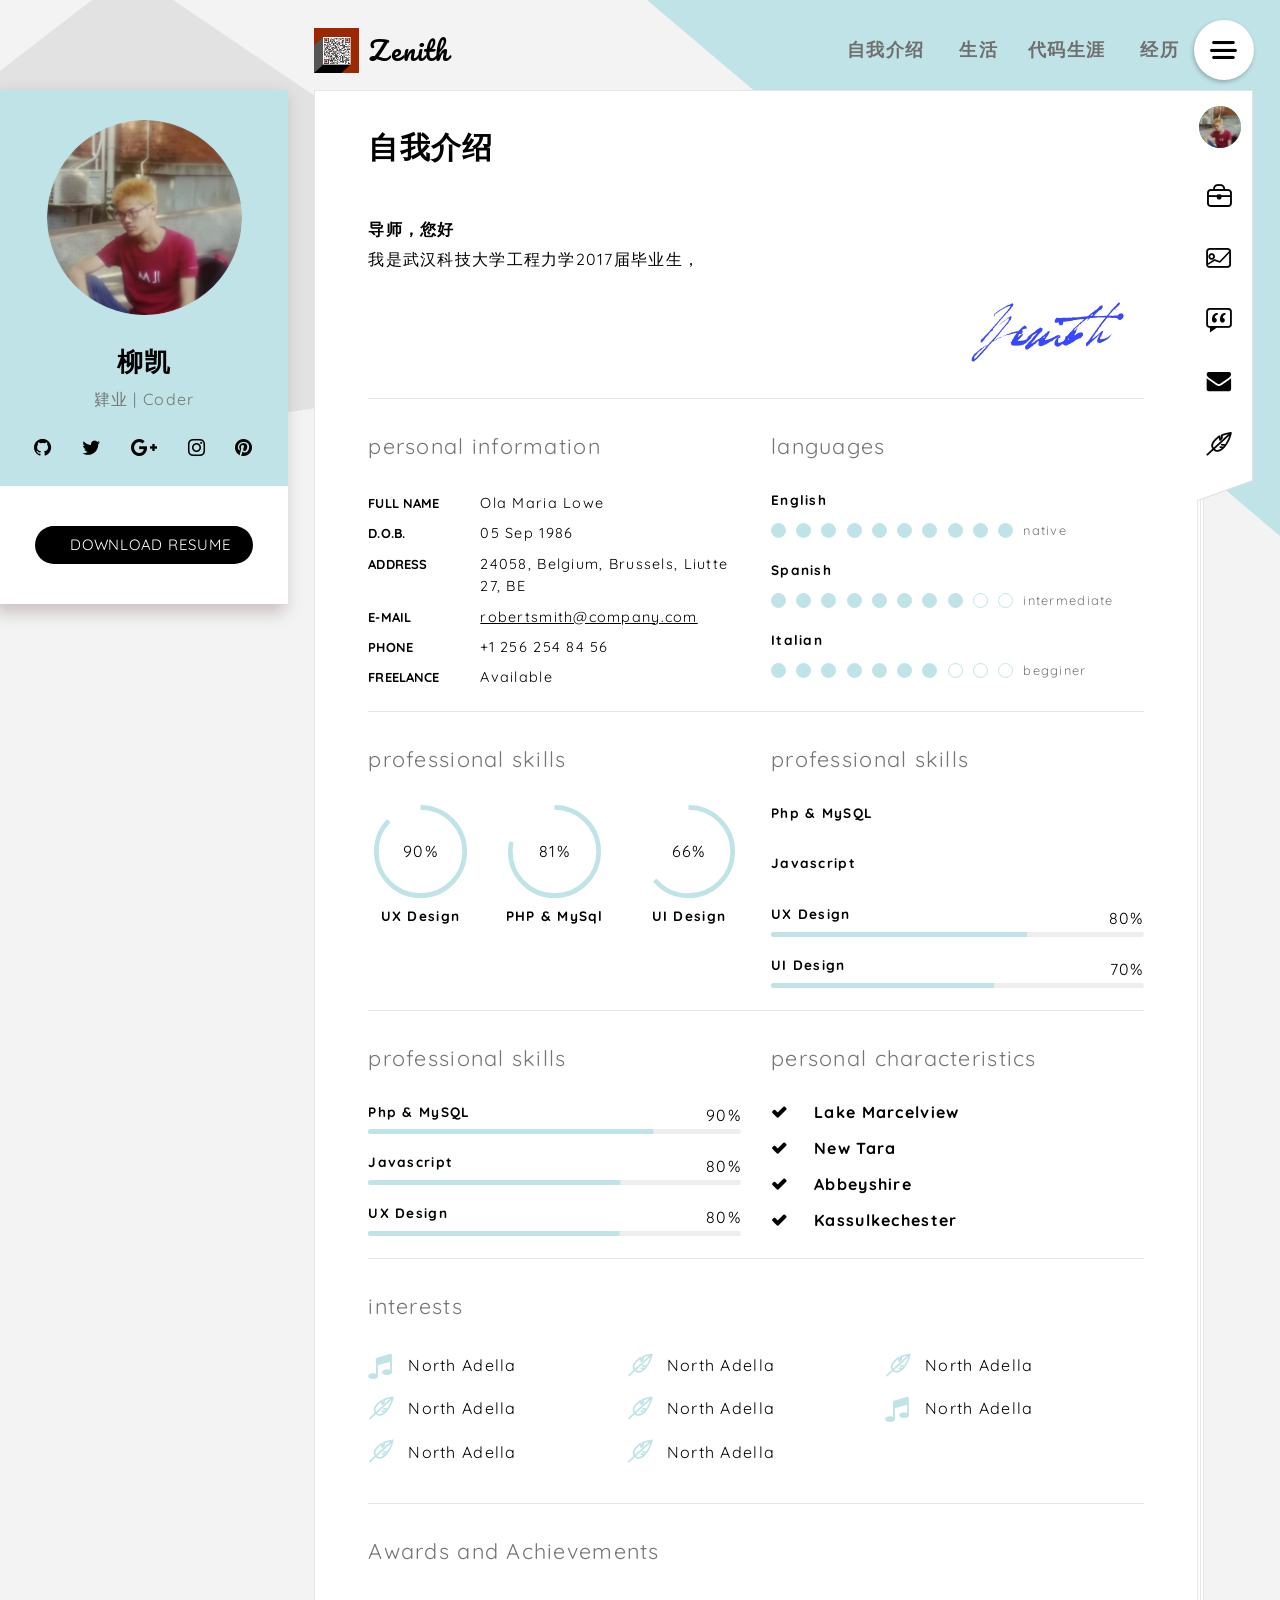
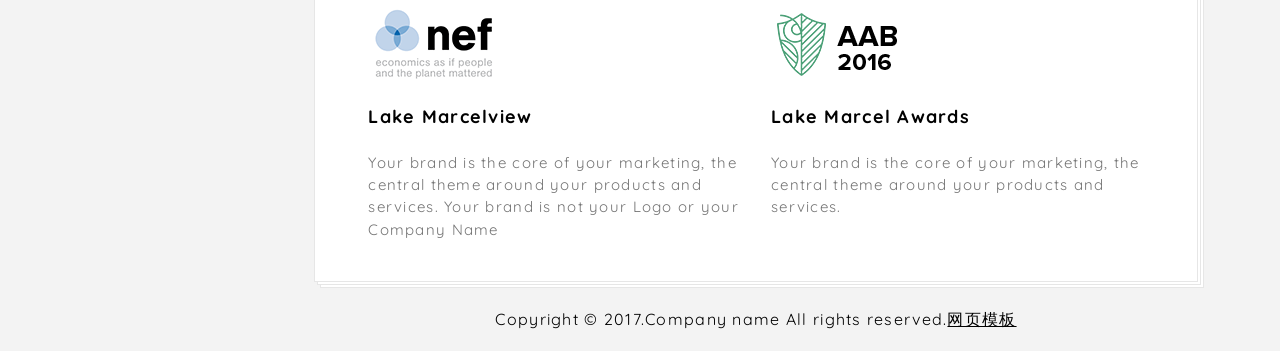
==== templates/index.html @ 5953db7a "lk" ====
﻿<!DOCTYPE html>
<html lang="en" class="ace ace-card-on ace-tab-nav-on ace-main-nav-on ace-sidebar-on" data-theme-color="#c0e3e7">
<head>
    <meta charset="utf-8">
    <meta http-equiv="X-UA-Compatible" content="IE=edge">
    <meta name="viewport" content="width=device-width, initial-scale=1">

    <title>Certy</title>
    <meta name="description" content="">

    <link rel="apple-touch-icon" href="apple-touch-icon.png">
    <link rel="shortcut icon" href="favicon.ico">

    <!-- Google Fonts -->
    <link href="https://fonts.googleapis.com/css?family=Quicksand:400,700" rel="stylesheet">
    <link href="https://fonts.googleapis.com/css?family=Pacifico" rel="stylesheet">

    <!-- Icon Fonts -->
    <link href="/static/fonts/icomoon/style.css" rel="stylesheet">

    <!-- Styles -->
    <link href="/static/js/plugins/highlight/solarized-light.css" rel="stylesheet">
    <link href="/static/css/style.css" rel="stylesheet">

    <!-- Modernizer -->
    <script type="text/javascript" src="/static/js/vendor/modernizr-3.3.1.min.js"></script>
  </head>
  <body>
     <div class="ace-wrapper">
         <header id="ace-header" class="ace-container-shift ace-logo-in ace-head-boxed ace-nav-right">
             <div class="ace-head-inner">
                 <div class="ace-head-container ace-container">
                     <div class="ace-head-row">
                         <div id="ace-head-col1" class="ace-head-col text-left">
                             <a id="ace-logo" class="ace-logo" href="index.html">
                                <img src="/static/img/uploads/brand/logo.png" alt="ace resume"><span>Zenith</span>
                             </a>
                         </div>
                         
                         <div id="ace-head-col2" class="ace-head-col text-right">
                             <div class="ace-nav-container ace-container hidden-sm hidden-xs">
                                 <nav id="ace-main-nav">
                                    <ul class="clear-list">
										<li><a href="index.html">自我介绍</a></li>
										<li><a href="portfolio.html">生活</a>
										<li><a href="testimonials.html">代码生涯</a></li>
										<li><a href="search.html">经历</a></li>
									</ul>
                                 </nav>
                             </div>
                         </div>
                         
                         <div id="ace-head-col3" class="ace-head-col text-right">
                             <button id="ace-sidebar-btn" class="btn btn-icon btn-light btn-shade">
                                 <span class="ace-icon ace-icon-side-bar-icon"></span>
                             </button>
                         </div>
                     </div>
                 </div><!-- .ace-container -->
             </div><!-- .ace-head-inner -->
        </header><!-- #ace-header -->

        
        <nav id="ace-nav-sm" class="ace-nav hidden-lg hidden-md">
            <ul class="clear-list">
				<li>
					<a href="index.html" data-tooltip="Home"><img class="avatar avatar-42" src="/static/img/uploads/avatar/avatar-42x42.png" alt=""></a>
				</li>
				<li>
					<a href="experience.html" data-tooltip="Experience"><span class="ace-icon ace-icon-experience"></span></a>
				</li>
				<li>
					<a href="portfolio.html" data-tooltip="Portfolio"><span class="ace-icon ace-icon-portfolio"></span></a>
				</li>
				<li>
					<a href="testimonials.html" data-tooltip="References"><span class="ace-icon ace-icon-references"></span></a>
				</li>
				<li>
					<a href="contact.html" data-tooltip="Contact"><span class="ace-icon ace-icon-contact"></span></a>
				</li>
				<li>
					<a href="category.html" data-tooltip="Blog"><span class="ace-icon ace-icon-blog"></span></a>
				</li>
			</ul>
        </nav><!-- #ace-tab-nav-sm -->

        <article id="ace-card" class="ace-card bg-primary">
			<div class="ace-card-inner text-center">
				<img class="avatar avatar-195" src="/static/img/uploads/avatar/avatar-195x195.png" width="195" height="195" alt="">
				<h1>柳凯</h1>
				<p class="text-muted">肄业 | Coder</p>
				<ul class="ace-social clear-list">
					<li><a href="https://github.com/zerkvii"><span class="ace-icon ace-icon-github"></span></a></li>
					<li><a><span class="ace-icon ace-icon-twitter"></span></a></li>
					<li><a><span class="ace-icon ace-icon-google-plus"></span></a></li>
					<li><a><span class="ace-icon ace-icon-instagram"></span></a></li>
					<li><a><span class="ace-icon ace-icon-pinterest"></span></a></li>
				</ul>
			</div>

			<footer class="ace-card-footer">
				<a class="btn btn-lg btn-block btn-thin btn-upper " href="#">Download Resume</a>
			</footer>
		</article><!-- #ace-card -->

        <div id="ace-content" class="ace-container-shift">
            <div class="ace-container">

                
                    <div id="ace-nav-wrap" class="hidden-sm hidden-xs">
                        <div class="ace-nav-cont">
                            <div id="ace-nav-scroll">
                                <nav id="ace-nav" class="ace-nav">
                                    <ul class="clear-list">
										<li>
											<a href="index.html" data-tooltip="Home"><img class="avatar avatar-42" src="/static/img/uploads/avatar/avatar-42x42.png" alt=""></a>
										</li>									
										<li>
											<a href="experience.html" data-tooltip="Experience"><span class="ace-icon ace-icon-experience"></span></a>
										</li>
										<li>
											<a href="portfolio.html" data-tooltip="Portfolio"><span class="ace-icon ace-icon-portfolio"></span></a>
										</li>
										<li>
											<a href="testimonials.html" data-tooltip="References"><span class="ace-icon ace-icon-references"></span></a>
										</li>
										<li>
											<a href="contact.html" data-tooltip="Contact"><span class="ace-icon ace-icon-contact"></span></a>
										</li>
										<li>
											<a href="category.html" data-tooltip="Blog"><span class="ace-icon ace-icon-blog"></span></a>
										</li>
									</ul>
                                </nav>
                            </div>

                            <div id="ace-nav-tools" class="hidden">
                                <span class="ace-icon ace-icon-dots-three-horizontal"></span>

                                <button id="ace-nav-arrow" class="clear-btn">
                                    <span class="ace-icon ace-icon-chevron-thin-down"></span>
                                </button>
                            </div>
                        </div>
                        <div class="ace-nav-btm"></div>
                    </div><!-- .ace-nav-wrap -->

                <div class="ace-paper-stock">
                    <main class="ace-paper clearfix">
                        <div class="ace-paper-cont clear-mrg">
						
						<!-- START: PAGE CONTENT -->
    <div class="padd-box clear-mrg">
        <section class="section brd-btm">
            <div class="row">
                <div class="col-sm-12 clear-mrg text-box">
                    <h2 class="title-lg text-upper">自我介绍</h2>

                    <p><b>导师，您好</b><br>
                       我是武汉科技大学工程力学2017届毕业生，</p>

                    <p class="text-right">
                        <img src="/static/img/uploads/signature.png" alt="">
                    </p>
                </div>
            </div>
        </section><!-- .section -->

        <section class="section brd-btm">
            <div class="row">
                <div class="col-sm-6 clear-mrg">
                    <h2 class="title-thin text-muted">personal information</h2>

                    <dl class="dl-horizontal clear-mrg">
                        <dt class="text-upper">Full Name</dt>
                        <dd>Ola Maria Lowe</dd>

                        <dt class="text-upper">D.o.b.</dt>
                        <dd>05 Sep 1986</dd>

                        <dt class="text-upper">address</dt>
                        <dd>24058, Belgium, Brussels,
                            Liutte 27, BE</dd>

                        <dt class="text-upper">e-mail</dt>
                        <dd><a href="mailto:robertsmith@company.com">robertsmith@company.com</a></dd>

                        <dt class="text-upper">phone</dt>
                        <dd>+1 256 254 84 56</dd>

                        <dt class="text-upper">freelance</dt>
                        <dd>Available</dd>
                    </dl>
                </div><!-- .col-sm-6 -->

                <div class="col-sm-6 clear-mrg">
                    <h2 class="title-thin text-muted">languages</h2>

                    <div class="progress-bullets ace-animate" role="progressbar" aria-valuenow="10" aria-valuemin="0" aria-valuemax="10">
                        <strong class="progress-title">English</strong>
                        <span class="progress-bar">
                            <span class="bullet fill"></span>
                            <span class="bullet fill"></span>
                            <span class="bullet fill"></span>
                            <span class="bullet fill"></span>
                            <span class="bullet fill"></span>
                            <span class="bullet fill"></span>
                            <span class="bullet fill"></span>
                            <span class="bullet fill"></span>
                            <span class="bullet fill"></span>
                            <span class="bullet fill"></span>
                        </span>
                        <span class="progress-text text-muted">native</span>
                    </div>

                    <div class="progress-bullets ace-animate" role="progressbar" aria-valuenow="8" aria-valuemin="0" aria-valuemax="10">
                        <strong class="progress-title">Spanish</strong>
                        <span class="progress-bar">
                            <span class="bullet fill"></span>
                            <span class="bullet fill"></span>
                            <span class="bullet fill"></span>
                            <span class="bullet fill"></span>
                            <span class="bullet fill"></span>
                            <span class="bullet fill"></span>
                            <span class="bullet fill"></span>
                            <span class="bullet fill"></span>
                            <span class="bullet"></span>
                            <span class="bullet"></span>
                        </span>
                        <span class="progress-text text-muted">intermediate</span>
                    </div>

                    <div class="progress-bullets ace-animate" role="progressbar" aria-valuenow="7" aria-valuemin="0" aria-valuemax="10">
                        <strong class="progress-title">Italian</strong>
                        <span class="progress-bar">
                            <span class="bullet fill"></span>
                            <span class="bullet fill"></span>
                            <span class="bullet fill"></span>
                            <span class="bullet fill"></span>
                            <span class="bullet fill"></span>
                            <span class="bullet fill"></span>
                            <span class="bullet fill"></span>
                            <span class="bullet"></span>
                            <span class="bullet"></span>
                            <span class="bullet"></span>
                        </span>
                        <span class="progress-text text-muted">begginer</span>
                    </div>
                </div><!-- .col-sm-6 -->
            </div><!-- .row -->
        </section><!-- .section -->

        <section class="section brd-btm">
            <div class="row">
                <div class="col-sm-6 clear-mrg">
                    <h2 class="title-thin text-muted">professional skills</h2>

                    <div class="row">
                        <div class="col-xs-4">
                            <div class="progress-chart ace-animate" role="progressbar" aria-valuenow="90" aria-valuemin="0" aria-valuemax="100">
                                <div class="progress-bar" data-text="90%" data-value="0.9"></div>
                                <strong class="progress-title">UX Design</strong>
                            </div>
                        </div><!-- .col-xs-4 -->

                        <div class="col-xs-4">
                            <div class="progress-chart ace-animate" role="progressbar" aria-valuenow="88" aria-valuemin="0" aria-valuemax="100">
                                <div class="progress-bar" data-text="81%" data-value="0.81"></div>
                                <strong class="progress-title">PHP & MySql</strong>
                            </div>
                        </div><!-- .col-xs-4 -->

                        <div class="col-xs-4">
                            <div class="progress-chart ace-animate" role="progressbar" aria-valuenow="66" aria-valuemin="0" aria-valuemax="100">
                                <div class="progress-bar" data-text="66%" data-value="0.66"></div>
                                <strong class="progress-title">UI Design</strong>
                            </div>
                        </div><!-- .col-xs-4 -->
                    </div><!-- .row -->
                </div><!-- .col-sm-6 -->

                <div class="col-sm-6 clear-mrg">
                    <h2 class="title-thin text-muted">professional skills</h2>

                    <div class="progress-line ace-animate" role="progressbar" aria-valuenow="90" aria-valuemin="0" aria-valuemax="100">
                        <strong class="progress-title">Php & MySQL</strong>
                        <div class="progress-bar" data-text="90%" data-value="0.9"></div>
                    </div>

                    <div class="progress-line ace-animate" role="progressbar" aria-valuenow="80" aria-valuemin="0" aria-valuemax="100">
                        <strong class="progress-title">Javascript</strong>
                        <div class="progress-bar" data-text="80%" data-value="0.8"></div>
                    </div>

                    <div class="progress-line ace-animate" role="progressbar" aria-valuenow="80" aria-valuemin="0" aria-valuemax="100">
                        <strong class="progress-title">UX Design</strong>
                        <div class="progress-bar" data-text="80%" data-value="0.8"></div>
                    </div>

                    <div class="progress-line ace-animate" role="progressbar" aria-valuenow="70" aria-valuemin="0" aria-valuemax="100">
                        <strong class="progress-title">UI Design</strong>
                        <div class="progress-bar" data-text="70%" data-value="0.7"></div>
                    </div>
                </div><!-- .col-sm-6 -->
            </div><!-- .row -->
        </section><!-- .section -->

        <section class="section brd-btm">
            <div class="row">
                <div class="col-sm-6 clear-mrg">
                    <h2 class="title-thin text-muted">professional skills</h2>

                    <div class="progress-line ace-animate" role="progressbar" aria-valuenow="90" aria-valuemin="0" aria-valuemax="100">
                        <strong class="progress-title">Php & MySQL</strong>
                        <div class="progress-bar" data-text="90%" data-value="0.9"></div>
                    </div>

                    <div class="progress-line ace-animate" role="progressbar" aria-valuenow="80" aria-valuemin="0" aria-valuemax="100">
                        <strong class="progress-title">Javascript</strong>
                        <div class="progress-bar" data-text="80%" data-value="0.8"></div>
                    </div>

                    <div class="progress-line ace-animate" role="progressbar" aria-valuenow="80" aria-valuemin="0" aria-valuemax="100">
                        <strong class="progress-title">UX Design</strong>
                        <div class="progress-bar" data-text="80%" data-value="0.8"></div>
                    </div>
                </div><!-- .col-sm-6 -->

                <div class="col-sm-6 clear-mrg">
                    <h2 class="title-thin text-muted">personal characteristics</h2>

                    <ul class="styled-list clear-mrg">
                        <li>Lake Marcelview</li>
                        <li>New Tara</li>
                        <li>Abbeyshire</li>
                        <li>Kassulkechester</li>
                    </ul>
                </div><!-- .col-sm-6 -->
            </div><!-- .row -->
        </section><!-- .section -->

        <section class="section brd-btm">
            <div class="row">
                <div class="col-sm-12 clear-mrg">
                    <h2 class="title-thin text-muted">interests</h2>

                    <ul class="icon-list icon-list-col3 clearfix">
                        <li><span class="ace-icon ace-icon-music"></span> North Adella</li>
                        <li><span class="ace-icon ace-icon-blog"></span> North Adella</li>
                        <li><span class="ace-icon ace-icon-blog"></span> North Adella</li>
                        <li><span class="ace-icon ace-icon-blog"></span> North Adella</li>
                        <li><span class="ace-icon ace-icon-blog"></span> North Adella</li>
                        <li><span class="ace-icon ace-icon-music"></span> North Adella</li>
                        <li><span class="ace-icon ace-icon-blog"></span> North Adella</li>
                        <li><span class="ace-icon ace-icon-blog"></span> North Adella</li>
                    </ul>
                </div>
            </div>
        </section><!-- .section -->

        <section class="section">
            <h2 class="title-thin text-muted">Awards and Achievements</h2>

            <div class="row">
                <div class="col-sm-6 clear-mrg">
                    <div class="award-box">
                        <figure class="award-img">
                            <img src="/static/img/uploads/awards/award-01.png" alt="">
                        </figure>

                        <h3 class="award-title">Lake Marcelview</h3>

                        <div class="award-text text-muted clear-mrg">
                            <p>Your brand is the core of your marketing, the central theme around your products and services.
                               Your brand is not your Logo or your Company Name</p>
                        </div>
                    </div>
                </div><!-- .col-sm-6 -->

                <div class="col-sm-6 clear-mrg">
                    <div class="award-box">
                        <figure class="award-img">
                            <img src="/static/img/uploads/awards/award-02.png" alt="">
                        </figure>

                        <h3 class="award-title">Lake Marcel Awards</h3>

                        <div class="award-text text-muted clear-mrg">
                            <p>Your brand is the core of your marketing, the central theme around your products and services.</p>
                        </div>
                    </div>
                </div><!-- .col-sm-6 -->
            </div><!-- .row -->
        </section><!-- .section -->
    </div><!-- .padd-box -->
<!-- END: PAGE CONTENT -->
						
                </div><!-- .ace-paper-cont -->
            </main><!-- .ace-paper -->
        </div><!-- .ace-paper-stock -->

        </div><!-- .ace-container -->
    </div><!-- #ace-content -->

    <div id="ace-sidebar">
		<button id="ace-sidebar-close" class="btn btn-icon btn-light btn-shade">
			<span class="ace-icon ace-icon-close"></span>
		</button>

		<div id="ace-sidebar-inner">
			<nav id="ace-main-nav-sm" class="visible-xs visible-sm text-center">
				<ul class="clear-list">
					<li><a href="index.html">自我介绍</a></li>
					<li><a href="portfolio.html">生活</a>
					<li><a href="testimonials.html">代码生涯</a></li>
					<li class="has-sub-menu"><a href="#">pages</a>
						<ul class="sub-menu">
							<li><a href="typography.html">typography</a></li>
							<li><a href="components.html">components</a></li>
							<li><a href="search.html">search</a></li>
							<li><a href="404.html">404</a></li>
						</ul>
					</li>
					<li class="has-sub-menu"><a href="category.html">blog</a>
						<ul class="sub-menu">
							<li><a href="single.html">single</a></li>
							<li><a href="single-image.html">single image</a></li>
							<li><a href="single-slider.html">single slider</a></li>
							<li><a href="single-youtube.html">single youtube</a></li>
							<li><a href="single-vimeo.html">single vimeo</a></li>
							<li><a href="single-dailymotion.html">single dailymotion</a></li>
							<li><a href="single-soundcloud.html">single soundcloud</a></li>
							<li><a href="single-video.html">single video</a></li>
							<li><a href="single-audio.html">single audio</a></li>
						</ul>
					</li>
					<li><a href="contact.html">contact</a></li>
				</ul>
			</nav><!-- #ace-main-nav-sm -->

			<article class="ace-card bg-primary">
				<div class="ace-card-inner text-center">
					<img class="avatar avatar-195" src="/static/img/uploads/avatar/avatar-195x195.png" width="195" height="195" alt="">
					<h1>柳凯</h1>
					<p class="text-muted">肄业 | Coder</p>
					<ul class="ace-social clear-list">
                        <li><a href="https://github.com/zerkvii"><span class="ace-icon ace-icon-github"></span></a></li>
						<li><a><span class="ace-icon ace-icon-facebook"></span></a></li>
						<li><a><span class="ace-icon ace-icon-twitter"></span></a></li>
						<li><a><span class="ace-icon ace-icon-google-plus"></span></a></li>
						<li><a><span class="ace-icon ace-icon-instagram"></span></a></li>
						<li><a><span class="ace-icon ace-icon-pinterest"></span></a></li>
					</ul>
				</div>				
			</article><!-- #ace-card -->

			<aside class="widget-area">
				<section class="widget widget_search">
					<form role="search" method="get" class="search-form" action="http://sc.chinaz.com/jiaoben/">
						<label>
							<span class="screen-reader-text">Search for:</span>
							<input type="search" class="search-field" placeholder="Search" value="" name="s">
						</label>
						<button type="submit" class="search-submit">
							<span class="screen-reader-text">Search</span>
							<span class="ace-icon ace-icon-search"></span>
						</button>
					</form>
				</section>

				<section class="widget widget_posts_entries">
					<h2 class="widget-title">popular posts</h2>
					<ul>
						<li>
							<a class="post-image" href="">
								<img src="http://noemi.px-lab.com/wp-content/uploads/2016/05/tttt-70x70.png" alt="">
							</a>
							<div class="post-content">
								<h3>
									<a href="">contextual advertising</a>
								</h3>
							</div>
							<div class="post-category-comment">
								<a href="" class="post-category">Work</a>
								<a href="" class="post-comments">256 comments</a>
							</div>
						</li>

						<li>
							<a class="post-image" href="">
								<img src="http://noemi.px-lab.com/wp-content/uploads/2016/05/IMG_8945-1-70x70.jpg" alt="">
							</a>
							<div class="post-content">
								<h3>
									<a href="">grilling tips for the dog days of summer</a>
								</h3>
							</div>
							<div class="post-category-comment">
								<a href="" class="post-category">Work</a>
								<a href="" class="post-comments">256 comments</a>
							</div>
						</li>

						<li>
							<a class="post-image" href="">
								<img src="http://noemi.px-lab.com/wp-content/uploads/2016/05/15-70x70.png" alt="">
							</a>
							<div class="post-content">
								<h3><a href=""></a>branding do you know who are</h3>
							</div>
							<div class="post-category-comment">
								<a href="" class="post-category">Work</a>
								<a href="" class="post-comments">256 comments</a>
							</div>
						</li>
					</ul>
				</section>

				<section id="tag_cloud-2" class="widget widget_tag_cloud">
					<h2 class="widget-title">Tags</h2>
					<div class="tagcloud">
						<a href="http://sc.chinaz.com/jiaoben/tag/audios/" class="tag-link-5 tag-link-position-1" title="1 topic" style="font-size: 1em;">Audios</a>
						<a href="" class="tag-link-7 tag-link-position-2" title="1 topic" style="font-size: 1em;">Freelance</a></div>
				</section>

				<section id="recent-posts-3" class="widget widget_recent_entries">
					<h4 class="widget-title">Recent Posts</h4>
					<ul>
						<li>
							<a href="">Global Travel And Vacations  Luxury Travel On A Tight  Budget</a>
							<div class="post-category-comment">
								<a href="" class="post-category">Photography</a>
								<a href="" class="post-comments">256 comments</a>
							</div>
						</li>
						<li>
							<a href="">cooking for one</a>
							<div class="post-category-comment">
								<a href="" class="post-category">Work</a>
								<a href="" class="post-comments">256 comments</a>
							</div>
						</li>
						<li>
							<a href="">An Ugly Myspace Profile Will  Sure Ruin Your Reputation</a>
							<div class="post-category-comment">
								<a href="" class="post-category">Photography</a>
								<a href="" class="post-comments">256 comments</a>
							</div>
						</li>
					</ul>
				</section>

				<section class="widget widget_categories">
					<h4 class="widget-title">post categories</h4>
					<ul>
						<li class="cat-item"><a href="">Audios</a>5</li>
						<li class="cat-item"><a href="">Daili Inspiration</a>2</li>
						<li class="cat-item"><a href="">Freelance</a>27</li>
						<li class="cat-item"><a href="">Links</a>5</li>
						<li class="cat-item"><a href="">Mobile</a>2</li>
						<li class="cat-item"><a href="">Phography</a>27</li>
					</ul>
				</section>
			</aside>

		</div><!-- #ace-sidebar-inner -->
	</div><!-- #ace-sidebar -->

    <footer id="ace-footer" class="ace-container-shift">
        <div class="ace-container">
			<div class="ace-footer-cont clear-mrg">
				<p class="text-center">Copyright &copy; 2017.Company name All rights reserved.<a target="_blank" href="http://sc.chinaz.com/moban/">&#x7F51;&#x9875;&#x6A21;&#x677F;</a></p>				
			</div>
        </div><!-- .ace-container -->
    </footer><!-- #ace-footer -->

    <!-- Triangle Shapes -->
    <svg id="ace-bg-shape-1" class="hidden-sm hidden-xs" height="519" width="758">
        <polygon points="0,455,693,352,173,0,92,0,0,71" style="fill:#d2d2d2;stroke:purple;stroke-width:0; opacity: 0.5">
    </svg>

    <svg id="ace-bg-shape-2" class="hidden-sm hidden-xs" height="536" width="633">
        <polygon points="0,0,633,0,633,536" style="fill:#c0e3e7;stroke:purple;stroke-width:0" />
    </svg>
</div><!-- .ace-wrapper -->

<!-- Scripts -->
<script type="text/javascript" src="/static/js/vendor/jquery-1.12.4.min.js"></script>


<!---<script type="text/javascript" src="http://ditu.google.cn/maps/api/js?key=AIzaSyDiwY_5J2Bkv2UgSeJa4NOKl6WUezSS9XA"></script>--->
<script type="text/javascript" src="/static/js/plugins/highlight/highlight.pack.js"></script>
<script type="text/javascript" src="/static/js/plugins/jquery.mCustomScrollbar.min.js"></script>
<script type="text/javascript" src="/static/js/plugins/isotope.pkgd.min.js"></script>
<script type="text/javascript" src="/static/js/plugins/progressbar.min.js"></script>
<script type="text/javascript" src="/static/js/plugins/slick.min.js"></script>

<script type="text/javascript" src="/static/js/options.js"></script>
<script type="text/javascript" src="/static/js/main.js"></script>
</body>
</html>
---- static/fonts/icomoon/style.css ----
@font-face {
  font-family: 'icomoon';
  src:
    url('fonts/icomoon.ttf?ngfxmq') format('truetype'),
    url('fonts/icomoon.woff?ngfxmq') format('woff'),
    url('fonts/icomoon.svg?ngfxmq#icomoon') format('svg');
  font-weight: normal;
  font-style: normal;
}

.ace-icon {
  /* use !important to prevent issues with browser extensions that change fonts */
  font-family: 'icomoon' !important;
  speak: none;
  font-style: normal;
  font-weight: normal;
  font-variant: normal;
  text-transform: none;
  line-height: 1;

  /* Better Font Rendering =========== */
  -webkit-font-smoothing: antialiased;
  -moz-osx-font-smoothing: grayscale;
}

.ace-icon-quote:before {
  content: "\e90a";
}
.ace-icon-side-bar-icon:before {
  content: "\e900";
}
.ace-icon-references:before {
  content: "\e901";
}
.ace-icon-portfolio:before {
  content: "\e902";
}
.ace-icon-experience:before {
  content: "\e903";
}
.ace-icon-contact:before {
  content: "\e904";
}
.ace-icon-blog:before {
  content: "\e905";
}
.ace-icon-arrow-page-up:before {
  content: "\e906";
}
.ace-icon-about:before {
  content: "\e907";
}
.ace-icon-chevron-thin-down:before {
  content: "\e908";
}
.ace-icon-dots-three-horizontal:before {
  content: "\e909";
}
.ace-icon-asterisk:before {
  content: "\f069";
}
.ace-icon-plus:before {
  content: "\f067";
}
.ace-icon-question:before {
  content: "\f128";
}
.ace-icon-minus:before {
  content: "\f068";
}
.ace-icon-glass:before {
  content: "\f000";
}
.ace-icon-music:before {
  content: "\f001";
}
.ace-icon-search:before {
  content: "\f002";
}
.ace-icon-envelope-o:before {
  content: "\f003";
}
.ace-icon-heart:before {
  content: "\f004";
}
.ace-icon-star:before {
  content: "\f005";
}
.ace-icon-star-o:before {
  content: "\f006";
}
.ace-icon-user:before {
  content: "\f007";
}
.ace-icon-film:before {
  content: "\f008";
}
.ace-icon-th-large:before {
  content: "\f009";
}
.ace-icon-th:before {
  content: "\f00a";
}
.ace-icon-th-list:before {
  content: "\f00b";
}
.ace-icon-check:before {
  content: "\f00c";
}
.ace-icon-close:before {
  content: "\f00d";
}
.ace-icon-search-plus:before {
  content: "\f00e";
}
.ace-icon-search-minus:before {
  content: "\f010";
}
.ace-icon-power-off:before {
  content: "\f011";
}
.ace-icon-signal:before {
  content: "\f012";
}
.ace-icon-gear:before {
  content: "\f013";
}
.ace-icon-trash-o:before {
  content: "\f014";
}
.ace-icon-home:before {
  content: "\f015";
}
.ace-icon-file-o:before {
  content: "\f016";
}
.ace-icon-clock-o:before {
  content: "\f017";
}
.ace-icon-road:before {
  content: "\f018";
}
.ace-icon-download:before {
  content: "\f019";
}
.ace-icon-arrow-circle-o-down:before {
  content: "\f01a";
}
.ace-icon-arrow-circle-o-up:before {
  content: "\f01b";
}
.ace-icon-inbox:before {
  content: "\f01c";
}
.ace-icon-play-circle-o:before {
  content: "\f01d";
}
.ace-icon-repeat:before {
  content: "\f01e";
}
.ace-icon-refresh:before {
  content: "\f021";
}
.ace-icon-list-alt:before {
  content: "\f022";
}
.ace-icon-lock:before {
  content: "\f023";
}
.ace-icon-flag:before {
  content: "\f024";
}
.ace-icon-headphones:before {
  content: "\f025";
}
.ace-icon-volume-off:before {
  content: "\f026";
}
.ace-icon-volume-down:before {
  content: "\f027";
}
.ace-icon-volume-up:before {
  content: "\f028";
}
.ace-icon-qrcode:before {
  content: "\f029";
}
.ace-icon-barcode:before {
  content: "\f02a";
}
.ace-icon-tag:before {
  content: "\f02b";
}
.ace-icon-tags:before {
  content: "\f02c";
}
.ace-icon-book:before {
  content: "\f02d";
}
.ace-icon-bookmark:before {
  content: "\f02e";
}
.ace-icon-print:before {
  content: "\f02f";
}
.ace-icon-camera:before {
  content: "\f030";
}
.ace-icon-font:before {
  content: "\f031";
}
.ace-icon-bold:before {
  content: "\f032";
}
.ace-icon-italic:before {
  content: "\f033";
}
.ace-icon-text-height:before {
  content: "\f034";
}
.ace-icon-text-width:before {
  content: "\f035";
}
.ace-icon-align-left:before {
  content: "\f036";
}
.ace-icon-align-center:before {
  content: "\f037";
}
.ace-icon-align-right:before {
  content: "\f038";
}
.ace-icon-align-justify:before {
  content: "\f039";
}
.ace-icon-list:before {
  content: "\f03a";
}
.ace-icon-dedent:before {
  content: "\f03b";
}
.ace-icon-outdent:before {
  content: "\f03b";
}
.ace-icon-indent:before {
  content: "\f03c";
}
.ace-icon-video-camera:before {
  content: "\f03d";
}
.ace-icon-image:before {
  content: "\f03e";
}
.ace-icon-pencil:before {
  content: "\f040";
}
.ace-icon-map-marker:before {
  content: "\f041";
}
.ace-icon-adjust:before {
  content: "\f042";
}
.ace-icon-tint:before {
  content: "\f043";
}
.ace-icon-edit:before {
  content: "\f044";
}
.ace-icon-share-square-o:before {
  content: "\f045";
}
.ace-icon-check-square-o:before {
  content: "\f046";
}
.ace-icon-arrows:before {
  content: "\f047";
}
.ace-icon-step-backward:before {
  content: "\f048";
}
.ace-icon-fast-backward:before {
  content: "\f049";
}
.ace-icon-backward:before {
  content: "\f04a";
}
.ace-icon-play:before {
  content: "\f04b";
}
.ace-icon-pause:before {
  content: "\f04c";
}
.ace-icon-stop:before {
  content: "\f04d";
}
.ace-icon-forward:before {
  content: "\f04e";
}
.ace-icon-fast-forward:before {
  content: "\f050";
}
.ace-icon-step-forward:before {
  content: "\f051";
}
.ace-icon-eject:before {
  content: "\f052";
}
.ace-icon-chevron-left:before {
  content: "\f053";
}
.ace-icon-chevron-right:before {
  content: "\f054";
}
.ace-icon-plus-circle:before {
  content: "\f055";
}
.ace-icon-minus-circle:before {
  content: "\f056";
}
.ace-icon-times-circle:before {
  content: "\f057";
}
.ace-icon-check-circle:before {
  content: "\f058";
}
.ace-icon-question-circle:before {
  content: "\f059";
}
.ace-icon-info-circle:before {
  content: "\f05a";
}
.ace-icon-crosshairs:before {
  content: "\f05b";
}
.ace-icon-times-circle-o:before {
  content: "\f05c";
}
.ace-icon-check-circle-o:before {
  content: "\f05d";
}
.ace-icon-ban:before {
  content: "\f05e";
}
.ace-icon-arrow-left:before {
  content: "\f060";
}
.ace-icon-arrow-right:before {
  content: "\f061";
}
.ace-icon-arrow-up:before {
  content: "\f062";
}
.ace-icon-arrow-down:before {
  content: "\f063";
}
.ace-icon-mail-forward:before {
  content: "\f064";
}
.ace-icon-expand:before {
  content: "\f065";
}
.ace-icon-compress:before {
  content: "\f066";
}
.ace-icon-exclamation-circle:before {
  content: "\f06a";
}
.ace-icon-gift:before {
  content: "\f06b";
}
.ace-icon-leaf:before {
  content: "\f06c";
}
.ace-icon-fire:before {
  content: "\f06d";
}
.ace-icon-eye:before {
  content: "\f06e";
}
.ace-icon-eye-slash:before {
  content: "\f070";
}
.ace-icon-warning:before {
  content: "\f071";
}
.ace-icon-plane:before {
  content: "\f072";
}
.ace-icon-calendar:before {
  content: "\f073";
}
.ace-icon-random:before {
  content: "\f074";
}
.ace-icon-comment:before {
  content: "\f075";
}
.ace-icon-magnet:before {
  content: "\f076";
}
.ace-icon-chevron-up:before {
  content: "\f077";
}
.ace-icon-chevron-down:before {
  content: "\f078";
}
.ace-icon-retweet:before {
  content: "\f079";
}
.ace-icon-shopping-cart:before {
  content: "\f07a";
}
.ace-icon-folder:before {
  content: "\f07b";
}
.ace-icon-folder-open:before {
  content: "\f07c";
}
.ace-icon-arrows-v:before {
  content: "\f07d";
}
.ace-icon-arrows-h:before {
  content: "\f07e";
}
.ace-icon-bar-chart:before {
  content: "\f080";
}
.ace-icon-twitter-square:before {
  content: "\f081";
}
.ace-icon-facebook-square:before {
  content: "\f082";
}
.ace-icon-camera-retro:before {
  content: "\f083";
}
.ace-icon-key:before {
  content: "\f084";
}
.ace-icon-cogs:before {
  content: "\f085";
}
.ace-icon-comments:before {
  content: "\f086";
}
.ace-icon-thumbs-o-up:before {
  content: "\f087";
}
.ace-icon-thumbs-o-down:before {
  content: "\f088";
}
.ace-icon-star-half:before {
  content: "\f089";
}
.ace-icon-heart-o:before {
  content: "\f08a";
}
.ace-icon-sign-out:before {
  content: "\f08b";
}
.ace-icon-linkedin-square:before {
  content: "\f08c";
}
.ace-icon-thumb-tack:before {
  content: "\f08d";
}
.ace-icon-external-link:before {
  content: "\f08e";
}
.ace-icon-sign-in:before {
  content: "\f090";
}
.ace-icon-trophy:before {
  content: "\f091";
}
.ace-icon-github-square:before {
  content: "\f092";
}
.ace-icon-upload:before {
  content: "\f093";
}
.ace-icon-lemon-o:before {
  content: "\f094";
}
.ace-icon-phone:before {
  content: "\f095";
}
.ace-icon-square-o:before {
  content: "\f096";
}
.ace-icon-bookmark-o:before {
  content: "\f097";
}
.ace-icon-phone-square:before {
  content: "\f098";
}
.ace-icon-twitter:before {
  content: "\f099";
}
.ace-icon-facebook:before {
  content: "\f09a";
}
.ace-icon-github:before {
  content: "\f09b";
}
.ace-icon-unlock:before {
  content: "\f09c";
}
.ace-icon-credit-card:before {
  content: "\f09d";
}
.ace-icon-feed:before {
  content: "\f09e";
}
.ace-icon-rss:before {
  content: "\f09e";
}
.ace-icon-hdd-o:before {
  content: "\f0a0";
}
.ace-icon-bullhorn:before {
  content: "\f0a1";
}
.ace-icon-bell-o:before {
  content: "\f0a2";
}
.ace-icon-certificate:before {
  content: "\f0a3";
}
.ace-icon-hand-o-right:before {
  content: "\f0a4";
}
.ace-icon-hand-o-left:before {
  content: "\f0a5";
}
.ace-icon-hand-o-up:before {
  content: "\f0a6";
}
.ace-icon-hand-o-down:before {
  content: "\f0a7";
}
.ace-icon-arrow-circle-left:before {
  content: "\f0a8";
}
.ace-icon-arrow-circle-right:before {
  content: "\f0a9";
}
.ace-icon-arrow-circle-up:before {
  content: "\f0aa";
}
.ace-icon-arrow-circle-down:before {
  content: "\f0ab";
}
.ace-icon-globe:before {
  content: "\f0ac";
}
.ace-icon-wrench:before {
  content: "\f0ad";
}
.ace-icon-tasks:before {
  content: "\f0ae";
}
.ace-icon-filter:before {
  content: "\f0b0";
}
.ace-icon-briefcase:before {
  content: "\f0b1";
}
.ace-icon-arrows-alt:before {
  content: "\f0b2";
}
.ace-icon-group:before {
  content: "\f0c0";
}
.ace-icon-chain:before {
  content: "\f0c1";
}
.ace-icon-cloud:before {
  content: "\f0c2";
}
.ace-icon-flask:before {
  content: "\f0c3";
}
.ace-icon-cut:before {
  content: "\f0c4";
}
.ace-icon-copy:before {
  content: "\f0c5";
}
.ace-icon-paperclip:before {
  content: "\f0c6";
}
.ace-icon-save:before {
  content: "\f0c7";
}
.ace-icon-square:before {
  content: "\f0c8";
}
.ace-icon-bars:before {
  content: "\f0c9";
}
.ace-icon-list-ul:before {
  content: "\f0ca";
}
.ace-icon-list-ol:before {
  content: "\f0cb";
}
.ace-icon-strikethrough:before {
  content: "\f0cc";
}
.ace-icon-underline:before {
  content: "\f0cd";
}
.ace-icon-table:before {
  content: "\f0ce";
}
.ace-icon-magic:before {
  content: "\f0d0";
}
.ace-icon-truck:before {
  content: "\f0d1";
}
.ace-icon-pinterest:before {
  content: "\f0d2";
}
.ace-icon-pinterest-square:before {
  content: "\f0d3";
}
.ace-icon-google-plus-square:before {
  content: "\f0d4";
}
.ace-icon-google-plus:before {
  content: "\f0d5";
}
.ace-icon-money:before {
  content: "\f0d6";
}
.ace-icon-caret-down:before {
  content: "\f0d7";
}
.ace-icon-caret-up:before {
  content: "\f0d8";
}
.ace-icon-caret-left:before {
  content: "\f0d9";
}
.ace-icon-caret-right:before {
  content: "\f0da";
}
.ace-icon-columns:before {
  content: "\f0db";
}
.ace-icon-sort:before {
  content: "\f0dc";
}
.ace-icon-sort-down:before {
  content: "\f0dd";
}
.ace-icon-sort-asc:before {
  content: "\f0de";
}
.ace-icon-sort-up:before {
  content: "\f0de";
}
.ace-icon-envelope:before {
  content: "\f0e0";
}
.ace-icon-linkedin:before {
  content: "\f0e1";
}
.ace-icon-rotate-left:before {
  content: "\f0e2";
}
.ace-icon-gavel:before {
  content: "\f0e3";
}
.ace-icon-dashboard:before {
  content: "\f0e4";
}
.ace-icon-comment-o:before {
  content: "\f0e5";
}
.ace-icon-comments-o:before {
  content: "\f0e6";
}
.ace-icon-flash:before {
  content: "\f0e7";
}
.ace-icon-sitemap:before {
  content: "\f0e8";
}
.ace-icon-umbrella:before {
  content: "\f0e9";
}
.ace-icon-clipboard:before {
  content: "\f0ea";
}
.ace-icon-paste:before {
  content: "\f0ea";
}
.ace-icon-lightbulb-o:before {
  content: "\f0eb";
}
.ace-icon-exchange:before {
  content: "\f0ec";
}
.ace-icon-cloud-download:before {
  content: "\f0ed";
}
.ace-icon-cloud-upload:before {
  content: "\f0ee";
}
.ace-icon-user-md:before {
  content: "\f0f0";
}
.ace-icon-stethoscope:before {
  content: "\f0f1";
}
.ace-icon-suitcase:before {
  content: "\f0f2";
}
.ace-icon-bell:before {
  content: "\f0f3";
}
.ace-icon-coffee:before {
  content: "\f0f4";
}
.ace-icon-cutlery:before {
  content: "\f0f5";
}
.ace-icon-file-text-o:before {
  content: "\f0f6";
}
.ace-icon-building-o:before {
  content: "\f0f7";
}
.ace-icon-hospital-o:before {
  content: "\f0f8";
}
.ace-icon-ambulance:before {
  content: "\f0f9";
}
.ace-icon-medkit:before {
  content: "\f0fa";
}
.ace-icon-fighter-jet:before {
  content: "\f0fb";
}
.ace-icon-beer:before {
  content: "\f0fc";
}
.ace-icon-h-square:before {
  content: "\f0fd";
}
.ace-icon-plus-square:before {
  content: "\f0fe";
}
.ace-icon-angle-double-left:before {
  content: "\f100";
}
.ace-icon-angle-double-right:before {
  content: "\f101";
}
.ace-icon-angle-double-up:before {
  content: "\f102";
}
.ace-icon-angle-double-down:before {
  content: "\f103";
}
.ace-icon-angle-left:before {
  content: "\f104";
}
.ace-icon-angle-right:before {
  content: "\f105";
}
.ace-icon-angle-up:before {
  content: "\f106";
}
.ace-icon-angle-down:before {
  content: "\f107";
}
.ace-icon-desktop:before {
  content: "\f108";
}
.ace-icon-laptop:before {
  content: "\f109";
}
.ace-icon-tablet:before {
  content: "\f10a";
}
.ace-icon-mobile:before {
  content: "\f10b";
}
.ace-icon-mobile-phone:before {
  content: "\f10b";
}
.ace-icon-circle-o:before {
  content: "\f10c";
}
.ace-icon-quote-left:before {
  content: "\f10d";
}
.ace-icon-quote-right:before {
  content: "\f10e";
}
.ace-icon-spinner:before {
  content: "\f110";
}
.ace-icon-circle:before {
  content: "\f111";
}
.ace-icon-mail-reply:before {
  content: "\f112";
}
.ace-icon-reply:before {
  content: "\f112";
}
.ace-icon-github-alt:before {
  content: "\f113";
}
.ace-icon-folder-o:before {
  content: "\f114";
}
.ace-icon-folder-open-o:before {
  content: "\f115";
}
.ace-icon-smile-o:before {
  content: "\f118";
}
.ace-icon-frown-o:before {
  content: "\f119";
}
.ace-icon-meh-o:before {
  content: "\f11a";
}
.ace-icon-gamepad:before {
  content: "\f11b";
}
.ace-icon-keyboard-o:before {
  content: "\f11c";
}
.ace-icon-flag-o:before {
  content: "\f11d";
}
.ace-icon-flag-checkered:before {
  content: "\f11e";
}
.ace-icon-terminal:before {
  content: "\f120";
}
.ace-icon-code:before {
  content: "\f121";
}
.ace-icon-mail-reply-all:before {
  content: "\f122";
}
.ace-icon-star-half-empty:before {
  content: "\f123";
}
.ace-icon-location-arrow:before {
  content: "\f124";
}
.ace-icon-crop:before {
  content: "\f125";
}
.ace-icon-code-fork:before {
  content: "\f126";
}
.ace-icon-chain-broken:before {
  content: "\f127";
}
.ace-icon-info:before {
  content: "\f129";
}
.ace-icon-exclamation:before {
  content: "\f12a";
}
.ace-icon-superscript:before {
  content: "\f12b";
}
.ace-icon-subscript:before {
  content: "\f12c";
}
.ace-icon-eraser:before {
  content: "\f12d";
}
.ace-icon-puzzle-piece:before {
  content: "\f12e";
}
.ace-icon-microphone:before {
  content: "\f130";
}
.ace-icon-microphone-slash:before {
  content: "\f131";
}
.ace-icon-shield:before {
  content: "\f132";
}
.ace-icon-calendar-o:before {
  content: "\f133";
}
.ace-icon-fire-extinguisher:before {
  content: "\f134";
}
.ace-icon-rocket:before {
  content: "\f135";
}
.ace-icon-maxcdn:before {
  content: "\f136";
}
.ace-icon-chevron-circle-left:before {
  content: "\f137";
}
.ace-icon-chevron-circle-right:before {
  content: "\f138";
}
.ace-icon-chevron-circle-up:before {
  content: "\f139";
}
.ace-icon-chevron-circle-down:before {
  content: "\f13a";
}
.ace-icon-html5:before {
  content: "\f13b";
}
.ace-icon-css3:before {
  content: "\f13c";
}
.ace-icon-anchor:before {
  content: "\f13d";
}
.ace-icon-unlock-alt:before {
  content: "\f13e";
}
.ace-icon-bullseye:before {
  content: "\f140";
}
.ace-icon-ellipsis-h:before {
  content: "\f141";
}
.ace-icon-ellipsis-v:before {
  content: "\f142";
}
.ace-icon-rss-square:before {
  content: "\f143";
}
.ace-icon-play-circle:before {
  content: "\f144";
}
.ace-icon-ticket:before {
  content: "\f145";
}
.ace-icon-minus-square:before {
  content: "\f146";
}
.ace-icon-minus-square-o:before {
  content: "\f147";
}
.ace-icon-level-up:before {
  content: "\f148";
}
.ace-icon-level-down:before {
  content: "\f149";
}
.ace-icon-check-square:before {
  content: "\f14a";
}
.ace-icon-pencil-square:before {
  content: "\f14b";
}
.ace-icon-external-link-square:before {
  content: "\f14c";
}
.ace-icon-share-square:before {
  content: "\f14d";
}
.ace-icon-compass:before {
  content: "\f14e";
}
.ace-icon-caret-square-o-down:before {
  content: "\f150";
}
.ace-icon-toggle-down:before {
  content: "\f150";
}
.ace-icon-caret-square-o-up:before {
  content: "\f151";
}
.ace-icon-caret-square-o-right:before {
  content: "\f152";
}
.ace-icon-euro:before {
  content: "\f153";
}
.ace-icon-gbp:before {
  content: "\f154";
}
.ace-icon-dollar:before {
  content: "\f155";
}
.ace-icon-rupee:before {
  content: "\f156";
}
.ace-icon-cny:before {
  content: "\f157";
}
.ace-icon-rouble:before {
  content: "\f158";
}
.ace-icon-rub:before {
  content: "\f158";
}
.ace-icon-ruble:before {
  content: "\f158";
}
.ace-icon-won:before {
  content: "\f159";
}
.ace-icon-bitcoin:before {
  content: "\f15a";
}
.ace-icon-btc:before {
  content: "\f15a";
}
.ace-icon-file:before {
  content: "\f15b";
}
.ace-icon-file-text:before {
  content: "\f15c";
}
.ace-icon-sort-alpha-asc:before {
  content: "\f15d";
}
.ace-icon-sort-alpha-desc:before {
  content: "\f15e";
}
.ace-icon-sort-amount-asc:before {
  content: "\f160";
}
.ace-icon-sort-amount-desc:before {
  content: "\f161";
}
.ace-icon-sort-numeric-asc:before {
  content: "\f162";
}
.ace-icon-sort-numeric-desc:before {
  content: "\f163";
}
.ace-icon-thumbs-up:before {
  content: "\f164";
}
.ace-icon-thumbs-down:before {
  content: "\f165";
}
.ace-icon-youtube-square:before {
  content: "\f166";
}
.ace-icon-youtube:before {
  content: "\f167";
}
.ace-icon-xing:before {
  content: "\f168";
}
.ace-icon-xing-square:before {
  content: "\f169";
}
.ace-icon-youtube-play:before {
  content: "\f16a";
}
.ace-icon-dropbox:before {
  content: "\f16b";
}
.ace-icon-stack-overflow:before {
  content: "\f16c";
}
.ace-icon-instagram:before {
  content: "\f16d";
}
.ace-icon-flickr:before {
  content: "\f16e";
}
.ace-icon-adn:before {
  content: "\f170";
}
.ace-icon-bitbucket:before {
  content: "\f171";
}
.ace-icon-bitbucket-square:before {
  content: "\f172";
}
.ace-icon-tumblr:before {
  content: "\f173";
}
.ace-icon-tumblr-square:before {
  content: "\f174";
}
.ace-icon-long-arrow-down:before {
  content: "\f175";
}
.ace-icon-long-arrow-up:before {
  content: "\f176";
}
.ace-icon-long-arrow-left:before {
  content: "\f177";
}
.ace-icon-long-arrow-right:before {
  content: "\f178";
}
.ace-icon-apple:before {
  content: "\f179";
}
.ace-icon-windows:before {
  content: "\f17a";
}
.ace-icon-android:before {
  content: "\f17b";
}
.ace-icon-linux:before {
  content: "\f17c";
}
.ace-icon-dribbble:before {
  content: "\f17d";
}
.ace-icon-skype:before {
  content: "\f17e";
}
.ace-icon-foursquare:before {
  content: "\f180";
}
.ace-icon-trello:before {
  content: "\f181";
}
.ace-icon-female:before {
  content: "\f182";
}
.ace-icon-male:before {
  content: "\f183";
}
.ace-icon-gratipay:before {
  content: "\f184";
}
.ace-icon-sun-o:before {
  content: "\f185";
}
.ace-icon-moon-o:before {
  content: "\f186";
}
.ace-icon-archive:before {
  content: "\f187";
}
.ace-icon-bug:before {
  content: "\f188";
}
.ace-icon-vk:before {
  content: "\f189";
}
.ace-icon-weibo:before {
  content: "\f18a";
}
.ace-icon-renren:before {
  content: "\f18b";
}
.ace-icon-pagelines:before {
  content: "\f18c";
}
.ace-icon-stack-exchange:before {
  content: "\f18d";
}
.ace-icon-arrow-circle-o-right:before {
  content: "\f18e";
}
.ace-icon-arrow-circle-o-left:before {
  content: "\f190";
}
.ace-icon-toggle-left:before {
  content: "\f191";
}
.ace-icon-dot-circle-o:before {
  content: "\f192";
}
.ace-icon-wheelchair:before {
  content: "\f193";
}
.ace-icon-vimeo-square:before {
  content: "\f194";
}
.ace-icon-try:before {
  content: "\f195";
}
.ace-icon-plus-square-o:before {
  content: "\f196";
}
.ace-icon-space-shuttle:before {
  content: "\f197";
}
.ace-icon-slack:before {
  content: "\f198";
}
.ace-icon-envelope-square:before {
  content: "\f199";
}
.ace-icon-wordpress:before {
  content: "\f19a";
}
.ace-icon-openid:before {
  content: "\f19b";
}
.ace-icon-bank:before {
  content: "\f19c";
}
.ace-icon-graduation-cap:before {
  content: "\f19d";
}
.ace-icon-yahoo:before {
  content: "\f19e";
}
.ace-icon-google:before {
  content: "\f1a0";
}
.ace-icon-reddit:before {
  content: "\f1a1";
}
.ace-icon-reddit-square:before {
  content: "\f1a2";
}
.ace-icon-stumbleupon-circle:before {
  content: "\f1a3";
}
.ace-icon-stumbleupon:before {
  content: "\f1a4";
}
.ace-icon-delicious:before {
  content: "\f1a5";
}
.ace-icon-digg:before {
  content: "\f1a6";
}
.ace-icon-pied-piper-pp:before {
  content: "\f1a7";
}
.ace-icon-pied-piper-alt:before {
  content: "\f1a8";
}
.ace-icon-drupal:before {
  content: "\f1a9";
}
.ace-icon-joomla:before {
  content: "\f1aa";
}
.ace-icon-language:before {
  content: "\f1ab";
}
.ace-icon-fax:before {
  content: "\f1ac";
}
.ace-icon-building:before {
  content: "\f1ad";
}
.ace-icon-child:before {
  content: "\f1ae";
}
.ace-icon-paw:before {
  content: "\f1b0";
}
.ace-icon-spoon:before {
  content: "\f1b1";
}
.ace-icon-cube:before {
  content: "\f1b2";
}
.ace-icon-cubes:before {
  content: "\f1b3";
}
.ace-icon-behance:before {
  content: "\f1b4";
}
.ace-icon-behance-square:before {
  content: "\f1b5";
}
.ace-icon-steam:before {
  content: "\f1b6";
}
.ace-icon-steam-square:before {
  content: "\f1b7";
}
.ace-icon-recycle:before {
  content: "\f1b8";
}
.ace-icon-automobile:before {
  content: "\f1b9";
}
.ace-icon-car:before {
  content: "\f1b9";
}
.ace-icon-cab:before {
  content: "\f1ba";
}
.ace-icon-tree:before {
  content: "\f1bb";
}
.ace-icon-spotify:before {
  content: "\f1bc";
}
.ace-icon-deviantart:before {
  content: "\f1bd";
}
.ace-icon-soundcloud:before {
  content: "\f1be";
}
.ace-icon-database:before {
  content: "\f1c0";
}
.ace-icon-file-pdf-o:before {
  content: "\f1c1";
}
.ace-icon-file-word-o:before {
  content: "\f1c2";
}
.ace-icon-file-excel-o:before {
  content: "\f1c3";
}
.ace-icon-file-powerpoint-o:before {
  content: "\f1c4";
}
.ace-icon-file-image-o:before {
  content: "\f1c5";
}
.ace-icon-file-archive-o:before {
  content: "\f1c6";
}
.ace-icon-file-audio-o:before {
  content: "\f1c7";
}
.ace-icon-file-movie-o:before {
  content: "\f1c8";
}
.ace-icon-file-code-o:before {
  content: "\f1c9";
}
.ace-icon-vine:before {
  content: "\f1ca";
}
.ace-icon-codepen:before {
  content: "\f1cb";
}
.ace-icon-jsfiddle:before {
  content: "\f1cc";
}
.ace-icon-life-bouy:before {
  content: "\f1cd";
}
.ace-icon-circle-o-notch:before {
  content: "\f1ce";
}
.ace-icon-resistance:before {
  content: "\f1d0";
}
.ace-icon-empire:before {
  content: "\f1d1";
}
.ace-icon-git-square:before {
  content: "\f1d2";
}
.ace-icon-git:before {
  content: "\f1d3";
}
.ace-icon-hacker-news:before {
  content: "\f1d4";
}
.ace-icon-tencent-weibo:before {
  content: "\f1d5";
}
.ace-icon-qq:before {
  content: "\f1d6";
}
.ace-icon-wechat:before {
  content: "\f1d7";
}
.ace-icon-paper-plane:before {
  content: "\f1d8";
}
.ace-icon-paper-plane-o:before {
  content: "\f1d9";
}
.ace-icon-history:before {
  content: "\f1da";
}
.ace-icon-circle-thin:before {
  content: "\f1db";
}
.ace-icon-header:before {
  content: "\f1dc";
}
.ace-icon-paragraph:before {
  content: "\f1dd";
}
.ace-icon-sliders:before {
  content: "\f1de";
}
.ace-icon-share-alt:before {
  content: "\f1e0";
}
.ace-icon-share-alt-square:before {
  content: "\f1e1";
}
.ace-icon-bomb:before {
  content: "\f1e2";
}
.ace-icon-soccer-ball-o:before {
  content: "\f1e3";
}
.ace-icon-tty:before {
  content: "\f1e4";
}
.ace-icon-binoculars:before {
  content: "\f1e5";
}
.ace-icon-plug:before {
  content: "\f1e6";
}
.ace-icon-slideshare:before {
  content: "\f1e7";
}
.ace-icon-twitch:before {
  content: "\f1e8";
}
.ace-icon-yelp:before {
  content: "\f1e9";
}
.ace-icon-newspaper-o:before {
  content: "\f1ea";
}
.ace-icon-wifi:before {
  content: "\f1eb";
}
.ace-icon-calculator:before {
  content: "\f1ec";
}
.ace-icon-paypal:before {
  content: "\f1ed";
}
.ace-icon-google-wallet:before {
  content: "\f1ee";
}
.ace-icon-cc-visa:before {
  content: "\f1f0";
}
.ace-icon-cc-mastercard:before {
  content: "\f1f1";
}
.ace-icon-cc-discover:before {
  content: "\f1f2";
}
.ace-icon-cc-amex:before {
  content: "\f1f3";
}
.ace-icon-cc-paypal:before {
  content: "\f1f4";
}
.ace-icon-cc-stripe:before {
  content: "\f1f5";
}
.ace-icon-bell-slash:before {
  content: "\f1f6";
}
.ace-icon-bell-slash-o:before {
  content: "\f1f7";
}
.ace-icon-trash:before {
  content: "\f1f8";
}
.ace-icon-copyright:before {
  content: "\f1f9";
}
.ace-icon-at:before {
  content: "\f1fa";
}
.ace-icon-eyedropper:before {
  content: "\f1fb";
}
.ace-icon-paint-brush:before {
  content: "\f1fc";
}
.ace-icon-birthday-cake:before {
  content: "\f1fd";
}
.ace-icon-area-chart:before {
  content: "\f1fe";
}
.ace-icon-pie-chart:before {
  content: "\f200";
}
.ace-icon-line-chart:before {
  content: "\f201";
}
.ace-icon-lastfm:before {
  content: "\f202";
}
.ace-icon-lastfm-square:before {
  content: "\f203";
}
.ace-icon-toggle-off:before {
  content: "\f204";
}
.ace-icon-toggle-on:before {
  content: "\f205";
}
.ace-icon-bicycle:before {
  content: "\f206";
}
.ace-icon-bus:before {
  content: "\f207";
}
.ace-icon-ioxhost:before {
  content: "\f208";
}
.ace-icon-angellist:before {
  content: "\f209";
}
.ace-icon-cc:before {
  content: "\f20a";
}
.ace-icon-shekel:before {
  content: "\f20b";
}
.ace-icon-meanpath:before {
  content: "\f20c";
}
.ace-icon-buysellads:before {
  content: "\f20d";
}
.ace-icon-connectdevelop:before {
  content: "\f20e";
}
.ace-icon-dashcube:before {
  content: "\f210";
}
.ace-icon-forumbee:before {
  content: "\f211";
}
.ace-icon-leanpub:before {
  content: "\f212";
}
.ace-icon-sellsy:before {
  content: "\f213";
}
.ace-icon-shirtsinbulk:before {
  content: "\f214";
}
.ace-icon-simplybuilt:before {
  content: "\f215";
}
.ace-icon-skyatlas:before {
  content: "\f216";
}
.ace-icon-cart-plus:before {
  content: "\f217";
}
.ace-icon-cart-arrow-down:before {
  content: "\f218";
}
.ace-icon-diamond:before {
  content: "\f219";
}
.ace-icon-ship:before {
  content: "\f21a";
}
.ace-icon-user-secret:before {
  content: "\f21b";
}
.ace-icon-motorcycle:before {
  content: "\f21c";
}
.ace-icon-street-view:before {
  content: "\f21d";
}
.ace-icon-heartbeat:before {
  content: "\f21e";
}
.ace-icon-venus:before {
  content: "\f221";
}
.ace-icon-mars:before {
  content: "\f222";
}
.ace-icon-mercury:before {
  content: "\f223";
}
.ace-icon-intersex:before {
  content: "\f224";
}
.ace-icon-transgender-alt:before {
  content: "\f225";
}
.ace-icon-venus-double:before {
  content: "\f226";
}
.ace-icon-mars-double:before {
  content: "\f227";
}
.ace-icon-venus-mars:before {
  content: "\f228";
}
.ace-icon-mars-stroke:before {
  content: "\f229";
}
.ace-icon-mars-stroke-v:before {
  content: "\f22a";
}
.ace-icon-mars-stroke-h:before {
  content: "\f22b";
}
.ace-icon-neuter:before {
  content: "\f22c";
}
.ace-icon-genderless:before {
  content: "\f22d";
}
.ace-icon-facebook-official:before {
  content: "\f230";
}
.ace-icon-pinterest-p:before {
  content: "\f231";
}
.ace-icon-whatsapp:before {
  content: "\f232";
}
.ace-icon-server:before {
  content: "\f233";
}
.ace-icon-user-plus:before {
  content: "\f234";
}
.ace-icon-user-times:before {
  content: "\f235";
}
.ace-icon-bed:before {
  content: "\f236";
}
.ace-icon-hotel:before {
  content: "\f236";
}
.ace-icon-viacoin:before {
  content: "\f237";
}
.ace-icon-train:before {
  content: "\f238";
}
.ace-icon-subway:before {
  content: "\f239";
}
.ace-icon-medium:before {
  content: "\f23a";
}
.ace-icon-y-combinator:before {
  content: "\f23b";
}
.ace-icon-yc:before {
  content: "\f23b";
}
.ace-icon-optin-monster:before {
  content: "\f23c";
}
.ace-icon-opencart:before {
  content: "\f23d";
}
.ace-icon-expeditedssl:before {
  content: "\f23e";
}
.ace-icon-battery-full:before {
  content: "\f240";
}
.ace-icon-battery-three-quarters:before {
  content: "\f241";
}
.ace-icon-battery-half:before {
  content: "\f242";
}
.ace-icon-battery-quarter:before {
  content: "\f243";
}
.ace-icon-battery-empty:before {
  content: "\f244";
}
.ace-icon-mouse-pointer:before {
  content: "\f245";
}
.ace-icon-i-cursor:before {
  content: "\f246";
}
.ace-icon-object-group:before {
  content: "\f247";
}
.ace-icon-object-ungroup:before {
  content: "\f248";
}
.ace-icon-sticky-note:before {
  content: "\f249";
}
.ace-icon-sticky-note-o:before {
  content: "\f24a";
}
.ace-icon-cc-jcb:before {
  content: "\f24b";
}
.ace-icon-cc-diners-club:before {
  content: "\f24c";
}
.ace-icon-clone:before {
  content: "\f24d";
}
.ace-icon-balance-scale:before {
  content: "\f24e";
}
.ace-icon-hourglass-o:before {
  content: "\f250";
}
.ace-icon-hourglass-start:before {
  content: "\f251";
}
.ace-icon-hourglass-half:before {
  content: "\f252";
}
.ace-icon-hourglass-end:before {
  content: "\f253";
}
.ace-icon-hourglass:before {
  content: "\f254";
}
.ace-icon-hand-rock-o:before {
  content: "\f255";
}
.ace-icon-hand-stop-o:before {
  content: "\f256";
}
.ace-icon-hand-scissors-o:before {
  content: "\f257";
}
.ace-icon-hand-lizard-o:before {
  content: "\f258";
}
.ace-icon-hand-spock-o:before {
  content: "\f259";
}
.ace-icon-hand-pointer-o:before {
  content: "\f25a";
}
.ace-icon-hand-peace-o:before {
  content: "\f25b";
}
.ace-icon-trademark:before {
  content: "\f25c";
}
.ace-icon-registered:before {
  content: "\f25d";
}
.ace-icon-creative-commons:before {
  content: "\f25e";
}
.ace-icon-gg:before {
  content: "\f260";
}
.ace-icon-gg-circle:before {
  content: "\f261";
}
.ace-icon-tripadvisor:before {
  content: "\f262";
}
.ace-icon-odnoklassniki:before {
  content: "\f263";
}
.ace-icon-odnoklassniki-square:before {
  content: "\f264";
}
.ace-icon-get-pocket:before {
  content: "\f265";
}
.ace-icon-wikipedia-w:before {
  content: "\f266";
}
.ace-icon-safari:before {
  content: "\f267";
}
.ace-icon-chrome:before {
  content: "\f268";
}
.ace-icon-firefox:before {
  content: "\f269";
}
.ace-icon-opera:before {
  content: "\f26a";
}
.ace-icon-internet-explorer:before {
  content: "\f26b";
}
.ace-icon-television:before {
  content: "\f26c";
}
.ace-icon-contao:before {
  content: "\f26d";
}
.ace-icon-500px:before {
  content: "\f26e";
}
.ace-icon-amazon:before {
  content: "\f270";
}
.ace-icon-calendar-plus-o:before {
  content: "\f271";
}
.ace-icon-calendar-minus-o:before {
  content: "\f272";
}
.ace-icon-calendar-times-o:before {
  content: "\f273";
}
.ace-icon-calendar-check-o:before {
  content: "\f274";
}
.ace-icon-industry:before {
  content: "\f275";
}
.ace-icon-map-pin:before {
  content: "\f276";
}
.ace-icon-map-signs:before {
  content: "\f277";
}
.ace-icon-map-o:before {
  content: "\f278";
}
.ace-icon-map:before {
  content: "\f279";
}
.ace-icon-commenting:before {
  content: "\f27a";
}
.ace-icon-commenting-o:before {
  content: "\f27b";
}
.ace-icon-houzz:before {
  content: "\f27c";
}
.ace-icon-vimeo:before {
  content: "\f27d";
}
.ace-icon-black-tie:before {
  content: "\f27e";
}
.ace-icon-fonticons:before {
  content: "\f280";
}
.ace-icon-reddit-alien:before {
  content: "\f281";
}
.ace-icon-edge:before {
  content: "\f282";
}
.ace-icon-credit-card-alt:before {
  content: "\f283";
}
.ace-icon-codiepie:before {
  content: "\f284";
}
.ace-icon-modx:before {
  content: "\f285";
}
.ace-icon-fort-awesome:before {
  content: "\f286";
}
.ace-icon-usb:before {
  content: "\f287";
}
.ace-icon-product-hunt:before {
  content: "\f288";
}
.ace-icon-mixcloud:before {
  content: "\f289";
}
.ace-icon-scribd:before {
  content: "\f28a";
}
.ace-icon-pause-circle:before {
  content: "\f28b";
}
.ace-icon-pause-circle-o:before {
  content: "\f28c";
}
.ace-icon-stop-circle:before {
  content: "\f28d";
}
.ace-icon-stop-circle-o:before {
  content: "\f28e";
}
.ace-icon-shopping-bag:before {
  content: "\f290";
}
.ace-icon-shopping-basket:before {
  content: "\f291";
}
.ace-icon-hashtag:before {
  content: "\f292";
}
.ace-icon-bluetooth:before {
  content: "\f293";
}
.ace-icon-bluetooth-b:before {
  content: "\f294";
}
.ace-icon-percent:before {
  content: "\f295";
}
.ace-icon-gitlab:before {
  content: "\f296";
}
.ace-icon-wpbeginner:before {
  content: "\f297";
}
.ace-icon-wpforms:before {
  content: "\f298";
}
.ace-icon-envira:before {
  content: "\f299";
}
.ace-icon-universal-access:before {
  content: "\f29a";
}
.ace-icon-wheelchair-alt:before {
  content: "\f29b";
}
.ace-icon-question-circle-o:before {
  content: "\f29c";
}
.ace-icon-blind:before {
  content: "\f29d";
}
.ace-icon-audio-description:before {
  content: "\f29e";
}
.ace-icon-volume-control-phone:before {
  content: "\f2a0";
}
.ace-icon-braille:before {
  content: "\f2a1";
}
.ace-icon-assistive-listening-systems:before {
  content: "\f2a2";
}
.ace-icon-american-sign-language-interpreting:before {
  content: "\f2a3";
}
.ace-icon-deaf:before {
  content: "\f2a4";
}
.ace-icon-glide:before {
  content: "\f2a5";
}
.ace-icon-glide-g:before {
  content: "\f2a6";
}
.ace-icon-signing:before {
  content: "\f2a7";
}
.ace-icon-low-vision:before {
  content: "\f2a8";
}
.ace-icon-viadeo:before {
  content: "\f2a9";
}
.ace-icon-viadeo-square:before {
  content: "\f2aa";
}
.ace-icon-snapchat:before {
  content: "\f2ab";
}
.ace-icon-snapchat-ghost:before {
  content: "\f2ac";
}
.ace-icon-snapchat-square:before {
  content: "\f2ad";
}
.ace-icon-pied-piper:before {
  content: "\f2ae";
}
.ace-icon-first-order:before {
  content: "\f2b0";
}
.ace-icon-yoast:before {
  content: "\f2b1";
}
.ace-icon-themeisle:before {
  content: "\f2b2";
}
.ace-icon-google-plus-circle:before {
  content: "\f2b3";
}
.ace-icon-font-awesome:before {
  content: "\f2b4";
}
.ace-icon-handshake-o:before {
  content: "\f2b5";
}
.ace-icon-envelope-open:before {
  content: "\f2b6";
}
.ace-icon-envelope-open-o:before {
  content: "\f2b7";
}
.ace-icon-linode:before {
  content: "\f2b8";
}
.ace-icon-address-book:before {
  content: "\f2b9";
}
.ace-icon-address-book-o:before {
  content: "\f2ba";
}
.ace-icon-address-card:before {
  content: "\f2bb";
}
.ace-icon-address-card-o:before {
  content: "\f2bc";
}
.ace-icon-user-circle:before {
  content: "\f2bd";
}
.ace-icon-user-circle-o:before {
  content: "\f2be";
}
.ace-icon-user-o:before {
  content: "\f2c0";
}
.ace-icon-id-badge:before {
  content: "\f2c1";
}
.ace-icon-drivers-license:before {
  content: "\f2c2";
}
.ace-icon-drivers-license-o:before {
  content: "\f2c3";
}
.ace-icon-quora:before {
  content: "\f2c4";
}
.ace-icon-free-code-camp:before {
  content: "\f2c5";
}
.ace-icon-telegram:before {
  content: "\f2c6";
}
.ace-icon-thermometer:before {
  content: "\f2c7";
}
.ace-icon-thermometer-three-quarters:before {
  content: "\f2c8";
}
.ace-icon-thermometer-half:before {
  content: "\f2c9";
}
.ace-icon-thermometer-quarter:before {
  content: "\f2ca";
}
.ace-icon-thermometer-empty:before {
  content: "\f2cb";
}
.ace-icon-shower:before {
  content: "\f2cc";
}
.ace-icon-bath:before {
  content: "\f2cd";
}
.ace-icon-podcast:before {
  content: "\f2ce";
}
.ace-icon-window-maximize:before {
  content: "\f2d0";
}
.ace-icon-window-minimize:before {
  content: "\f2d1";
}
.ace-icon-window-restore:before {
  content: "\f2d2";
}
.ace-icon-window-close:before {
  content: "\f2d3";
}
.ace-icon-window-close-o:before {
  content: "\f2d4";
}
.ace-icon-bandcamp:before {
  content: "\f2d5";
}
.ace-icon-grav:before {
  content: "\f2d6";
}
.ace-icon-etsy:before {
  content: "\f2d7";
}
.ace-icon-imdb:before {
  content: "\f2d8";
}
.ace-icon-ravelry:before {
  content: "\f2d9";
}
.ace-icon-eercast:before {
  content: "\f2da";
}
.ace-icon-microchip:before {
  content: "\f2db";
}
.ace-icon-snowflake-o:before {
  content: "\f2dc";
}
.ace-icon-superpowers:before {
  content: "\f2dd";
}
.ace-icon-wpexplorer:before {
  content: "\f2de";
}
.ace-icon-meetup:before {
  content: "\f2e0";
}
---- static/js/plugins/highlight/solarized-light.css ----
/*

Orginal Style from ethanschoonover.com/solarized (c) Jeremy Hull <sourdrums@gmail.com>

*/

.hljs {
  display: block;
  overflow-x: auto;
  padding: 0.5em;
  background: #fdf6e3;
  color: #657b83;
}

.hljs-comment,
.hljs-quote {
  color: #93a1a1;
}

/* Solarized Green */
.hljs-keyword,
.hljs-selector-tag,
.hljs-addition {
  color: #859900;
}

/* Solarized Cyan */
.hljs-number,
.hljs-string,
.hljs-meta .hljs-meta-string,
.hljs-literal,
.hljs-doctag,
.hljs-regexp {
  color: #2aa198;
}

/* Solarized Blue */
.hljs-title,
.hljs-section,
.hljs-name,
.hljs-selector-id,
.hljs-selector-class {
  color: #268bd2;
}

/* Solarized Yellow */
.hljs-attribute,
.hljs-attr,
.hljs-variable,
.hljs-template-variable,
.hljs-class .hljs-title,
.hljs-type {
  color: #b58900;
}

/* Solarized Orange */
.hljs-symbol,
.hljs-bullet,
.hljs-subst,
.hljs-meta,
.hljs-meta .hljs-keyword,
.hljs-selector-attr,
.hljs-selector-pseudo,
.hljs-link {
  color: #cb4b16;
}

/* Solarized Red */
.hljs-built_in,
.hljs-deletion {
  color: #dc322f;
}

.hljs-formula {
  background: #eee8d5;
}

.hljs-emphasis {
  font-style: italic;
}

.hljs-strong {
  font-weight: bold;
}
---- static/css/style.css ----
/**
 * General Styles
 */
html {
    -webkit-font-smoothing: antialiased;
    -webkit-text-size-adjust: 100%;
    -ms-text-size-adjust: 100%;
}

body {
    font-size: 16px;
    line-height: 1.4em;
    letter-spacing: 0.08em;
    padding: 0;
    margin: 0;
}

article,
aside,
details,
figcaption,
figure,
footer,
header,
hgroup,
main,
menu,
nav,
section,
summary {
    display: block;
}

a,
input,
button,
select,
textarea {
    -webkit-tap-highlight-color: transparent;
}

*,
*:before,
*:after {
    box-sizing: border-box;
}

:focus {
    outline: none;
}

::-moz-focus-inner {
    border: 0;
}

::-moz-selection {
    text-shadow: none;
}

::selection {
    text-shadow: none;
}

[hidden],
template {
    display: none;
}

/* Links */
a {
    color: inherit;
    cursor: pointer;
    text-decoration: underline;
    background-color: transparent;
    overflow-wrap: break-word;
    word-wrap: break-word;
    -ms-word-break: break-all;
    word-break: break-word;
    -ms-hyphens: auto;
    -webkit-hyphens: auto;
    hyphens: auto;
    transition: all 0.2s ease-out;
}

a:hover {
    text-decoration: none;
}

/*  Typography */
h1, .h1, h2, .h2, h3, .h3, h4, .h4, h5, .h5, h6, .h6 {
    font-weight: 700;
    line-height: 1.1;
    margin-bottom: 22px;
}

h1:first-child, .h1:first-child, h2:first-child, .h2:first-child, h3:first-child, .h3:first-child, h4:first-child, .h4:first-child, h5:first-child, .h5:first-child, h6:first-child, .h6:first-child {
    margin-top: 0;
}

h1 a, .h1 a, h2 a, .h2 a, h3 a, .h3 a, h4 a, .h4 a, h5 a, .h5 a, h6 a, .h6 a {
    text-decoration: none;
}

h1, .h1 {
    font-size: 30px;
    margin-top: 44px;
}

h2, .h2 {
    font-size: 24px;
    margin-top: 39.6px;
}

h3, .h3 {
    font-size: 20px;
    margin-top: 30.8px;
}

h4, .h4 {
    font-size: 18px;
    margin-top: 26.4px;
}

h5, .h5 {
    font-size: 14px;
    margin-top: 24.2px;
}

h6, .h6 {
    font-size: 12px;
    margin-top: 26.4px;
}

p {
    margin: 0 0 22px 0;
}

b,
strong {
    font-weight: 700;
}

i,
em,
dfn,
cite {
    font-style: italic;
}

blockquote {
    font-size: 2em;
    line-height: 1.2em;
    padding: 1.1em 1.9em;
    position: relative;
    border-width: 1px;
    border-style: solid;
    border-radius: 7px;
    width: 100%;
    max-width: 470px;
    margin: 0 auto 22px;
}

blockquote p:last-child {
    margin-bottom: 0;
}

blockquote cite {
    font-size: 0.433em;
    font-style: normal;
    line-height: 1.2em;
    display: block;
    margin-top: 22px;
}

blockquote.bg-primary {
    border-color: transparent;
}

blockquote.quote-top {
    margin-top: 1em;
}

blockquote.quote-top:before, blockquote.quote-side:before {
    content: "\e90a";
    font-size: 0.7em;
    font-family: icomoon;
    line-height: 2.7em;
    text-align: center;
    width: 2.7em;
    height: 2.7em;
    border-radius: 50%;
    position: absolute;
    box-shadow: -0.25em 0.25em 1em rgba(118, 95, 91, 0.3);
}

blockquote.quote-top:before {
    top: -1.7em;
    left: 50%;
    margin-left: -1.35em;
}

blockquote.quote-side:before {
    top: 2.3em;
    left: -1.2em;
}

address {
    font-style: italic;
    margin-bottom: 22px;
}

code,
kbd,
tt,
var,
pre,
samp {
    font-size: 1em;
    font-family: monospace, monospace;
}

var {
    font-style: italic;
}

code {
    color: #c7254e;
    padding: 2px 4px;
    background-color: #f9f2f4;
    border-radius: 4px;
}

kbd {
    color: #fff;
    padding: 2px 4px;
    background-color: #333;
    border-radius: 3px;
    box-shadow: inset 0 -1px 0 rgba(0, 0, 0, 0.25);
}

pre {
    color: #333;
    line-height: 1.42857143;
    display: block;
    padding: 10px;
    margin-bottom: 22px;
    background-color: #f5f5f5;
    border: 1px solid #ccc;
    border-radius: 4px;
    overflow: auto;
    overflow-wrap: break-word;
    word-wrap: break-word;
    -ms-word-break: break-all;
    word-break: break-word;
    -ms-hyphens: auto;
    -webkit-hyphens: auto;
    hyphens: auto;
}

abbr[title],
abbr[data-original-title] {
    cursor: help;
    border-bottom: 1px dotted #777;
}

mark {
    color: inherit;
    padding: 0 5px;
    text-decoration: none;
}

s,
strike,
del {
    text-decoration: line-through;
}

u,
ins {
    text-decoration: underline;
}

sup,
sub {
    font-size: 75%;
    line-height: 0;
    position: relative;
    vertical-align: baseline;
}

sup {
    top: -0.5em;
}

sub {
    bottom: -0.25em;
}

small {
    font-size: 85%;
}

big {
    font-size: 125%;
}

/***
 * 3.0 - Elements
 */
hr {
    background: transparent;
    border-width: 0 0 1px 0;
    border-style: solid;
    margin: 22px 0;
}

.dotted {
    border-style: dotted;
}

.dashed {
    border-style: dashed;
}

ul, ol {
    margin: 0 0 22px 0;
    padding: 0 0 0 1.6em;
}

ol ol, ol ul, ul ol, ul ul {
    margin-bottom: 0;
}

ul {
    list-style-type: disc;
}

ol {
    list-style-type: decimal;
}

dl {
    font-size: 0.9em;
    margin-top: 22px;
    margin-bottom: 22px;
}

dt {
    font-weight: bold;
    text-transform: uppercase;
    font-size: 0.9em;
    letter-spacing: 0.01em;
}

dd {
    margin: 0 0 0.563em 0;
}

.clear-list {
    margin: 0;
    padding: 0;
    list-style: none;
}

.styled-ul, .styled-ul ul {
    list-style: none;
    line-height: 1.7em;
}

.styled-ul ul {
    padding-left: 1.1em;
    margin: 0.7em 0 0.7em 1.2em;
}

.styled-ul li {
    position: relative;
}

.styled-ul li:before {
    content: '';
    top: 0.85em;
    left: -1.1em;
    width: 3px;
    height: 3px;
    background-color: #000;
    border-radius: 50%;
    position: absolute;
    margin-top: -1.5px;
}

.styled-ul > li:before {
    width: 5px;
    height: 5px;
    left: -1.6em;
    margin-top: -2.5px;
}

.styled-ul > li > ul {
    font-size: 0.94em;
}

.styled-ul > li > ul ul {
    font-size: 0.9em;
    color: #797979;
}

.styled-ul > li > ul ul li:before {
    background-color: #797979;
}

.styled-ol {
    line-height: 1.7em;
    counter-reset: my-badass-counter;
}

.styled-ol, .styled-ol ol {
    list-style: none;
}

.styled-ol li {
    position: relative;
}

.styled-ol li:before {
    content: counter(my-badass-counter) ".";
    counter-increment: my-badass-counter;
    font-weight: 700;
    display: inline;
    position: absolute;
    top: 0;
    left: -1.6em;
}

.styled-list {
    font-weight: 700;
    line-height: 2.4em;
}

.styled-list, .styled-list ul, .styled-list ol {
    list-style: none;
}

.styled-list li {
    position: relative;
}

.styled-list li:before {
    content: "\f00c";
    font-family: icomoon;
    left: -1.6em;
    top: 0;
    position: absolute;
}

@media (min-width: 768px) {
    .styled-list {
        line-height: 1.1em;
    }

    .styled-list, .styled-list ul, .styled-list ol {
        padding-left: 2.7em;
    }

    .styled-list li {
        margin-bottom: 1.16em;
    }

    .styled-list li:before {
        left: -2.7em;
    }

    .dl-horizontal dt {
        float: left;
        width: 100px;
        overflow: hidden;
        clear: left;
        text-overflow: ellipsis;
        white-space: nowrap;
    }

    .dl-horizontal dd {
        margin-left: 112px;
    }
}

.icon-list {
    line-height: 1.1em;
    padding-left: 0;
}

.icon-list, .icon-list ul, .icon-list ol {
    list-style: none;
}

.icon-list li {
    position: relative;
    padding: 0.35em 0 0.35em 2.5em;
    margin-bottom: 0.9em;
}

.icon-list .ace-icon {
    position: absolute;
    left: 0;
    top: 0;
    font-size: 1.7em;
}

.icon-list-col3:after {
    display: block;
    clear: both;
}

@media (min-width: 480px) and (max-width: 767px) {
    .icon-list-col3 li {
        width: 50%;
        float: left;
    }

    .icon-list-col3 li:nth-child(2n+1) {
        clear: left;
    }
}

@media (min-width: 768px) {
    .icon-list-col3 li {
        width: 33.33%;
        float: left;
    }

    .icon-list-col3 li:nth-child(3n+1) {
        clear: left;
    }
}

table {
    width: 100%;
    max-width: 100%;
    border-spacing: 0;
    border-collapse: collapse;
    margin-bottom: 22px;
}

th, td, caption {
    text-align: left;
}

th, td {
    padding: 20px 8px;
    vertical-align: top;
    border-bottom: 1px solid #ddd;
}

th {
    font-weight: 700;
    text-transform: uppercase;
}

table > thead > tr > th {
    color: #757575;
    font-size: 0.8em;
    line-height: 1.1;
    padding-top: 0;
    padding-bottom: 8px;
}

.table-fixed {
    table-layout: fixed;
}

@media (max-width: 767px) {
    .table-responsive, .table-responsive thead, .table-responsive tbody, .table-responsive th, .table-responsive td, .table-responsive tr {
        display: block;
    }

    .table-responsive thead tr {
        position: absolute;
        top: -9999px;
        left: -9999px;
    }

    .table-responsive tbody th,
    .table-responsive tbody td {
        border: none;
        border-bottom: 1px solid #eee;
        position: relative;
        padding: 0.5em 0 0.5em 50%;
    }

    .table-responsive tbody th:before,
    .table-responsive tbody td:before {
        content: attr(data-title);
        position: absolute;
        top: 0.5em;
        left: 0;
        width: 45%;
        white-space: nowrap;
    }
}

/* Embedded content */
audio,
canvas,
progress,
video {
    display: inline-block;
    vertical-align: baseline;
}

/*// Remove the gap between audio, canvas, iframes,
// images, videos and the bottom of their containers
audio,
canvas,
iframe,
img,
svg,
video {
  vertical-align: middle;
}*/
img,
iframe,
video,
audio {
    max-width: 100%;
}

img {
    border: 0;
    max-width: 100%;
    height: auto;
    display: inline-block;
    vertical-align: middle;
}

figure {
    margin: 0;
}

svg:not(:root) {
    overflow: hidden;
}

audio:not([controls]) {
    display: none;
    height: 0;
}

/***
 * 4.0 - Forms
 */
/**
 * Known limitation: by default, Chrome and Safari on OS X allow very limited
 * styling of `select`, unless a `border` property is set.
 */
/**
 * 1. Correct color not being inherited.
 *    Known issue: affects color of disabled elements.
 * 2. Correct font properties not being inherited.
 * 3. Address margins set differently in Firefox 4+, Safari, and Chrome.
 */
button,
input,
optgroup,
select,
textarea {
    color: inherit;
    /* 1 */
    font: inherit;
    /* 2 */
    margin: 0;
    /* 3 */
}

/**
 * Address `overflow` set to `hidden` in IE 8/9/10/11.
 */
button {
    overflow: visible;
}

/**
 * Address inconsistent `text-transform` inheritance for `button` and `select`.
 * All other form control elements do not inherit `text-transform` values.
 * Correct `button` style inheritance in Firefox, IE 8/9/10/11, and Opera.
 * Correct `select` style inheritance in Firefox.
 */
button,
select {
    text-transform: none;
}

/**
 * 1. Avoid the WebKit bug in Android 4.0.* where (2) destroys native `audio`
 *    and `video` controls.
 * 2. Correct inability to style clickable `input` types in iOS.
 * 3. Improve usability and consistency of cursor style between image-type
 *    `input` and others.
 */
button,
html input[type="button"],
input[type="reset"],
input[type="submit"] {
    -webkit-appearance: button;
    /* 2 */
    cursor: pointer;
    /* 3 */
}

/**
 * Re-set default cursor for disabled elements.
 */
button[disabled],
html input[disabled] {
    cursor: default;
}

/**
 * Remove inner padding and border in Firefox 4+.
 */
button::-moz-focus-inner,
input::-moz-focus-inner {
    border: 0;
    padding: 0;
}

/**
 * Address Firefox 4+ setting `line-height` on `input` using `!important` in
 * the UA stylesheet.
 */
input {
    line-height: normal;
}

/**
 * It's recommended that you don't attempt to style these elements.
 * Firefox's implementation doesn't respect box-sizing, padding, or width.
 *
 * 1. Address box sizing set to `content-box` in IE 8/9/10.
 * 2. Remove excess padding in IE 8/9/10.
 */
input[type="checkbox"],
input[type="radio"] {
    box-sizing: border-box;
    /* 1 */
    padding: 0;
    /* 2 */
}

/**
 * Fix the cursor style for Chrome's increment/decrement buttons. For certain
 * `font-size` values of the `input`, it causes the cursor style of the
 * decrement button to change from `default` to `text`.
 */
input[type="number"]::-webkit-inner-spin-button,
input[type="number"]::-webkit-outer-spin-button {
    height: auto;
}

/**
 * 1. Address `appearance` set to `searchfield` in Safari and Chrome.
 * 2. Address `box-sizing` set to `border-box` in Safari and Chrome.
 */
/*input[type="search"] {
  -webkit-appearance: textfield; // 1
  box-sizing: content-box; // 2
}*/
/**
 * Remove inner padding and search cancel button in Safari and Chrome on OS X.
 * Safari (but not Chrome) clips the cancel button when the search input has
 * padding (and `textfield` appearance).
 */
input[type="search"]::-webkit-search-cancel-button,
input[type="search"]::-webkit-search-decoration {
    -webkit-appearance: none;
}

/**
 * Define consistent border, margin, and padding.
 */
fieldset {
    border: 1px solid #c0c0c0;
    margin: 0 2px;
    padding: 0.35em 0.625em 0.75em;
}

/**
 * 1. Correct `color` not being inherited in IE 8/9/10/11.
 * 2. Remove padding so people aren't caught out if they zero out fieldsets.
 */
legend {
    border: 0;
    /* 1 */
    padding: 0;
    /* 2 */
}

/**
 * 1. Remove default vertical scrollbar in IE 8/9/10/11.
 * 2. Only vertical resize
 */
textarea {
    overflow: auto;
    /* 1 */
    resize: vertical;
}

/**
 * Don't inherit the `font-weight` (applied by a rule above).
 * NOTE: the default cannot safely be changed in Chrome and Safari on OS X.
 */
optgroup {
    font-weight: bold;
}

.form-group {
    margin-bottom: 15px;
}

select,
textarea,
input[type='url'],
input[type='tel'],
input[type='time'],
input[type='text'],
input[type='email'],
input[type='number'],
input[type='search'],
input[type='password'],
input[type='week'],
input[type='date'],
input[type='datetime'],
input[type='datetime-local'],
input[type='month'],
.form-item {
    display: block;
    width: 100%;
    height: 40px;
    padding: 10px 15px;
    line-height: 20px;
    color: inherit;
    font-family: inherit;
    font-weight: 400;
    font-size: 14px;
    font-style: normal;
    background-image: none;
    border: 1px solid transparent;
    transition: border 500ms cubic-bezier(0.23, 1, 0.32, 1) 0ms;
}

.form-item:focus {
    border-color: rgba(0, 0, 0, 0.1);
}

.form-item.error {
    border-color: #fa958b;
}

.form-label {
    display: block;
    line-height: 1.1em;
    font-size: 0.82em;
    letter-spacing: 0.02em;
    margin-bottom: 5px;
}

textarea.form-item {
    height: 150px;
}

.form-submit {
    margin-top: 2.1em;
}

@media (min-width: 768px) {
    .form-label {
        width: 100px;
        float: left;
        padding-top: 0.513em;
        text-align: right;
    }

    .form-item-wrap {
        margin-left: 125px;
    }
}

/*
button
checkbox
color
+ date
+ datetime
+ datetime-local
+ email
file
hidden
image
+ month
+ number
+ password
radio
range
reset
+ search
submit
+ tel
+ text
+ time
+ url
+ week
*/
/*.form-group {
  margin-bottom: 50px;
}

.form-control {
  display: block;
  width: 100%;
  height: 50px;
  padding: 10px 0;
  line-height: 30px;
  color: #d0d0d0;
  font-family: 'loraitalic';
  font-weight: 400;
  font-size: 14px;
  font-style: normal;

  background-color: transparent;
  background-image: none;
  border-width: 0 0 2px 0;
  border-style: solid;
  border-color: #d0d0d0;
  border-color: rgba(255,255,255,0.39);

  -webkit-transition: border-color ease-in-out .15s,-webkit-box-shadow ease-in-out .15s;
  -o-transition: border-color ease-in-out .15s,box-shadow ease-in-out .15s;
  transition: border-color ease-in-out .15s,box-shadow ease-in-out .15s;
}

*/
/**
 * 4.0 - Grid
 */
.row {
    margin-left: -15px;
    margin-right: -15px;
}

.row:before, .row:after {
    content: " ";
    display: table;
}

.row:after {
    clear: both;
}

.row {
    *zoom: 1;
}

.col-xs-1, .col-sm-1, .col-md-1, .col-lg-1, .col-xs-2, .col-sm-2, .col-md-2, .col-lg-2, .col-xs-3, .col-sm-3, .col-md-3, .col-lg-3, .col-xs-4, .col-sm-4, .col-md-4, .col-lg-4, .col-xs-5, .col-sm-5, .col-md-5, .col-lg-5, .col-xs-6, .col-sm-6, .col-md-6, .col-lg-6, .col-xs-7, .col-sm-7, .col-md-7, .col-lg-7, .col-xs-8, .col-sm-8, .col-md-8, .col-lg-8, .col-xs-9, .col-sm-9, .col-md-9, .col-lg-9, .col-xs-10, .col-sm-10, .col-md-10, .col-lg-10, .col-xs-11, .col-sm-11, .col-md-11, .col-lg-11, .col-xs-12, .col-sm-12, .col-md-12, .col-lg-12 {
    position: relative;
    min-height: 1px;
    padding-left: 15px;
    padding-right: 15px;
}

.col-xxs-1, .col-xxs-2, .col-xxs-3, .col-xxs-4, .col-xxs-5, .col-xxs-6, .col-xxs-7, .col-xxs-8, .col-xxs-9, .col-xxs-10, .col-xxs-11, .col-xxs-12 {
    float: left;
}

.col-xxs-1 {
    width: 8.33333%;
}

.col-xxs-2 {
    width: 16.66667%;
}

.col-xxs-3 {
    width: 25%;
}

.col-xxs-4 {
    width: 33.33333%;
}

.col-xxs-5 {
    width: 41.66667%;
}

.col-xxs-6 {
    width: 50%;
}

.col-xxs-7 {
    width: 58.33333%;
}

.col-xxs-8 {
    width: 66.66667%;
}

.col-xxs-9 {
    width: 75%;
}

.col-xxs-10 {
    width: 83.33333%;
}

.col-xxs-11 {
    width: 91.66667%;
}

.col-xxs-12 {
    width: 100%;
}

.col-xxs-offset-0 {
    margin-left: 0%;
}

.col-xxs-offset-1 {
    margin-left: 8.33333%;
}

.col-xxs-offset-2 {
    margin-left: 16.66667%;
}

.col-xxs-offset-3 {
    margin-left: 25%;
}

.col-xxs-offset-4 {
    margin-left: 33.33333%;
}

.col-xxs-offset-5 {
    margin-left: 41.66667%;
}

.col-xxs-offset-6 {
    margin-left: 50%;
}

.col-xxs-offset-7 {
    margin-left: 58.33333%;
}

.col-xxs-offset-8 {
    margin-left: 66.66667%;
}

.col-xxs-offset-9 {
    margin-left: 75%;
}

.col-xxs-offset-10 {
    margin-left: 83.33333%;
}

.col-xxs-offset-11 {
    margin-left: 91.66667%;
}

.col-xxs-offset-12 {
    margin-left: 100%;
}

@media (min-width: 480px) {
    .col-xs-1, .col-xs-2, .col-xs-3, .col-xs-4, .col-xs-5, .col-xs-6, .col-xs-7, .col-xs-8, .col-xs-9, .col-xs-10, .col-xs-11, .col-xs-12 {
        float: left;
    }

    .col-xs-1 {
        width: 8.33333%;
    }

    .col-xs-2 {
        width: 16.66667%;
    }

    .col-xs-3 {
        width: 25%;
    }

    .col-xs-4 {
        width: 33.33333%;
    }

    .col-xs-5 {
        width: 41.66667%;
    }

    .col-xs-6 {
        width: 50%;
    }

    .col-xs-7 {
        width: 58.33333%;
    }

    .col-xs-8 {
        width: 66.66667%;
    }

    .col-xs-9 {
        width: 75%;
    }

    .col-xs-10 {
        width: 83.33333%;
    }

    .col-xs-11 {
        width: 91.66667%;
    }

    .col-xs-12 {
        width: 100%;
    }

    .col-xs-offset-0 {
        margin-left: 0%;
    }

    .col-xs-offset-1 {
        margin-left: 8.33333%;
    }

    .col-xs-offset-2 {
        margin-left: 16.66667%;
    }

    .col-xs-offset-3 {
        margin-left: 25%;
    }

    .col-xs-offset-4 {
        margin-left: 33.33333%;
    }

    .col-xs-offset-5 {
        margin-left: 41.66667%;
    }

    .col-xs-offset-6 {
        margin-left: 50%;
    }

    .col-xs-offset-7 {
        margin-left: 58.33333%;
    }

    .col-xs-offset-8 {
        margin-left: 66.66667%;
    }

    .col-xs-offset-9 {
        margin-left: 75%;
    }

    .col-xs-offset-10 {
        margin-left: 83.33333%;
    }

    .col-xs-offset-11 {
        margin-left: 91.66667%;
    }

    .col-xs-offset-12 {
        margin-left: 100%;
    }
}

@media (min-width: 768px) {
    .col-sm-1, .col-sm-2, .col-sm-3, .col-sm-4, .col-sm-5, .col-sm-6, .col-sm-7, .col-sm-8, .col-sm-9, .col-sm-10, .col-sm-11, .col-sm-12 {
        float: left;
    }

    .col-sm-1 {
        width: 8.33333%;
    }

    .col-sm-2 {
        width: 16.66667%;
    }

    .col-sm-3 {
        width: 25%;
    }

    .col-sm-4 {
        width: 33.33333%;
    }

    .col-sm-5 {
        width: 41.66667%;
    }

    .col-sm-6 {
        width: 50%;
    }

    .col-sm-7 {
        width: 58.33333%;
    }

    .col-sm-8 {
        width: 66.66667%;
    }

    .col-sm-9 {
        width: 75%;
    }

    .col-sm-10 {
        width: 83.33333%;
    }

    .col-sm-11 {
        width: 91.66667%;
    }

    .col-sm-12 {
        width: 100%;
    }

    .col-sm-offset-0 {
        margin-left: 0%;
    }

    .col-sm-offset-1 {
        margin-left: 8.33333%;
    }

    .col-sm-offset-2 {
        margin-left: 16.66667%;
    }

    .col-sm-offset-3 {
        margin-left: 25%;
    }

    .col-sm-offset-4 {
        margin-left: 33.33333%;
    }

    .col-sm-offset-5 {
        margin-left: 41.66667%;
    }

    .col-sm-offset-6 {
        margin-left: 50%;
    }

    .col-sm-offset-7 {
        margin-left: 58.33333%;
    }

    .col-sm-offset-8 {
        margin-left: 66.66667%;
    }

    .col-sm-offset-9 {
        margin-left: 75%;
    }

    .col-sm-offset-10 {
        margin-left: 83.33333%;
    }

    .col-sm-offset-11 {
        margin-left: 91.66667%;
    }

    .col-sm-offset-12 {
        margin-left: 100%;
    }
}

@media (min-width: 992px) {
    .col-md-1, .col-md-2, .col-md-3, .col-md-4, .col-md-5, .col-md-6, .col-md-7, .col-md-8, .col-md-9, .col-md-10, .col-md-11, .col-md-12 {
        float: left;
    }

    .col-md-1 {
        width: 8.33333%;
    }

    .col-md-2 {
        width: 16.66667%;
    }

    .col-md-3 {
        width: 25%;
    }

    .col-md-4 {
        width: 33.33333%;
    }

    .col-md-5 {
        width: 41.66667%;
    }

    .col-md-6 {
        width: 50%;
    }

    .col-md-7 {
        width: 58.33333%;
    }

    .col-md-8 {
        width: 66.66667%;
    }

    .col-md-9 {
        width: 75%;
    }

    .col-md-10 {
        width: 83.33333%;
    }

    .col-md-11 {
        width: 91.66667%;
    }

    .col-md-12 {
        width: 100%;
    }

    .col-md-offset-0 {
        margin-left: 0%;
    }

    .col-md-offset-1 {
        margin-left: 8.33333%;
    }

    .col-md-offset-2 {
        margin-left: 16.66667%;
    }

    .col-md-offset-3 {
        margin-left: 25%;
    }

    .col-md-offset-4 {
        margin-left: 33.33333%;
    }

    .col-md-offset-5 {
        margin-left: 41.66667%;
    }

    .col-md-offset-6 {
        margin-left: 50%;
    }

    .col-md-offset-7 {
        margin-left: 58.33333%;
    }

    .col-md-offset-8 {
        margin-left: 66.66667%;
    }

    .col-md-offset-9 {
        margin-left: 75%;
    }

    .col-md-offset-10 {
        margin-left: 83.33333%;
    }

    .col-md-offset-11 {
        margin-left: 91.66667%;
    }

    .col-md-offset-12 {
        margin-left: 100%;
    }
}

@media (min-width: 1200px) {
    .col-lg-1, .col-lg-2, .col-lg-3, .col-lg-4, .col-lg-5, .col-lg-6, .col-lg-7, .col-lg-8, .col-lg-9, .col-lg-10, .col-lg-11, .col-lg-12 {
        float: left;
    }

    .col-lg-1 {
        width: 8.33333%;
    }

    .col-lg-2 {
        width: 16.66667%;
    }

    .col-lg-3 {
        width: 25%;
    }

    .col-lg-4 {
        width: 33.33333%;
    }

    .col-lg-5 {
        width: 41.66667%;
    }

    .col-lg-6 {
        width: 50%;
    }

    .col-lg-7 {
        width: 58.33333%;
    }

    .col-lg-8 {
        width: 66.66667%;
    }

    .col-lg-9 {
        width: 75%;
    }

    .col-lg-10 {
        width: 83.33333%;
    }

    .col-lg-11 {
        width: 91.66667%;
    }

    .col-lg-12 {
        width: 100%;
    }

    .col-lg-offset-0 {
        margin-left: 0%;
    }

    .col-lg-offset-1 {
        margin-left: 8.33333%;
    }

    .col-lg-offset-2 {
        margin-left: 16.66667%;
    }

    .col-lg-offset-3 {
        margin-left: 25%;
    }

    .col-lg-offset-4 {
        margin-left: 33.33333%;
    }

    .col-lg-offset-5 {
        margin-left: 41.66667%;
    }

    .col-lg-offset-6 {
        margin-left: 50%;
    }

    .col-lg-offset-7 {
        margin-left: 58.33333%;
    }

    .col-lg-offset-8 {
        margin-left: 66.66667%;
    }

    .col-lg-offset-9 {
        margin-left: 75%;
    }

    .col-lg-offset-10 {
        margin-left: 83.33333%;
    }

    .col-lg-offset-11 {
        margin-left: 91.66667%;
    }

    .col-lg-offset-12 {
        margin-left: 100%;
    }
}

.clearfix:before,
.clearfix:after {
    content: " ";
    display: table;
}

.clearfix:after {
    clear: both;
}

.clear-mrg > *:last-child {
    margin-bottom: 0 !important;
}

.clear-btn {
    margin: 0;
    border: 0;
    padding: 0;
    background: transparent;
}

.brd-btm {
    border-bottom: 1px solid transparent;
}

.btn-clear {
    border: 0;
    margin: 0;
    padding: 0;
    background: transparent;
}

.hidden {
    display: none !important;
}

.invisible {
    visibility: hidden;
}

.visuallyhidden {
    border: 0;
    clip: rect(0 0 0 0);
    height: 1px;
    margin: -1px;
    overflow: hidden;
    padding: 0;
    position: absolute;
    width: 1px;
}

.screen-reader-text,
.updated:not(.published) {
    clip: rect(1px, 1px, 1px, 1px);
    height: 1px;
    overflow: hidden;
    position: absolute !important;
    width: 1px;
    word-wrap: normal !important;
}

.mb-0 {
    margin-bottom: 0;
}

.mb-5 {
    margin-bottom: 5px;
}

.mb-10 {
    margin-bottom: 10px;
}

.mb-15 {
    margin-bottom: 15px;
}

.mb-20 {
    margin-bottom: 20px;
}

.mb-25 {
    margin-bottom: 25px;
}

.mb-30 {
    margin-bottom: 30px;
}

.mb-35 {
    margin-bottom: 35px;
}

.mb-40 {
    margin-bottom: 40px;
}

.mb-45 {
    margin-bottom: 45px;
}

.mb-50 {
    margin-bottom: 50px;
}

.mb-55 {
    margin-bottom: 55px;
}

.mb-60 {
    margin-bottom: 60px;
}

.mb-65 {
    margin-bottom: 65px;
}

.mb-70 {
    margin-bottom: 70px;
}

.mt-0 {
    margin-top: 0;
}

.mt-5 {
    margin-top: 5px;
}

.mt-10 {
    margin-top: 10px;
}

.mt-15 {
    margin-top: 15px;
}

.mt-20 {
    margin-top: 20px;
}

.mt-25 {
    margin-top: 25px;
}

.mt-30 {
    margin-top: 30px;
}

.mt-35 {
    margin-top: 35px;
}

.mt-40 {
    margin-top: 40px;
}

.mt-45 {
    margin-top: 45px;
}

.mt-50 {
    margin-top: 50px;
}

.mt-55 {
    margin-top: 55px;
}

.mt-60 {
    margin-top: 60px;
}

.mt-65 {
    margin-top: 65px;
}

.mt-70 {
    margin-top: 70px;
}

.title-lg {
    font-size: 30px;
    font-weight: 700;
    margin-top: 0;
    margin-bottom: 50px;
}

.title {
    font-size: 24px;
    font-weight: 700;
}

.title-sm {
    font-size: 20px;
}

.title-thin {
    font-size: 1.35em;
    font-weight: 400;
    margin-bottom: 1.571em;
}

.valign-table {
    width: 100%;
    height: 100%;
    display: table;
}

.valign-cell {
    display: table-cell;
    vertical-align: middle;
}

/*.valign-outer {
  width: 100%;
  height: 100%;
  display: table;
  overflow: hidden;
  position: static;
}

.valign-middle {
  top: 50%;
  width: 100%;
  position: static;
  display: table-cell;
  vertical-align: middle;
}

.valign-inner {
  top: -50%;
  position: relative;
}*/
.text-center {
    text-align: center;
}

.text-right {
    text-align: right;
}

.text-left {
    text-align: left;
}

.text-upper {
    text-transform: uppercase;
}

.text-lead {
    font-size: 1.5em;
}

.text-thin {
    font-weight: 400;
}

.ace-mobile.ace-lock-scroll,
.ace-mobile.ace-lock-scroll body,
.ace-mobile.ace-lock-scroll .wrapper {
    height: 100%;
    overflow: hidden;
    position: relative;
}

.visible-xs, .visible-sm, .visible-md, .visible-lg {
    display: none !important;
}

.visible-xs-block, .visible-xs-inline, .visible-xs-inline-block, .visible-sm-block, .visible-sm-inline, .visible-sm-inline-block, .visible-md-block, .visible-md-inline, .visible-md-inline-block, .visible-lg-block, .visible-lg-inline, .visible-lg-inline-block {
    display: none !important;
}

@media (max-width: 480px) {
    .hidden-xxs {
        display: none !important;
    }
}

@media (max-width: 767px) {
    .visible-xs, .visible-xs-block {
        display: block !important;
    }

    .visible-xs-inline {
        display: inline !important;
    }

    .visible-xs-inline-block {
        display: inline-block !important;
    }
}

@media (min-width: 768px) and (max-width: 991px) {
    .visible-sm, .visible-sm-block {
        display: block !important;
    }

    .visible-sm-inline {
        display: inline !important;
    }

    .visible-sm-inline-block {
        display: inline-block !important;
    }
}

@media (min-width: 992px) and (max-width: 1199px) {
    .visible-md, .visible-md-block {
        display: block !important;
    }

    .visible-md-inline {
        display: inline !important;
    }

    .visible-md-inline-block {
        display: inline-block !important;
    }
}

@media (min-width: 1200px) {
    .visible-lg, .visible-lg-block {
        display: block !important;
    }

    .visible-lg-inline {
        display: inline !important;
    }

    .visible-lg-inline-block {
        display: inline-block !important;
    }
}

@media (max-width: 767px) {
    .hidden-xs {
        display: none !important;
    }
}

@media (min-width: 768px) and (max-width: 991px) {
    .hidden-sm {
        display: none !important;
    }
}

@media (min-width: 992px) and (max-width: 1199px) {
    .hidden-md {
        display: none !important;
    }
}

@media (min-width: 1200px) {
    .hidden-lg {
        display: none !important;
    }
}

/**
 * 5.0 - WP Specific
 */
/**
 * 5.1 - Alignments
 */
.alignleft {
    display: inline;
    float: left;
}

.alignright {
    display: inline;
    float: right;
}

.aligncenter {
    display: block;
    margin-right: auto;
    margin-left: auto;
}

blockquote.alignleft,
.wp-caption.alignleft,
img.alignleft {
    margin: 0.4em 1.6em 1.6em 0;
}

blockquote.alignright,
.wp-caption.alignright,
img.alignright {
    margin: 0.4em 0 1.6em 1.6em;
}

blockquote.aligncenter,
.wp-caption.aligncenter,
img.aligncenter {
    clear: both;
    margin-top: 0.4em;
    margin-bottom: 1.6em;
}

.wp-caption.alignleft,
.wp-caption.alignright,
.wp-caption.aligncenter {
    margin-bottom: 1.2em;
}

/**
 * 5.2 - Caption
 */
.wp-caption {
    background: transparent;
    border: none;
    color: #707070;
    font-family: "Noto Sans", sans-serif;
    margin: 0 0 28px 0;
    max-width: 100%;
    padding: 0;
    text-align: inherit;
}

.wp-caption.alignleft {
    margin: 7px 28px 21px 0;
}

.wp-caption.alignright {
    margin: 7px 0 21px 28px;
}

.wp-caption.aligncenter {
    margin: 7px auto;
}

.wp-caption .wp-caption-text,
.wp-caption-dd {
    color: #9a9a9a;
    font-size: 13px;
    line-height: 1.1;
    padding: 10px 0;
    text-align: center;
}

/**
 * 5.3 -  Galleries
 */
.gallery {
    margin-bottom: 1.6em;
}

.gallery-item {
    display: inline-block;
    padding: 1.79104477%;
    text-align: center;
    vertical-align: top;
    width: 100%;
}

.gallery-columns-2 .gallery-item {
    max-width: 50%;
}

.gallery-columns-3 .gallery-item {
    max-width: 33.33%;
}

.gallery-columns-4 .gallery-item {
    max-width: 25%;
}

.gallery-columns-5 .gallery-item {
    max-width: 20%;
}

.gallery-columns-6 .gallery-item {
    max-width: 16.66%;
}

.gallery-columns-7 .gallery-item {
    max-width: 14.28%;
}

.gallery-columns-8 .gallery-item {
    max-width: 12.5%;
}

.gallery-columns-9 .gallery-item {
    max-width: 11.11%;
}

.gallery-icon img {
    margin: 0 auto;
}

.gallery-caption {
    color: #707070;
    color: rgba(51, 51, 51, 0.7);
    display: block;
    font-family: "Noto Sans", sans-serif;
    font-size: 12px;
    line-height: 1.5;
    padding: 0.5em 0;
}

.gallery-columns-6 .gallery-caption,
.gallery-columns-7 .gallery-caption,
.gallery-columns-8 .gallery-caption,
.gallery-columns-9 .gallery-caption {
    display: none;
}

/* Editor Styles */
.editor figure {
    margin: 44px 0;
}

.btn {
    font-family: inherit;
    color: #fff;
    font-size: 15px;
    font-weight: 700;
    line-height: 1.2;
    letter-spacing: 0.05em;
    text-decoration: none;
    text-align: center;
    white-space: nowrap;
    background: #000;
    vertical-align: middle;
    padding: 8px 25px;
    display: inline-block;
    border-radius: 35px;
    border: 0;
    cursor: pointer;
    -webkit-appearance: none;
    box-shadow: transparent 0 0 0;
    transition: all 500ms cubic-bezier(0.23, 1, 0.32, 1) 0ms;
}

.btn:hover, .btn.hover {
    box-shadow: -1px 2px 4px rgba(0, 0, 0, 0.25);
}

.btn .ace-icon {
    font-size: 1.2em;
    line-height: 1em;
    vertical-align: top;
    display: inline-block;
    margin-right: 0.4em;
}

.btn-light {
    color: #010101;
    background-color: #fff;
}

.btn-primary {
    color: #010101;
    background-color: #c0e3e7;
}

.btn-lg {
    font-size: 15px;
    padding: 12px 35px;
}

.btn-sm {
    font-size: 13px;
    padding: 6px 20px;
}

.btn-thin {
    font-weight: 400;
}

.btn-upper {
    text-transform: uppercase;
}

.btn-block {
    display: block;
    width: 100%;
}

.btn.disabled,
.btn[disabled] {
    cursor: not-allowed;
    opacity: .65;
}

.btn.disabled:hover,
.btn[disabled]:hover {
    box-shadow: none;
}

.btn-icon {
    width: 60px;
    height: 60px;
    text-align: center;
    padding: 0;
    border-radius: 50%;
}

.btn-icon .ace-icon {
    font-size: 35px;
    line-height: 56px;
    margin: 0;
}

.btn-shade {
    box-shadow: -1px 2px 4px rgba(0, 0, 0, 0.25);
}

.btn-shade:hover {
    box-shadow: -1px 2px 10px rgba(0, 0, 0, 0.25);
}

.btn-group {
    margin: 0 -5px;
    display: block;
}

.btn-group .btn {
    margin: 5px;
}

.highlighted-text.primary-color {
    background: #c0e3e7;
}

.tooltip {
    position: relative;
    border-bottom: 1px dotted;
}

.tooltip:after {
    position: absolute;
    content: attr(data-tooltip);
    background: #fff;
    box-shadow: 0 2px 9px 4px rgba(0, 0, 0, 0.1);
    border-radius: 4px;
    white-space: nowrap;
    text-align: center;
    color: #000;
    opacity: 0;
    left: 0;
    bottom: 125%;
    padding: 3px 7px;
    visibility: hidden;
    transition: all 0.4s ease-in-out;
}

.tooltip:hover:after, .tooltip:hover:before {
    opacity: 1;
    visibility: visible;
}

.tooltip:before {
    content: "";
    position: absolute;
    top: -5px;
    left: 50%;
    z-index: 2;
    margin-left: -7px;
    border-width: 7px;
    border-style: solid;
    opacity: 0;
    visibility: hidden;
    border-color: #fff transparent transparent transparent;
    transition: all 0.4s ease-in-out;
}

.text-dropcup,
.text-dropcup-sq {
    display: inline-block;
    margin-right: 3px;
}

.text-dropcup {
    font-size: 2.2em;
    font-weight: 600;
}

.text-dropcup-sq {
    font-size: 1.5em;
    font-weight: 600;
    line-height: 1em;
    border-radius: 4px;
    padding: 2px 6px 3px;
    width: 1.25em;
    text-align: center;
}

/**
 * Tabs
 */
.tabs {
    margin-bottom: 25px;
}

.tabs-menu {
    margin: 0;
    padding: 10px 0;
    list-style: none;
    border-bottom: 1px solid #e6e6e6;
}

.tabs-menu li {
    border-style: solid;
    border-color: transparent;
    background-color: #fff;
}

.tabs-menu li a {
    color: #010101;
    font-size: 17px;
    font-weight: 700;
    line-height: 1.1;
    text-decoration: none;
    padding: 8px 15px;
    display: block;
}

.tabs-menu li.active,
.tabs-menu li.active a {
    background-color: #c0e3e7;
    border-radius: 35px;
}

.tabs-menu li.active a {
    z-index: 1;
    color: #010101;
    position: relative;
}

.tabs-content {
    padding: 15px;
    background-color: #fff;
}

.tab-content {
    display: none;
}

/* Tabs Vertical */
.tabs-vertical .tabs-menu {
    border-bottom: 0;
}

.tabs-vertical:after,
.tabs-vertical:before,
.tabs-horizontal .tabs-menu:after,
.tabs-horizontal .tabs-menu:before {
    content: " ";
    display: table;
}

.tabs-vertical:after,
.tabs-horizontal .tabs-menu:after {
    clear: both;
}

.tabs-vertical .tabs-menu {
    width: 25%;
    float: left;
}

.tabs-vertical .tabs-content {
    width: 75%;
    float: left;
}

.tabs-vertical .tabs-menu li {
    border-width: 1px 0 1px 1px;
    margin-bottom: 5px;
}

.tabs-vertical .tabs-menu li :last-child {
    margin-bottom: 0;
}

.tabs-vertical .tabs-menu li.active a {
    right: -1px;
}

/* Tabs Horizontal */
.tabs-horizontal .tabs-menu li {
    float: left;
    border-width: 1px 1px 0 1px;
    margin-right: 5px;
}

.tabs-horizontal .tabs-menu li:last-child {
    margin-right: 0;
}

.tabs-horizontal .tabs-menu li.active a {
    bottom: -1px;
}

@media (max-width: 767px) {
    .tabs-vertical .tabs-menu,
    .tabs-vertical .tabs-content {
        width: 100%;
        float: none;
    }

    .tabs-vertical .tabs-menu li,
    .tabs-horizontal .tabs-menu li {
        width: 100%;
        border-width: 1px;
        margin: 0 0 2px 0;
    }

    .tabs-vertical .tabs-menu li.active a {
        right: 0;
    }

    .tabs-horizontal .tabs-menu li.active a {
        bottom: 0;
    }
}

/**
 * ToggleBox & Accordion
 */
.togglebox,
.accordion {
    list-style: none;
    margin: 0 0 25px 0;
    padding: 0;
}

.togglebox > li,
.accordion > li {
    margin-bottom: 5px;
}

.togglebox-content,
.accordion-content {
    display: none;
    padding: 10px;
}

.togglebox-header,
.accordion-header {
    color: #010101;
    font-size: 14px;
    font-weight: 700;
    line-height: 1.1;
    text-transform: uppercase;
    cursor: pointer;
    margin: 0;
    padding: 10px;
    border-radius: 4px;
    background-color: #f4f9fa;
    transition: background-color 0.15s linear 0s;
}

.togglebox-header:hover,
.accordion-header:hover,
.togglebox li.active .togglebox-header,
.accordion li.active .accordion-header {
    background-color: #c0e3e7;
}

/**
 * Alerts
 */
.alert {
    position: relative;
    padding: 13px 30px 13px 15px;
    margin-bottom: 22px;
    border-radius: 4px;
}

.alert a {
    color: inherit;
    text-decoration: none;
}

.alert .close {
    top: 14px;
    right: 15px;
    position: absolute;
    margin: 0;
    border: 0;
    padding: 0;
    background: transparent;
    color: inherit;
    font-size: 14px;
    cursor: pointer;
}

.alert-success {
    color: #5cb85c;
    background-color: #c7e6c7;
}

.alert-info {
    color: #5bc0de;
    background-color: #daf1f8;
}

.alert-warning {
    color: #f0ad4e;
    background-color: #fceedb;
}

.alert-danger {
    color: #d9534f;
    background-color: #f4cecd;
}

.pagination {
    margin-top: 20px;
    text-align: center;
}

.pagination .page-numbers {
    height: 25px;
    line-height: 25px;
    font-size: 0.875em;
    font-weight: 700;
    color: #757575;
    text-align: center;
    text-decoration: none;
    display: inline-block;
    margin: 0 8px;
}

.pagination .page-numbers:hover {
    color: #010101;
}

.page-numbers.next .ace-icon,
.page-numbers.prev .ace-icon {
    font-size: 0.698em;
    line-height: 25px;
    display: inline-block;
    vertical-align: middle;
}

.page-numbers.current {
    color: #010101;
}

/**
 * Progress Bars
 */
.progress-title {
    font-size: 0.85em;
    line-height: 1.2em;
    display: block;
    margin-bottom: 0.7em;
}

/* Progress Bar: Chart */
.progress-chart {
    text-align: center;
}

.progress-chart .progress-title {
    margin-top: 10px;
}

.progress-chart .progress-bar {
    height: 93px;
    width: 93px;
    margin: 0 auto;
    position: relative;
}

.progress-chart .progress-bar svg {
    height: 100%;
    display: block;
}

/* Progress Bar: Line */
.progress-line {
    margin-bottom: 20px;
}

.progress-line .progress-title {
    padding-right: 3.8em;
}

.progress-line .progress-bar {
    width: 100%;
    height: 5px;
}

.progress-line svg {
    top: 0;
    left: 0;
    position: absolute;
    border-radius: 5px;
}

/* Progress Bar: Bullet */
.progress-bullets {
    margin-bottom: 1.375em;
}

.progress-bullets .progress-bar {
    white-space: nowrap;
    line-height: 0.938em;
}

.progress-bullets .bullet {
    width: 0.938em;
    height: 0.938em;
    border-radius: 50%;
    display: inline-block;
    border: 1px solid #c0e3e7;
    vertical-align: middle;
}

.progress-bullets .bullet.fill {
    background-color: #c0e3e7;
}

.progress-bullets .progress-text {
    font-size: 0.8em;
    line-height: 0.938em;
}

.progress-bullets.ace-animate .bullet {
    opacity: 0;
}

.progress-bullets.ace-animated .bullet {
    -webkit-animation: FadeIn 250ms linear;
    -webkit-animation-fill-mode: both;
}

.progress-bullets.ace-animated .bullet:nth-child(1) {
    -webkit-animation-delay: 0ms;
}

.progress-bullets.ace-animated .bullet:nth-child(2) {
    -webkit-animation-delay: 50ms;
}

.progress-bullets.ace-animated .bullet:nth-child(3) {
    -webkit-animation-delay: 100ms;
}

.progress-bullets.ace-animated .bullet:nth-child(4) {
    -webkit-animation-delay: 145ms;
}

.progress-bullets.ace-animated .bullet:nth-child(5) {
    -webkit-animation-delay: 175ms;
}

.progress-bullets.ace-animated .bullet:nth-child(6) {
    -webkit-animation-delay: 210ms;
}

.progress-bullets.ace-animated .bullet:nth-child(7) {
    -webkit-animation-delay: 240ms;
}

.progress-bullets.ace-animated .bullet:nth-child(8) {
    -webkit-animation-delay: 265ms;
}

.progress-bullets.ace-animated .bullet:nth-child(9) {
    -webkit-animation-delay: 290ms;
}

.progress-bullets.ace-animated .bullet:nth-child(10) {
    -webkit-animation-delay: 310ms;
}

@-webkit-keyframes FadeIn {
    0% {
        opacity: 0;
        -webkit-transform: scale(0.1);
    }
    100% {
        opacity: 1;
        -webkit-transform: scale(1);
    }
}

@media (min-width: 768px) {
    .progress-bullets .bullet {
        margin-right: 0.31em;
    }
}

/**
 * Social Icons
 */
.ace-social {
    margin: 22px -15px 0;
}

.ace-social li {
    margin: 5px 12px;
    display: inline-block;
    vertical-align: middle;
}

.ace-social a {
    text-decoration: none;
}

.ace-social a:hover {
    opacity: 0.7;
}

.primary-social li {
    margin: 5px 18px;
}

.primary-social li a {
    color: #c0e3e7;
    font-size: 1.4em;
}

/**
 * Avatars
 */
.avatar {
    border-radius: 50%;
}

.avatar-42 {
    width: 42px;
    height: 42px;
}

.avatar-195 {
    width: 195px;
    height: 195px;
}

/**
* WIDGETS
**/
/* General styles */
.screen-reader-text {
    display: none;
}

.widget {
    clear: both;
    display: block;
    margin-bottom: 35px;
}

.widget ul, .widget ol {
    list-style: none;
    padding: 0;
    margin-left: 0;
    margin-bottom: 0;
}

.widget ul li, .widget ol li {
    border-bottom: 1px solid #e5e5e5;
}

.widget-title {
    position: relative;
    font-size: 15px;
    text-align: center;
    text-transform: uppercase;
    margin-bottom: 45px;
}

/* Search */
.search-form {
    position: relative;
    width: 100%;
}

.search-form .search-field {
    width: 100%;
    height: 50px;
    padding: 15px 45px 15px 15px;
    border: 0;
    background: #f3f3f3;
}

.search-form .search-submit {
    position: absolute;
    top: 0;
    right: 0;
    padding: 14px;
    border: 0;
    background: transparent;
    display: inline-block;
    vertical-align: middle;
}

/* Popular Posts */
.widget_posts_entries li {
    display: block;
    overflow: hidden;
    margin-bottom: 15px;
    padding-bottom: 10px;
}

.widget_posts_entries li .post-image {
    float: left;
    width: 78px;
    margin-right: 24px;
    opacity: 1;
}

.widget_posts_entries li h3 {
    margin: 0;
    display: block;
    font-size: 14px;
    line-height: 17px;
    color: #000;
    text-transform: uppercase;
}

.widget_posts_entries a {
    display: block;
    color: #000;
    font-weight: 600;
}

.post-category-comment {
    clear: both;
    padding-top: 18px;
}

.post-category-comment a {
    display: inline-block;
    font-size: 13px;
    font-weight: 500;
    text-decoration: none;
    color: #9a9a9a;
    line-height: 1;
    padding-right: 10px;
    margin-right: 10px;
    border-right: 1px solid #9a9a9a;
}

.post-category-comment a:last-child {
    border-right: 0;
}

/* Tags */
.widget_tag_cloud .tagcloud {
    overflow: hidden;
}

.widget_tag_cloud .tagcloud a {
    position: relative;
    float: left;
    font-size: 15px;
    font-weight: 700;
    color: #000;
    margin: 0 6px 8px 0;
    padding: 5px 10px;
    border: 1px solid #e5e5e5;
    text-decoration: none;
}

/* Recent Posts */
.widget_recent_entries li {
    padding: 25px 0;
}

.widget_recent_entries li > a {
    font-size: 14px;
    color: #000;
    font-weight: 700;
    text-decoration: none;
}

.widget_recent_entries li > a:first-child {
    padding-top: 0;
}

/* Post Categories */
.widget_categories li {
    padding: 15px 0;
    color: #9a9a9a;
}

.widget_categories li:first-child {
    padding-top: 0;
}

.widget_categories li a {
    font-size: 14px;
    color: #000;
    margin-right: 10px;
    text-decoration: none;
}

.hljs code {
    color: inherit;
    padding: 0;
    background: none;
}

/*
== malihu jquery custom scrollbar plugin ==
Plugin URI: http://manos.malihu.gr/jquery-custom-content-scroller
*/
/*
CONTENTS:
	1. BASIC STYLE - Plugin's basic/essential CSS properties (normally, should not be edited).
	2. VERTICAL SCROLLBAR - Positioning and dimensions of vertical scrollbar.
	3. HORIZONTAL SCROLLBAR - Positioning and dimensions of horizontal scrollbar.
	4. VERTICAL AND HORIZONTAL SCROLLBARS - Positioning and dimensions of 2-axis scrollbars.
	5. TRANSITIONS - CSS3 transitions for hover events, auto-expanded and auto-hidden scrollbars.
	6. SCROLLBAR COLORS, OPACITY AND BACKGROUNDS
		6.1 THEMES - Scrollbar colors, opacity, dimensions, backgrounds etc. via ready-to-use themes.
*/
/*
------------------------------------------------------------------------------------------------------------------------
1. BASIC STYLE
------------------------------------------------------------------------------------------------------------------------
*/
.mCustomScrollbar {
    -ms-touch-action: pinch-zoom;
    touch-action: pinch-zoom;
    /* direct pointer events to js */
}

.mCustomScrollbar.mCS_no_scrollbar, .mCustomScrollbar.mCS_touch_action {
    -ms-touch-action: auto;
    touch-action: auto;
}

.mCustomScrollBox {
    /* contains plugin's markup */
    position: relative;
    overflow: hidden;
    height: 100%;
    max-width: 100%;
    outline: none;
    direction: ltr;
}

.mCSB_container {
    /* contains the original content */
    overflow: hidden;
    width: auto;
    height: auto;
}

/*
------------------------------------------------------------------------------------------------------------------------
2. VERTICAL SCROLLBAR
y-axis
------------------------------------------------------------------------------------------------------------------------
*/
.mCSB_inside > .mCSB_container {
    margin-right: 30px;
}

.mCSB_container.mCS_no_scrollbar_y.mCS_y_hidden {
    margin-right: 0;
}

/* non-visible scrollbar */
.mCS-dir-rtl > .mCSB_inside > .mCSB_container {
    /* RTL direction/left-side scrollbar */
    margin-right: 0;
    margin-left: 30px;
}

.mCS-dir-rtl > .mCSB_inside > .mCSB_container.mCS_no_scrollbar_y.mCS_y_hidden {
    margin-left: 0;
}

/* RTL direction/left-side scrollbar */
.mCSB_scrollTools {
    /* contains scrollbar markup (draggable element, dragger rail, buttons etc.) */
    position: absolute;
    width: 16px;
    height: auto;
    left: auto;
    top: 0;
    right: 0;
    bottom: 0;
}

.mCSB_outside + .mCSB_scrollTools {
    right: -26px;
}

/* scrollbar position: outside */
.mCS-dir-rtl > .mCSB_inside > .mCSB_scrollTools,
.mCS-dir-rtl > .mCSB_outside + .mCSB_scrollTools {
    /* RTL direction/left-side scrollbar */
    right: auto;
    left: 0;
}

.mCS-dir-rtl > .mCSB_outside + .mCSB_scrollTools {
    left: -26px;
}

/* RTL direction/left-side scrollbar (scrollbar position: outside) */
.mCSB_scrollTools .mCSB_draggerContainer {
    /* contains the draggable element and dragger rail markup */
    position: absolute;
    top: 0;
    left: 0;
    bottom: 0;
    right: 0;
    height: auto;
}

.mCSB_scrollTools a + .mCSB_draggerContainer {
    margin: 20px 0;
}

.mCSB_scrollTools .mCSB_draggerRail {
    width: 2px;
    height: 100%;
    margin: 0 auto;
    border-radius: 16px;
}

.mCSB_scrollTools .mCSB_dragger {
    /* the draggable element */
    cursor: pointer;
    width: 100%;
    height: 30px;
    /* minimum dragger height */
    z-index: 1;
}

.mCSB_scrollTools .mCSB_dragger .mCSB_dragger_bar {
    /* the dragger element */
    position: relative;
    width: 4px;
    height: 100%;
    margin: 0 auto;
    border-radius: 16px;
    text-align: center;
}

.mCSB_scrollTools_vertical.mCSB_scrollTools_onDrag_expand .mCSB_dragger.mCSB_dragger_onDrag_expanded .mCSB_dragger_bar,
.mCSB_scrollTools_vertical.mCSB_scrollTools_onDrag_expand .mCSB_draggerContainer:hover .mCSB_dragger .mCSB_dragger_bar {
    width: 12px;
    /* auto-expanded scrollbar */
}

.mCSB_scrollTools_vertical.mCSB_scrollTools_onDrag_expand .mCSB_dragger.mCSB_dragger_onDrag_expanded + .mCSB_draggerRail,
.mCSB_scrollTools_vertical.mCSB_scrollTools_onDrag_expand .mCSB_draggerContainer:hover .mCSB_draggerRail {
    width: 8px;
    /* auto-expanded scrollbar */
}

.mCSB_scrollTools .mCSB_buttonUp,
.mCSB_scrollTools .mCSB_buttonDown {
    display: block;
    position: absolute;
    height: 20px;
    width: 100%;
    overflow: hidden;
    margin: 0 auto;
    cursor: pointer;
}

.mCSB_scrollTools .mCSB_buttonDown {
    bottom: 0;
}

/*
------------------------------------------------------------------------------------------------------------------------
3. HORIZONTAL SCROLLBAR
x-axis
------------------------------------------------------------------------------------------------------------------------
*/
.mCSB_horizontal.mCSB_inside > .mCSB_container {
    margin-right: 0;
    margin-bottom: 30px;
}

.mCSB_horizontal.mCSB_outside > .mCSB_container {
    min-height: 100%;
}

.mCSB_horizontal > .mCSB_container.mCS_no_scrollbar_x.mCS_x_hidden {
    margin-bottom: 0;
}

/* non-visible scrollbar */
.mCSB_scrollTools.mCSB_scrollTools_horizontal {
    width: auto;
    height: 16px;
    top: auto;
    right: 0;
    bottom: 0;
    left: 0;
}

.mCustomScrollBox + .mCSB_scrollTools.mCSB_scrollTools_horizontal,
.mCustomScrollBox + .mCSB_scrollTools + .mCSB_scrollTools.mCSB_scrollTools_horizontal {
    bottom: -26px;
}

/* scrollbar position: outside */
.mCSB_scrollTools.mCSB_scrollTools_horizontal a + .mCSB_draggerContainer {
    margin: 0 20px;
}

.mCSB_scrollTools.mCSB_scrollTools_horizontal .mCSB_draggerRail {
    width: 100%;
    height: 2px;
    margin: 7px 0;
}

.mCSB_scrollTools.mCSB_scrollTools_horizontal .mCSB_dragger {
    width: 30px;
    /* minimum dragger width */
    height: 100%;
    left: 0;
}

.mCSB_scrollTools.mCSB_scrollTools_horizontal .mCSB_dragger .mCSB_dragger_bar {
    width: 100%;
    height: 4px;
    margin: 6px auto;
}

.mCSB_scrollTools_horizontal.mCSB_scrollTools_onDrag_expand .mCSB_dragger.mCSB_dragger_onDrag_expanded .mCSB_dragger_bar,
.mCSB_scrollTools_horizontal.mCSB_scrollTools_onDrag_expand .mCSB_draggerContainer:hover .mCSB_dragger .mCSB_dragger_bar {
    height: 12px;
    /* auto-expanded scrollbar */
    margin: 2px auto;
}

.mCSB_scrollTools_horizontal.mCSB_scrollTools_onDrag_expand .mCSB_dragger.mCSB_dragger_onDrag_expanded + .mCSB_draggerRail,
.mCSB_scrollTools_horizontal.mCSB_scrollTools_onDrag_expand .mCSB_draggerContainer:hover .mCSB_draggerRail {
    height: 8px;
    /* auto-expanded scrollbar */
    margin: 4px 0;
}

.mCSB_scrollTools.mCSB_scrollTools_horizontal .mCSB_buttonLeft,
.mCSB_scrollTools.mCSB_scrollTools_horizontal .mCSB_buttonRight {
    display: block;
    position: absolute;
    width: 20px;
    height: 100%;
    overflow: hidden;
    margin: 0 auto;
    cursor: pointer;
}

.mCSB_scrollTools.mCSB_scrollTools_horizontal .mCSB_buttonLeft {
    left: 0;
}

.mCSB_scrollTools.mCSB_scrollTools_horizontal .mCSB_buttonRight {
    right: 0;
}

/*
------------------------------------------------------------------------------------------------------------------------
4. VERTICAL AND HORIZONTAL SCROLLBARS
yx-axis
------------------------------------------------------------------------------------------------------------------------
*/
.mCSB_container_wrapper {
    position: absolute;
    height: auto;
    width: auto;
    overflow: hidden;
    top: 0;
    left: 0;
    right: 0;
    bottom: 0;
    margin-right: 30px;
    margin-bottom: 30px;
}

.mCSB_container_wrapper > .mCSB_container {
    padding-right: 30px;
    padding-bottom: 30px;
    box-sizing: border-box;
}

.mCSB_vertical_horizontal > .mCSB_scrollTools.mCSB_scrollTools_vertical {
    bottom: 20px;
}

.mCSB_vertical_horizontal > .mCSB_scrollTools.mCSB_scrollTools_horizontal {
    right: 20px;
}

/* non-visible horizontal scrollbar */
.mCSB_container_wrapper.mCS_no_scrollbar_x.mCS_x_hidden + .mCSB_scrollTools.mCSB_scrollTools_vertical {
    bottom: 0;
}

/* non-visible vertical scrollbar/RTL direction/left-side scrollbar */
.mCSB_container_wrapper.mCS_no_scrollbar_y.mCS_y_hidden + .mCSB_scrollTools ~ .mCSB_scrollTools.mCSB_scrollTools_horizontal,
.mCS-dir-rtl > .mCustomScrollBox.mCSB_vertical_horizontal.mCSB_inside > .mCSB_scrollTools.mCSB_scrollTools_horizontal {
    right: 0;
}

/* RTL direction/left-side scrollbar */
.mCS-dir-rtl > .mCustomScrollBox.mCSB_vertical_horizontal.mCSB_inside > .mCSB_scrollTools.mCSB_scrollTools_horizontal {
    left: 20px;
}

/* non-visible scrollbar/RTL direction/left-side scrollbar */
.mCS-dir-rtl > .mCustomScrollBox.mCSB_vertical_horizontal.mCSB_inside > .mCSB_container_wrapper.mCS_no_scrollbar_y.mCS_y_hidden + .mCSB_scrollTools ~ .mCSB_scrollTools.mCSB_scrollTools_horizontal {
    left: 0;
}

.mCS-dir-rtl > .mCSB_inside > .mCSB_container_wrapper {
    /* RTL direction/left-side scrollbar */
    margin-right: 0;
    margin-left: 30px;
}

.mCSB_container_wrapper.mCS_no_scrollbar_y.mCS_y_hidden > .mCSB_container {
    padding-right: 0;
}

.mCSB_container_wrapper.mCS_no_scrollbar_x.mCS_x_hidden > .mCSB_container {
    padding-bottom: 0;
}

.mCustomScrollBox.mCSB_vertical_horizontal.mCSB_inside > .mCSB_container_wrapper.mCS_no_scrollbar_y.mCS_y_hidden {
    margin-right: 0;
    /* non-visible scrollbar */
    margin-left: 0;
}

/* non-visible horizontal scrollbar */
.mCustomScrollBox.mCSB_vertical_horizontal.mCSB_inside > .mCSB_container_wrapper.mCS_no_scrollbar_x.mCS_x_hidden {
    margin-bottom: 0;
}

/*
------------------------------------------------------------------------------------------------------------------------
5. TRANSITIONS
------------------------------------------------------------------------------------------------------------------------
*/
.mCSB_scrollTools,
.mCSB_scrollTools .mCSB_dragger .mCSB_dragger_bar,
.mCSB_scrollTools .mCSB_buttonUp,
.mCSB_scrollTools .mCSB_buttonDown,
.mCSB_scrollTools .mCSB_buttonLeft,
.mCSB_scrollTools .mCSB_buttonRight {
    transition: opacity .2s ease-in-out, background-color .2s ease-in-out;
}

.mCSB_scrollTools_vertical.mCSB_scrollTools_onDrag_expand .mCSB_dragger_bar,
.mCSB_scrollTools_vertical.mCSB_scrollTools_onDrag_expand .mCSB_draggerRail,
.mCSB_scrollTools_horizontal.mCSB_scrollTools_onDrag_expand .mCSB_dragger_bar,
.mCSB_scrollTools_horizontal.mCSB_scrollTools_onDrag_expand .mCSB_draggerRail {
    transition: width .2s ease-out .2s, height .2s ease-out .2s,
    margin-left .2s ease-out .2s, margin-right .2s ease-out .2s,
    margin-top .2s ease-out .2s, margin-bottom .2s ease-out .2s,
    opacity .2s ease-in-out, background-color .2s ease-in-out;
}

/*
------------------------------------------------------------------------------------------------------------------------
6. SCROLLBAR COLORS, OPACITY AND BACKGROUNDS
------------------------------------------------------------------------------------------------------------------------
*/
/*
----------------------------------------
6.1 THEMES
----------------------------------------
*/
/* default theme ("light") */
.mCSB_scrollTools {
    opacity: 0.75;
    filter: "alpha(opacity=75)";
    -ms-filter: "alpha(opacity=75)";
}

.mCS-autoHide > .mCustomScrollBox > .mCSB_scrollTools,
.mCS-autoHide > .mCustomScrollBox ~ .mCSB_scrollTools {
    opacity: 0;
    filter: "alpha(opacity=0)";
    -ms-filter: "alpha(opacity=0)";
}

.mCustomScrollbar > .mCustomScrollBox > .mCSB_scrollTools.mCSB_scrollTools_onDrag,
.mCustomScrollbar > .mCustomScrollBox ~ .mCSB_scrollTools.mCSB_scrollTools_onDrag,
.mCustomScrollBox:hover > .mCSB_scrollTools,
.mCustomScrollBox:hover ~ .mCSB_scrollTools,
.mCS-autoHide:hover > .mCustomScrollBox > .mCSB_scrollTools,
.mCS-autoHide:hover > .mCustomScrollBox ~ .mCSB_scrollTools {
    opacity: 1;
    filter: "alpha(opacity=100)";
    -ms-filter: "alpha(opacity=100)";
}

.mCSB_scrollTools .mCSB_draggerRail {
    background-color: #000;
    background-color: rgba(0, 0, 0, 0.4);
    filter: "alpha(opacity=40)";
    -ms-filter: "alpha(opacity=40)";
}

.mCSB_scrollTools .mCSB_dragger .mCSB_dragger_bar {
    background-color: #fff;
    background-color: rgba(255, 255, 255, 0.75);
    filter: "alpha(opacity=75)";
    -ms-filter: "alpha(opacity=75)";
}

.mCSB_scrollTools .mCSB_dragger:hover .mCSB_dragger_bar {
    background-color: #fff;
    background-color: rgba(255, 255, 255, 0.85);
    filter: "alpha(opacity=85)";
    -ms-filter: "alpha(opacity=85)";
}

.mCSB_scrollTools .mCSB_dragger:active .mCSB_dragger_bar,
.mCSB_scrollTools .mCSB_dragger.mCSB_dragger_onDrag .mCSB_dragger_bar {
    background-color: #fff;
    background-color: rgba(255, 255, 255, 0.9);
    filter: "alpha(opacity=90)";
    -ms-filter: "alpha(opacity=90)";
}

.mCSB_scrollTools .mCSB_buttonUp,
.mCSB_scrollTools .mCSB_buttonDown,
.mCSB_scrollTools .mCSB_buttonLeft,
.mCSB_scrollTools .mCSB_buttonRight {
    background-image: url(mCSB_buttons.png);
    /* css sprites */
    background-repeat: no-repeat;
    opacity: 0.4;
    filter: "alpha(opacity=40)";
    -ms-filter: "alpha(opacity=40)";
}

.mCSB_scrollTools .mCSB_buttonUp {
    background-position: 0 0;
    /*
  sprites locations
  light: 0 0, -16px 0, -32px 0, -48px 0, 0 -72px, -16px -72px, -32px -72px
  dark: -80px 0, -96px 0, -112px 0, -128px 0, -80px -72px, -96px -72px, -112px -72px
  */
}

.mCSB_scrollTools .mCSB_buttonDown {
    background-position: 0 -20px;
    /*
  sprites locations
  light: 0 -20px, -16px -20px, -32px -20px, -48px -20px, 0 -92px, -16px -92px, -32px -92px
  dark: -80px -20px, -96px -20px, -112px -20px, -128px -20px, -80px -92px, -96px -92px, -112 -92px
  */
}

.mCSB_scrollTools .mCSB_buttonLeft {
    background-position: 0 -40px;
    /*
  sprites locations
  light: 0 -40px, -20px -40px, -40px -40px, -60px -40px, 0 -112px, -20px -112px, -40px -112px
  dark: -80px -40px, -100px -40px, -120px -40px, -140px -40px, -80px -112px, -100px -112px, -120px -112px
  */
}

.mCSB_scrollTools .mCSB_buttonRight {
    background-position: 0 -56px;
    /*
  sprites locations
  light: 0 -56px, -20px -56px, -40px -56px, -60px -56px, 0 -128px, -20px -128px, -40px -128px
  dark: -80px -56px, -100px -56px, -120px -56px, -140px -56px, -80px -128px, -100px -128px, -120px -128px
  */
}

.mCSB_scrollTools .mCSB_buttonUp:hover,
.mCSB_scrollTools .mCSB_buttonDown:hover,
.mCSB_scrollTools .mCSB_buttonLeft:hover,
.mCSB_scrollTools .mCSB_buttonRight:hover {
    opacity: 0.75;
    filter: "alpha(opacity=75)";
    -ms-filter: "alpha(opacity=75)";
}

.mCSB_scrollTools .mCSB_buttonUp:active,
.mCSB_scrollTools .mCSB_buttonDown:active,
.mCSB_scrollTools .mCSB_buttonLeft:active,
.mCSB_scrollTools .mCSB_buttonRight:active {
    opacity: 0.9;
    filter: "alpha(opacity=90)";
    -ms-filter: "alpha(opacity=90)";
}

/* theme: "dark" */
.mCS-dark.mCSB_scrollTools .mCSB_draggerRail {
    background-color: #000;
    background-color: rgba(0, 0, 0, 0.15);
}

.mCS-dark.mCSB_scrollTools .mCSB_dragger .mCSB_dragger_bar {
    background-color: #000;
    background-color: rgba(0, 0, 0, 0.75);
}

.mCS-dark.mCSB_scrollTools .mCSB_dragger:hover .mCSB_dragger_bar {
    background-color: rgba(0, 0, 0, 0.85);
}

.mCS-dark.mCSB_scrollTools .mCSB_dragger:active .mCSB_dragger_bar,
.mCS-dark.mCSB_scrollTools .mCSB_dragger.mCSB_dragger_onDrag .mCSB_dragger_bar {
    background-color: rgba(0, 0, 0, 0.9);
}

.mCS-dark.mCSB_scrollTools .mCSB_buttonUp {
    background-position: -80px 0;
}

.mCS-dark.mCSB_scrollTools .mCSB_buttonDown {
    background-position: -80px -20px;
}

.mCS-dark.mCSB_scrollTools .mCSB_buttonLeft {
    background-position: -80px -40px;
}

.mCS-dark.mCSB_scrollTools .mCSB_buttonRight {
    background-position: -80px -56px;
}

/* ---------------------------------------- */
/* theme: "light-2", "dark-2" */
.mCS-light-2.mCSB_scrollTools .mCSB_draggerRail,
.mCS-dark-2.mCSB_scrollTools .mCSB_draggerRail {
    width: 4px;
    background-color: #fff;
    background-color: rgba(255, 255, 255, 0.1);
    border-radius: 1px;
}

.mCS-light-2.mCSB_scrollTools .mCSB_dragger .mCSB_dragger_bar,
.mCS-dark-2.mCSB_scrollTools .mCSB_dragger .mCSB_dragger_bar {
    width: 4px;
    background-color: #fff;
    background-color: rgba(255, 255, 255, 0.75);
    border-radius: 1px;
}

.mCS-light-2.mCSB_scrollTools_horizontal .mCSB_draggerRail,
.mCS-dark-2.mCSB_scrollTools_horizontal .mCSB_draggerRail,
.mCS-light-2.mCSB_scrollTools_horizontal .mCSB_dragger .mCSB_dragger_bar,
.mCS-dark-2.mCSB_scrollTools_horizontal .mCSB_dragger .mCSB_dragger_bar {
    width: 100%;
    height: 4px;
    margin: 6px auto;
}

.mCS-light-2.mCSB_scrollTools .mCSB_dragger:hover .mCSB_dragger_bar {
    background-color: #fff;
    background-color: rgba(255, 255, 255, 0.85);
}

.mCS-light-2.mCSB_scrollTools .mCSB_dragger:active .mCSB_dragger_bar,
.mCS-light-2.mCSB_scrollTools .mCSB_dragger.mCSB_dragger_onDrag .mCSB_dragger_bar {
    background-color: #fff;
    background-color: rgba(255, 255, 255, 0.9);
}

.mCS-light-2.mCSB_scrollTools .mCSB_buttonUp {
    background-position: -32px 0;
}

.mCS-light-2.mCSB_scrollTools .mCSB_buttonDown {
    background-position: -32px -20px;
}

.mCS-light-2.mCSB_scrollTools .mCSB_buttonLeft {
    background-position: -40px -40px;
}

.mCS-light-2.mCSB_scrollTools .mCSB_buttonRight {
    background-position: -40px -56px;
}

/* theme: "dark-2" */
.mCS-dark-2.mCSB_scrollTools .mCSB_draggerRail {
    background-color: #000;
    background-color: rgba(0, 0, 0, 0.1);
    border-radius: 1px;
}

.mCS-dark-2.mCSB_scrollTools .mCSB_dragger .mCSB_dragger_bar {
    background-color: #000;
    background-color: rgba(0, 0, 0, 0.75);
    border-radius: 1px;
}

.mCS-dark-2.mCSB_scrollTools .mCSB_dragger:hover .mCSB_dragger_bar {
    background-color: #000;
    background-color: rgba(0, 0, 0, 0.85);
}

.mCS-dark-2.mCSB_scrollTools .mCSB_dragger:active .mCSB_dragger_bar,
.mCS-dark-2.mCSB_scrollTools .mCSB_dragger.mCSB_dragger_onDrag .mCSB_dragger_bar {
    background-color: #000;
    background-color: rgba(0, 0, 0, 0.9);
}

.mCS-dark-2.mCSB_scrollTools .mCSB_buttonUp {
    background-position: -112px 0;
}

.mCS-dark-2.mCSB_scrollTools .mCSB_buttonDown {
    background-position: -112px -20px;
}

.mCS-dark-2.mCSB_scrollTools .mCSB_buttonLeft {
    background-position: -120px -40px;
}

.mCS-dark-2.mCSB_scrollTools .mCSB_buttonRight {
    background-position: -120px -56px;
}

/* ---------------------------------------- */
/* theme: "light-thick", "dark-thick" */
.mCS-light-thick.mCSB_scrollTools .mCSB_draggerRail,
.mCS-dark-thick.mCSB_scrollTools .mCSB_draggerRail {
    width: 4px;
    background-color: #fff;
    background-color: rgba(255, 255, 255, 0.1);
    border-radius: 2px;
}

.mCS-light-thick.mCSB_scrollTools .mCSB_dragger .mCSB_dragger_bar,
.mCS-dark-thick.mCSB_scrollTools .mCSB_dragger .mCSB_dragger_bar {
    width: 6px;
    background-color: #fff;
    background-color: rgba(255, 255, 255, 0.75);
    border-radius: 2px;
}

.mCS-light-thick.mCSB_scrollTools_horizontal .mCSB_draggerRail,
.mCS-dark-thick.mCSB_scrollTools_horizontal .mCSB_draggerRail {
    width: 100%;
    height: 4px;
    margin: 6px 0;
}

.mCS-light-thick.mCSB_scrollTools_horizontal .mCSB_dragger .mCSB_dragger_bar,
.mCS-dark-thick.mCSB_scrollTools_horizontal .mCSB_dragger .mCSB_dragger_bar {
    width: 100%;
    height: 6px;
    margin: 5px auto;
}

.mCS-light-thick.mCSB_scrollTools .mCSB_dragger:hover .mCSB_dragger_bar {
    background-color: #fff;
    background-color: rgba(255, 255, 255, 0.85);
}

.mCS-light-thick.mCSB_scrollTools .mCSB_dragger:active .mCSB_dragger_bar,
.mCS-light-thick.mCSB_scrollTools .mCSB_dragger.mCSB_dragger_onDrag .mCSB_dragger_bar {
    background-color: #fff;
    background-color: rgba(255, 255, 255, 0.9);
}

.mCS-light-thick.mCSB_scrollTools .mCSB_buttonUp {
    background-position: -16px 0;
}

.mCS-light-thick.mCSB_scrollTools .mCSB_buttonDown {
    background-position: -16px -20px;
}

.mCS-light-thick.mCSB_scrollTools .mCSB_buttonLeft {
    background-position: -20px -40px;
}

.mCS-light-thick.mCSB_scrollTools .mCSB_buttonRight {
    background-position: -20px -56px;
}

/* theme: "dark-thick" */
.mCS-dark-thick.mCSB_scrollTools .mCSB_draggerRail {
    background-color: #000;
    background-color: rgba(0, 0, 0, 0.1);
    border-radius: 2px;
}

.mCS-dark-thick.mCSB_scrollTools .mCSB_dragger .mCSB_dragger_bar {
    background-color: #000;
    background-color: rgba(0, 0, 0, 0.75);
    border-radius: 2px;
}

.mCS-dark-thick.mCSB_scrollTools .mCSB_dragger:hover .mCSB_dragger_bar {
    background-color: #000;
    background-color: rgba(0, 0, 0, 0.85);
}

.mCS-dark-thick.mCSB_scrollTools .mCSB_dragger:active .mCSB_dragger_bar,
.mCS-dark-thick.mCSB_scrollTools .mCSB_dragger.mCSB_dragger_onDrag .mCSB_dragger_bar {
    background-color: #000;
    background-color: rgba(0, 0, 0, 0.9);
}

.mCS-dark-thick.mCSB_scrollTools .mCSB_buttonUp {
    background-position: -96px 0;
}

.mCS-dark-thick.mCSB_scrollTools .mCSB_buttonDown {
    background-position: -96px -20px;
}

.mCS-dark-thick.mCSB_scrollTools .mCSB_buttonLeft {
    background-position: -100px -40px;
}

.mCS-dark-thick.mCSB_scrollTools .mCSB_buttonRight {
    background-position: -100px -56px;
}

/* ---------------------------------------- */
/* theme: "light-thin", "dark-thin" */
.mCS-light-thin.mCSB_scrollTools .mCSB_draggerRail {
    background-color: #fff;
    background-color: rgba(255, 255, 255, 0.1);
}

.mCS-light-thin.mCSB_scrollTools .mCSB_dragger .mCSB_dragger_bar,
.mCS-dark-thin.mCSB_scrollTools .mCSB_dragger .mCSB_dragger_bar {
    width: 2px;
}

.mCS-light-thin.mCSB_scrollTools_horizontal .mCSB_draggerRail,
.mCS-dark-thin.mCSB_scrollTools_horizontal .mCSB_draggerRail {
    width: 100%;
}

.mCS-light-thin.mCSB_scrollTools_horizontal .mCSB_dragger .mCSB_dragger_bar,
.mCS-dark-thin.mCSB_scrollTools_horizontal .mCSB_dragger .mCSB_dragger_bar {
    width: 100%;
    height: 2px;
    margin: 7px auto;
}

/* theme "dark-thin" */
.mCS-dark-thin.mCSB_scrollTools .mCSB_draggerRail {
    background-color: #000;
    background-color: rgba(0, 0, 0, 0.15);
}

.mCS-dark-thin.mCSB_scrollTools .mCSB_dragger .mCSB_dragger_bar {
    background-color: #000;
    background-color: rgba(0, 0, 0, 0.75);
}

.mCS-dark-thin.mCSB_scrollTools .mCSB_dragger:hover .mCSB_dragger_bar {
    background-color: #000;
    background-color: rgba(0, 0, 0, 0.85);
}

.mCS-dark-thin.mCSB_scrollTools .mCSB_dragger:active .mCSB_dragger_bar,
.mCS-dark-thin.mCSB_scrollTools .mCSB_dragger.mCSB_dragger_onDrag .mCSB_dragger_bar {
    background-color: #000;
    background-color: rgba(0, 0, 0, 0.9);
}

.mCS-dark-thin.mCSB_scrollTools .mCSB_buttonUp {
    background-position: -80px 0;
}

.mCS-dark-thin.mCSB_scrollTools .mCSB_buttonDown {
    background-position: -80px -20px;
}

.mCS-dark-thin.mCSB_scrollTools .mCSB_buttonLeft {
    background-position: -80px -40px;
}

.mCS-dark-thin.mCSB_scrollTools .mCSB_buttonRight {
    background-position: -80px -56px;
}

/* ---------------------------------------- */
/* theme "rounded", "rounded-dark", "rounded-dots", "rounded-dots-dark" */
.mCS-rounded.mCSB_scrollTools .mCSB_draggerRail {
    background-color: #fff;
    background-color: rgba(255, 255, 255, 0.15);
}

.mCS-rounded.mCSB_scrollTools .mCSB_dragger,
.mCS-rounded-dark.mCSB_scrollTools .mCSB_dragger,
.mCS-rounded-dots.mCSB_scrollTools .mCSB_dragger,
.mCS-rounded-dots-dark.mCSB_scrollTools .mCSB_dragger {
    height: 14px;
}

.mCS-rounded.mCSB_scrollTools .mCSB_dragger .mCSB_dragger_bar,
.mCS-rounded-dark.mCSB_scrollTools .mCSB_dragger .mCSB_dragger_bar,
.mCS-rounded-dots.mCSB_scrollTools .mCSB_dragger .mCSB_dragger_bar,
.mCS-rounded-dots-dark.mCSB_scrollTools .mCSB_dragger .mCSB_dragger_bar {
    width: 14px;
    margin: 0 1px;
}

.mCS-rounded.mCSB_scrollTools_horizontal .mCSB_dragger,
.mCS-rounded-dark.mCSB_scrollTools_horizontal .mCSB_dragger,
.mCS-rounded-dots.mCSB_scrollTools_horizontal .mCSB_dragger,
.mCS-rounded-dots-dark.mCSB_scrollTools_horizontal .mCSB_dragger {
    width: 14px;
}

.mCS-rounded.mCSB_scrollTools_horizontal .mCSB_dragger .mCSB_dragger_bar,
.mCS-rounded-dark.mCSB_scrollTools_horizontal .mCSB_dragger .mCSB_dragger_bar,
.mCS-rounded-dots.mCSB_scrollTools_horizontal .mCSB_dragger .mCSB_dragger_bar,
.mCS-rounded-dots-dark.mCSB_scrollTools_horizontal .mCSB_dragger .mCSB_dragger_bar {
    height: 14px;
    margin: 1px 0;
}

.mCS-rounded.mCSB_scrollTools_vertical.mCSB_scrollTools_onDrag_expand .mCSB_dragger.mCSB_dragger_onDrag_expanded .mCSB_dragger_bar,
.mCS-rounded.mCSB_scrollTools_vertical.mCSB_scrollTools_onDrag_expand .mCSB_draggerContainer:hover .mCSB_dragger .mCSB_dragger_bar,
.mCS-rounded-dark.mCSB_scrollTools_vertical.mCSB_scrollTools_onDrag_expand .mCSB_dragger.mCSB_dragger_onDrag_expanded .mCSB_dragger_bar,
.mCS-rounded-dark.mCSB_scrollTools_vertical.mCSB_scrollTools_onDrag_expand .mCSB_draggerContainer:hover .mCSB_dragger .mCSB_dragger_bar {
    width: 16px;
    /* auto-expanded scrollbar */
    height: 16px;
    margin: -1px 0;
}

.mCS-rounded.mCSB_scrollTools_vertical.mCSB_scrollTools_onDrag_expand .mCSB_dragger.mCSB_dragger_onDrag_expanded + .mCSB_draggerRail,
.mCS-rounded.mCSB_scrollTools_vertical.mCSB_scrollTools_onDrag_expand .mCSB_draggerContainer:hover .mCSB_draggerRail,
.mCS-rounded-dark.mCSB_scrollTools_vertical.mCSB_scrollTools_onDrag_expand .mCSB_dragger.mCSB_dragger_onDrag_expanded + .mCSB_draggerRail,
.mCS-rounded-dark.mCSB_scrollTools_vertical.mCSB_scrollTools_onDrag_expand .mCSB_draggerContainer:hover .mCSB_draggerRail {
    width: 4px;
    /* auto-expanded scrollbar */
}

.mCS-rounded.mCSB_scrollTools_horizontal.mCSB_scrollTools_onDrag_expand .mCSB_dragger.mCSB_dragger_onDrag_expanded .mCSB_dragger_bar,
.mCS-rounded.mCSB_scrollTools_horizontal.mCSB_scrollTools_onDrag_expand .mCSB_draggerContainer:hover .mCSB_dragger .mCSB_dragger_bar,
.mCS-rounded-dark.mCSB_scrollTools_horizontal.mCSB_scrollTools_onDrag_expand .mCSB_dragger.mCSB_dragger_onDrag_expanded .mCSB_dragger_bar,
.mCS-rounded-dark.mCSB_scrollTools_horizontal.mCSB_scrollTools_onDrag_expand .mCSB_draggerContainer:hover .mCSB_dragger .mCSB_dragger_bar {
    height: 16px;
    /* auto-expanded scrollbar */
    width: 16px;
    margin: 0 -1px;
}

.mCS-rounded.mCSB_scrollTools_horizontal.mCSB_scrollTools_onDrag_expand .mCSB_dragger.mCSB_dragger_onDrag_expanded + .mCSB_draggerRail,
.mCS-rounded.mCSB_scrollTools_horizontal.mCSB_scrollTools_onDrag_expand .mCSB_draggerContainer:hover .mCSB_draggerRail,
.mCS-rounded-dark.mCSB_scrollTools_horizontal.mCSB_scrollTools_onDrag_expand .mCSB_dragger.mCSB_dragger_onDrag_expanded + .mCSB_draggerRail,
.mCS-rounded-dark.mCSB_scrollTools_horizontal.mCSB_scrollTools_onDrag_expand .mCSB_draggerContainer:hover .mCSB_draggerRail {
    height: 4px;
    /* auto-expanded scrollbar */
    margin: 6px 0;
}

.mCS-rounded.mCSB_scrollTools .mCSB_buttonUp {
    background-position: 0 -72px;
}

.mCS-rounded.mCSB_scrollTools .mCSB_buttonDown {
    background-position: 0 -92px;
}

.mCS-rounded.mCSB_scrollTools .mCSB_buttonLeft {
    background-position: 0 -112px;
}

.mCS-rounded.mCSB_scrollTools .mCSB_buttonRight {
    background-position: 0 -128px;
}

/* theme "rounded-dark", "rounded-dots-dark" */
.mCS-rounded-dark.mCSB_scrollTools .mCSB_dragger .mCSB_dragger_bar,
.mCS-rounded-dots-dark.mCSB_scrollTools .mCSB_dragger .mCSB_dragger_bar {
    background-color: #000;
    background-color: rgba(0, 0, 0, 0.75);
}

.mCS-rounded-dark.mCSB_scrollTools .mCSB_draggerRail {
    background-color: #000;
    background-color: rgba(0, 0, 0, 0.15);
}

.mCS-rounded-dark.mCSB_scrollTools .mCSB_dragger:hover .mCSB_dragger_bar,
.mCS-rounded-dots-dark.mCSB_scrollTools .mCSB_dragger:hover .mCSB_dragger_bar {
    background-color: #000;
    background-color: rgba(0, 0, 0, 0.85);
}

.mCS-rounded-dark.mCSB_scrollTools .mCSB_dragger:active .mCSB_dragger_bar,
.mCS-rounded-dark.mCSB_scrollTools .mCSB_dragger.mCSB_dragger_onDrag .mCSB_dragger_bar,
.mCS-rounded-dots-dark.mCSB_scrollTools .mCSB_dragger:active .mCSB_dragger_bar,
.mCS-rounded-dots-dark.mCSB_scrollTools .mCSB_dragger.mCSB_dragger_onDrag .mCSB_dragger_bar {
    background-color: #000;
    background-color: rgba(0, 0, 0, 0.9);
}

.mCS-rounded-dark.mCSB_scrollTools .mCSB_buttonUp {
    background-position: -80px -72px;
}

.mCS-rounded-dark.mCSB_scrollTools .mCSB_buttonDown {
    background-position: -80px -92px;
}

.mCS-rounded-dark.mCSB_scrollTools .mCSB_buttonLeft {
    background-position: -80px -112px;
}

.mCS-rounded-dark.mCSB_scrollTools .mCSB_buttonRight {
    background-position: -80px -128px;
}

/* theme "rounded-dots", "rounded-dots-dark" */
.mCS-rounded-dots.mCSB_scrollTools_vertical .mCSB_draggerRail,
.mCS-rounded-dots-dark.mCSB_scrollTools_vertical .mCSB_draggerRail {
    width: 4px;
}

.mCS-rounded-dots.mCSB_scrollTools .mCSB_draggerRail,
.mCS-rounded-dots-dark.mCSB_scrollTools .mCSB_draggerRail,
.mCS-rounded-dots.mCSB_scrollTools_horizontal .mCSB_draggerRail,
.mCS-rounded-dots-dark.mCSB_scrollTools_horizontal .mCSB_draggerRail {
    background-color: transparent;
    background-position: center;
}

.mCS-rounded-dots.mCSB_scrollTools .mCSB_draggerRail,
.mCS-rounded-dots-dark.mCSB_scrollTools .mCSB_draggerRail {
    background-image: url("[data-uri]");
    background-repeat: repeat-y;
    opacity: 0.3;
    filter: "alpha(opacity=30)";
    -ms-filter: "alpha(opacity=30)";
}

.mCS-rounded-dots.mCSB_scrollTools_horizontal .mCSB_draggerRail,
.mCS-rounded-dots-dark.mCSB_scrollTools_horizontal .mCSB_draggerRail {
    height: 4px;
    margin: 6px 0;
    background-repeat: repeat-x;
}

.mCS-rounded-dots.mCSB_scrollTools .mCSB_buttonUp {
    background-position: -16px -72px;
}

.mCS-rounded-dots.mCSB_scrollTools .mCSB_buttonDown {
    background-position: -16px -92px;
}

.mCS-rounded-dots.mCSB_scrollTools .mCSB_buttonLeft {
    background-position: -20px -112px;
}

.mCS-rounded-dots.mCSB_scrollTools .mCSB_buttonRight {
    background-position: -20px -128px;
}

/* theme "rounded-dots-dark" */
.mCS-rounded-dots-dark.mCSB_scrollTools .mCSB_draggerRail {
    background-image: url("[data-uri]");
}

.mCS-rounded-dots-dark.mCSB_scrollTools .mCSB_buttonUp {
    background-position: -96px -72px;
}

.mCS-rounded-dots-dark.mCSB_scrollTools .mCSB_buttonDown {
    background-position: -96px -92px;
}

.mCS-rounded-dots-dark.mCSB_scrollTools .mCSB_buttonLeft {
    background-position: -100px -112px;
}

.mCS-rounded-dots-dark.mCSB_scrollTools .mCSB_buttonRight {
    background-position: -100px -128px;
}

/* ---------------------------------------- */
/* theme "3d", "3d-dark", "3d-thick", "3d-thick-dark" */
.mCS-3d.mCSB_scrollTools .mCSB_dragger .mCSB_dragger_bar,
.mCS-3d-dark.mCSB_scrollTools .mCSB_dragger .mCSB_dragger_bar,
.mCS-3d-thick.mCSB_scrollTools .mCSB_dragger .mCSB_dragger_bar,
.mCS-3d-thick-dark.mCSB_scrollTools .mCSB_dragger .mCSB_dragger_bar {
    background-repeat: repeat-y;
    background-image: linear-gradient(to right, rgba(255, 255, 255, 0.5) 0%, rgba(255, 255, 255, 0) 100%);
}

.mCS-3d.mCSB_scrollTools_horizontal .mCSB_dragger .mCSB_dragger_bar,
.mCS-3d-dark.mCSB_scrollTools_horizontal .mCSB_dragger .mCSB_dragger_bar,
.mCS-3d-thick.mCSB_scrollTools_horizontal .mCSB_dragger .mCSB_dragger_bar,
.mCS-3d-thick-dark.mCSB_scrollTools_horizontal .mCSB_dragger .mCSB_dragger_bar {
    background-repeat: repeat-x;
    background-image: linear-gradient(to bottom, rgba(255, 255, 255, 0.5) 0%, rgba(255, 255, 255, 0) 100%);
}

/* theme "3d", "3d-dark" */
.mCS-3d.mCSB_scrollTools_vertical .mCSB_dragger,
.mCS-3d-dark.mCSB_scrollTools_vertical .mCSB_dragger {
    height: 70px;
}

.mCS-3d.mCSB_scrollTools_horizontal .mCSB_dragger,
.mCS-3d-dark.mCSB_scrollTools_horizontal .mCSB_dragger {
    width: 70px;
}

.mCS-3d.mCSB_scrollTools,
.mCS-3d-dark.mCSB_scrollTools {
    opacity: 1;
    filter: "alpha(opacity=30)";
    -ms-filter: "alpha(opacity=30)";
}

.mCS-3d.mCSB_scrollTools .mCSB_draggerRail,
.mCS-3d.mCSB_scrollTools .mCSB_dragger .mCSB_dragger_bar,
.mCS-3d-dark.mCSB_scrollTools .mCSB_draggerRail,
.mCS-3d-dark.mCSB_scrollTools .mCSB_dragger .mCSB_dragger_bar {
    border-radius: 16px;
}

.mCS-3d.mCSB_scrollTools .mCSB_draggerRail,
.mCS-3d-dark.mCSB_scrollTools .mCSB_draggerRail {
    width: 8px;
    background-color: #000;
    background-color: rgba(0, 0, 0, 0.2);
    box-shadow: inset 1px 0 1px rgba(0, 0, 0, 0.5), inset -1px 0 1px rgba(255, 255, 255, 0.2);
}

.mCS-3d.mCSB_scrollTools .mCSB_dragger .mCSB_dragger_bar,
.mCS-3d.mCSB_scrollTools .mCSB_dragger:hover .mCSB_dragger_bar,
.mCS-3d.mCSB_scrollTools .mCSB_dragger:active .mCSB_dragger_bar,
.mCS-3d.mCSB_scrollTools .mCSB_dragger.mCSB_dragger_onDrag .mCSB_dragger_bar,
.mCS-3d-dark.mCSB_scrollTools .mCSB_dragger .mCSB_dragger_bar,
.mCS-3d-dark.mCSB_scrollTools .mCSB_dragger:hover .mCSB_dragger_bar,
.mCS-3d-dark.mCSB_scrollTools .mCSB_dragger:active .mCSB_dragger_bar,
.mCS-3d-dark.mCSB_scrollTools .mCSB_dragger.mCSB_dragger_onDrag .mCSB_dragger_bar {
    background-color: #555;
}

.mCS-3d.mCSB_scrollTools .mCSB_dragger .mCSB_dragger_bar,
.mCS-3d-dark.mCSB_scrollTools .mCSB_dragger .mCSB_dragger_bar {
    width: 8px;
}

.mCS-3d.mCSB_scrollTools_horizontal .mCSB_draggerRail,
.mCS-3d-dark.mCSB_scrollTools_horizontal .mCSB_draggerRail {
    width: 100%;
    height: 8px;
    margin: 4px 0;
    box-shadow: inset 0 1px 1px rgba(0, 0, 0, 0.5), inset 0 -1px 1px rgba(255, 255, 255, 0.2);
}

.mCS-3d.mCSB_scrollTools_horizontal .mCSB_dragger .mCSB_dragger_bar,
.mCS-3d-dark.mCSB_scrollTools_horizontal .mCSB_dragger .mCSB_dragger_bar {
    width: 100%;
    height: 8px;
    margin: 4px auto;
}

.mCS-3d.mCSB_scrollTools .mCSB_buttonUp {
    background-position: -32px -72px;
}

.mCS-3d.mCSB_scrollTools .mCSB_buttonDown {
    background-position: -32px -92px;
}

.mCS-3d.mCSB_scrollTools .mCSB_buttonLeft {
    background-position: -40px -112px;
}

.mCS-3d.mCSB_scrollTools .mCSB_buttonRight {
    background-position: -40px -128px;
}

/* theme "3d-dark" */
.mCS-3d-dark.mCSB_scrollTools .mCSB_draggerRail {
    background-color: #000;
    background-color: rgba(0, 0, 0, 0.1);
    box-shadow: inset 1px 0 1px rgba(0, 0, 0, 0.1);
}

.mCS-3d-dark.mCSB_scrollTools_horizontal .mCSB_draggerRail {
    box-shadow: inset 0 1px 1px rgba(0, 0, 0, 0.1);
}

.mCS-3d-dark.mCSB_scrollTools .mCSB_buttonUp {
    background-position: -112px -72px;
}

.mCS-3d-dark.mCSB_scrollTools .mCSB_buttonDown {
    background-position: -112px -92px;
}

.mCS-3d-dark.mCSB_scrollTools .mCSB_buttonLeft {
    background-position: -120px -112px;
}

.mCS-3d-dark.mCSB_scrollTools .mCSB_buttonRight {
    background-position: -120px -128px;
}

/* ---------------------------------------- */
/* theme: "3d-thick", "3d-thick-dark" */
.mCS-3d-thick.mCSB_scrollTools,
.mCS-3d-thick-dark.mCSB_scrollTools {
    opacity: 1;
    filter: "alpha(opacity=30)";
    -ms-filter: "alpha(opacity=30)";
}

.mCS-3d-thick.mCSB_scrollTools,
.mCS-3d-thick-dark.mCSB_scrollTools,
.mCS-3d-thick.mCSB_scrollTools .mCSB_draggerContainer,
.mCS-3d-thick-dark.mCSB_scrollTools .mCSB_draggerContainer {
    border-radius: 7px;
}

.mCS-3d-thick.mCSB_scrollTools .mCSB_dragger .mCSB_dragger_bar,
.mCS-3d-thick-dark.mCSB_scrollTools .mCSB_dragger .mCSB_dragger_bar {
    border-radius: 5px;
}

.mCSB_inside + .mCS-3d-thick.mCSB_scrollTools_vertical,
.mCSB_inside + .mCS-3d-thick-dark.mCSB_scrollTools_vertical {
    right: 1px;
}

.mCS-3d-thick.mCSB_scrollTools_vertical,
.mCS-3d-thick-dark.mCSB_scrollTools_vertical {
    box-shadow: inset 1px 0 1px rgba(0, 0, 0, 0.1), inset 0 0 14px rgba(0, 0, 0, 0.5);
}

.mCS-3d-thick.mCSB_scrollTools_horizontal,
.mCS-3d-thick-dark.mCSB_scrollTools_horizontal {
    bottom: 1px;
    box-shadow: inset 0 1px 1px rgba(0, 0, 0, 0.1), inset 0 0 14px rgba(0, 0, 0, 0.5);
}

.mCS-3d-thick.mCSB_scrollTools .mCSB_dragger .mCSB_dragger_bar,
.mCS-3d-thick-dark.mCSB_scrollTools .mCSB_dragger .mCSB_dragger_bar {
    box-shadow: inset 1px 0 0 rgba(255, 255, 255, 0.4);
    width: 12px;
    margin: 2px;
    position: absolute;
    height: auto;
    top: 0;
    bottom: 0;
    left: 0;
    right: 0;
}

.mCS-3d-thick.mCSB_scrollTools_horizontal .mCSB_dragger .mCSB_dragger_bar,
.mCS-3d-thick-dark.mCSB_scrollTools_horizontal .mCSB_dragger .mCSB_dragger_bar {
    box-shadow: inset 0 1px 0 rgba(255, 255, 255, 0.4);
}

.mCS-3d-thick.mCSB_scrollTools .mCSB_dragger .mCSB_dragger_bar,
.mCS-3d-thick.mCSB_scrollTools .mCSB_dragger:hover .mCSB_dragger_bar,
.mCS-3d-thick.mCSB_scrollTools .mCSB_dragger:active .mCSB_dragger_bar,
.mCS-3d-thick.mCSB_scrollTools .mCSB_dragger.mCSB_dragger_onDrag .mCSB_dragger_bar {
    background-color: #555;
}

.mCS-3d-thick.mCSB_scrollTools_horizontal .mCSB_dragger .mCSB_dragger_bar,
.mCS-3d-thick-dark.mCSB_scrollTools_horizontal .mCSB_dragger .mCSB_dragger_bar {
    height: 12px;
    width: auto;
}

.mCS-3d-thick.mCSB_scrollTools .mCSB_draggerContainer {
    background-color: #000;
    background-color: rgba(0, 0, 0, 0.05);
    box-shadow: inset 1px 1px 16px rgba(0, 0, 0, 0.1);
}

.mCS-3d-thick.mCSB_scrollTools .mCSB_draggerRail {
    background-color: transparent;
}

.mCS-3d-thick.mCSB_scrollTools .mCSB_buttonUp {
    background-position: -32px -72px;
}

.mCS-3d-thick.mCSB_scrollTools .mCSB_buttonDown {
    background-position: -32px -92px;
}

.mCS-3d-thick.mCSB_scrollTools .mCSB_buttonLeft {
    background-position: -40px -112px;
}

.mCS-3d-thick.mCSB_scrollTools .mCSB_buttonRight {
    background-position: -40px -128px;
}

/* theme: "3d-thick-dark" */
.mCS-3d-thick-dark.mCSB_scrollTools {
    box-shadow: inset 0 0 14px rgba(0, 0, 0, 0.2);
}

.mCS-3d-thick-dark.mCSB_scrollTools_horizontal {
    box-shadow: inset 0 1px 1px rgba(0, 0, 0, 0.1), inset 0 0 14px rgba(0, 0, 0, 0.2);
}

.mCS-3d-thick-dark.mCSB_scrollTools .mCSB_dragger .mCSB_dragger_bar {
    box-shadow: inset 1px 0 0 rgba(255, 255, 255, 0.4), inset -1px 0 0 rgba(0, 0, 0, 0.2);
}

.mCS-3d-thick-dark.mCSB_scrollTools_horizontal .mCSB_dragger .mCSB_dragger_bar {
    box-shadow: inset 0 1px 0 rgba(255, 255, 255, 0.4), inset 0 -1px 0 rgba(0, 0, 0, 0.2);
}

.mCS-3d-thick-dark.mCSB_scrollTools .mCSB_dragger .mCSB_dragger_bar,
.mCS-3d-thick-dark.mCSB_scrollTools .mCSB_dragger:hover .mCSB_dragger_bar,
.mCS-3d-thick-dark.mCSB_scrollTools .mCSB_dragger:active .mCSB_dragger_bar,
.mCS-3d-thick-dark.mCSB_scrollTools .mCSB_dragger.mCSB_dragger_onDrag .mCSB_dragger_bar {
    background-color: #777;
}

.mCS-3d-thick-dark.mCSB_scrollTools .mCSB_draggerContainer {
    background-color: #fff;
    background-color: rgba(0, 0, 0, 0.05);
    box-shadow: inset 1px 1px 16px rgba(0, 0, 0, 0.1);
}

.mCS-3d-thick-dark.mCSB_scrollTools .mCSB_draggerRail {
    background-color: transparent;
}

.mCS-3d-thick-dark.mCSB_scrollTools .mCSB_buttonUp {
    background-position: -112px -72px;
}

.mCS-3d-thick-dark.mCSB_scrollTools .mCSB_buttonDown {
    background-position: -112px -92px;
}

.mCS-3d-thick-dark.mCSB_scrollTools .mCSB_buttonLeft {
    background-position: -120px -112px;
}

.mCS-3d-thick-dark.mCSB_scrollTools .mCSB_buttonRight {
    background-position: -120px -128px;
}

/* ---------------------------------------- */
/* theme: "minimal", "minimal-dark" */
.mCSB_outside + .mCS-minimal.mCSB_scrollTools_vertical,
.mCSB_outside + .mCS-minimal-dark.mCSB_scrollTools_vertical {
    right: 0;
    margin: 12px 0;
}

.mCustomScrollBox.mCS-minimal + .mCSB_scrollTools.mCSB_scrollTools_horizontal,
.mCustomScrollBox.mCS-minimal + .mCSB_scrollTools + .mCSB_scrollTools.mCSB_scrollTools_horizontal,
.mCustomScrollBox.mCS-minimal-dark + .mCSB_scrollTools.mCSB_scrollTools_horizontal,
.mCustomScrollBox.mCS-minimal-dark + .mCSB_scrollTools + .mCSB_scrollTools.mCSB_scrollTools_horizontal {
    bottom: 0;
    margin: 0 12px;
}

/* RTL direction/left-side scrollbar */
.mCS-dir-rtl > .mCSB_outside + .mCS-minimal.mCSB_scrollTools_vertical,
.mCS-dir-rtl > .mCSB_outside + .mCS-minimal-dark.mCSB_scrollTools_vertical {
    left: 0;
    right: auto;
}

.mCS-minimal.mCSB_scrollTools .mCSB_draggerRail,
.mCS-minimal-dark.mCSB_scrollTools .mCSB_draggerRail {
    background-color: transparent;
}

.mCS-minimal.mCSB_scrollTools_vertical .mCSB_dragger,
.mCS-minimal-dark.mCSB_scrollTools_vertical .mCSB_dragger {
    height: 50px;
}

.mCS-minimal.mCSB_scrollTools_horizontal .mCSB_dragger,
.mCS-minimal-dark.mCSB_scrollTools_horizontal .mCSB_dragger {
    width: 50px;
}

.mCS-minimal.mCSB_scrollTools .mCSB_dragger .mCSB_dragger_bar {
    background-color: #fff;
    background-color: rgba(255, 255, 255, 0.2);
    filter: "alpha(opacity=20)";
    -ms-filter: "alpha(opacity=20)";
}

.mCS-minimal.mCSB_scrollTools .mCSB_dragger:active .mCSB_dragger_bar,
.mCS-minimal.mCSB_scrollTools .mCSB_dragger.mCSB_dragger_onDrag .mCSB_dragger_bar {
    background-color: #fff;
    background-color: rgba(255, 255, 255, 0.5);
    filter: "alpha(opacity=50)";
    -ms-filter: "alpha(opacity=50)";
}

/* theme: "minimal-dark" */
.mCS-minimal-dark.mCSB_scrollTools .mCSB_dragger .mCSB_dragger_bar {
    background-color: #000;
    background-color: rgba(0, 0, 0, 0.2);
    filter: "alpha(opacity=20)";
    -ms-filter: "alpha(opacity=20)";
}

.mCS-minimal-dark.mCSB_scrollTools .mCSB_dragger:active .mCSB_dragger_bar,
.mCS-minimal-dark.mCSB_scrollTools .mCSB_dragger.mCSB_dragger_onDrag .mCSB_dragger_bar {
    background-color: #000;
    background-color: rgba(0, 0, 0, 0.5);
    filter: "alpha(opacity=50)";
    -ms-filter: "alpha(opacity=50)";
}

/* ---------------------------------------- */
/* theme "light-3", "dark-3" */
.mCS-light-3.mCSB_scrollTools .mCSB_draggerRail,
.mCS-dark-3.mCSB_scrollTools .mCSB_draggerRail {
    width: 6px;
    background-color: #000;
    background-color: rgba(0, 0, 0, 0.2);
}

.mCS-light-3.mCSB_scrollTools .mCSB_dragger .mCSB_dragger_bar,
.mCS-dark-3.mCSB_scrollTools .mCSB_dragger .mCSB_dragger_bar {
    width: 6px;
}

.mCS-light-3.mCSB_scrollTools_horizontal .mCSB_dragger .mCSB_dragger_bar,
.mCS-dark-3.mCSB_scrollTools_horizontal .mCSB_dragger .mCSB_dragger_bar,
.mCS-light-3.mCSB_scrollTools_horizontal .mCSB_draggerRail,
.mCS-dark-3.mCSB_scrollTools_horizontal .mCSB_draggerRail {
    width: 100%;
    height: 6px;
    margin: 5px 0;
}

.mCS-light-3.mCSB_scrollTools_vertical.mCSB_scrollTools_onDrag_expand .mCSB_dragger.mCSB_dragger_onDrag_expanded + .mCSB_draggerRail,
.mCS-light-3.mCSB_scrollTools_vertical.mCSB_scrollTools_onDrag_expand .mCSB_draggerContainer:hover .mCSB_draggerRail,
.mCS-dark-3.mCSB_scrollTools_vertical.mCSB_scrollTools_onDrag_expand .mCSB_dragger.mCSB_dragger_onDrag_expanded + .mCSB_draggerRail,
.mCS-dark-3.mCSB_scrollTools_vertical.mCSB_scrollTools_onDrag_expand .mCSB_draggerContainer:hover .mCSB_draggerRail {
    width: 12px;
}

.mCS-light-3.mCSB_scrollTools_horizontal.mCSB_scrollTools_onDrag_expand .mCSB_dragger.mCSB_dragger_onDrag_expanded + .mCSB_draggerRail,
.mCS-light-3.mCSB_scrollTools_horizontal.mCSB_scrollTools_onDrag_expand .mCSB_draggerContainer:hover .mCSB_draggerRail,
.mCS-dark-3.mCSB_scrollTools_horizontal.mCSB_scrollTools_onDrag_expand .mCSB_dragger.mCSB_dragger_onDrag_expanded + .mCSB_draggerRail,
.mCS-dark-3.mCSB_scrollTools_horizontal.mCSB_scrollTools_onDrag_expand .mCSB_draggerContainer:hover .mCSB_draggerRail {
    height: 12px;
    margin: 2px 0;
}

.mCS-light-3.mCSB_scrollTools .mCSB_buttonUp {
    background-position: -32px -72px;
}

.mCS-light-3.mCSB_scrollTools .mCSB_buttonDown {
    background-position: -32px -92px;
}

.mCS-light-3.mCSB_scrollTools .mCSB_buttonLeft {
    background-position: -40px -112px;
}

.mCS-light-3.mCSB_scrollTools .mCSB_buttonRight {
    background-position: -40px -128px;
}

/* theme "dark-3" */
.mCS-dark-3.mCSB_scrollTools .mCSB_dragger .mCSB_dragger_bar {
    background-color: #000;
    background-color: rgba(0, 0, 0, 0.75);
}

.mCS-dark-3.mCSB_scrollTools .mCSB_dragger:hover .mCSB_dragger_bar {
    background-color: #000;
    background-color: rgba(0, 0, 0, 0.85);
}

.mCS-dark-3.mCSB_scrollTools .mCSB_dragger:active .mCSB_dragger_bar,
.mCS-dark-3.mCSB_scrollTools .mCSB_dragger.mCSB_dragger_onDrag .mCSB_dragger_bar {
    background-color: #000;
    background-color: rgba(0, 0, 0, 0.9);
}

.mCS-dark-3.mCSB_scrollTools .mCSB_draggerRail {
    background-color: #000;
    background-color: rgba(0, 0, 0, 0.1);
}

.mCS-dark-3.mCSB_scrollTools .mCSB_buttonUp {
    background-position: -112px -72px;
}

.mCS-dark-3.mCSB_scrollTools .mCSB_buttonDown {
    background-position: -112px -92px;
}

.mCS-dark-3.mCSB_scrollTools .mCSB_buttonLeft {
    background-position: -120px -112px;
}

.mCS-dark-3.mCSB_scrollTools .mCSB_buttonRight {
    background-position: -120px -128px;
}

/* ---------------------------------------- */
/* theme "inset", "inset-dark", "inset-2", "inset-2-dark", "inset-3", "inset-3-dark" */
.mCS-inset.mCSB_scrollTools .mCSB_draggerRail,
.mCS-inset-dark.mCSB_scrollTools .mCSB_draggerRail,
.mCS-inset-2.mCSB_scrollTools .mCSB_draggerRail,
.mCS-inset-2-dark.mCSB_scrollTools .mCSB_draggerRail,
.mCS-inset-3.mCSB_scrollTools .mCSB_draggerRail,
.mCS-inset-3-dark.mCSB_scrollTools .mCSB_draggerRail {
    width: 12px;
    background-color: #000;
    background-color: rgba(0, 0, 0, 0.2);
}

.mCS-inset.mCSB_scrollTools .mCSB_dragger .mCSB_dragger_bar,
.mCS-inset-dark.mCSB_scrollTools .mCSB_dragger .mCSB_dragger_bar,
.mCS-inset-2.mCSB_scrollTools .mCSB_dragger .mCSB_dragger_bar,
.mCS-inset-2-dark.mCSB_scrollTools .mCSB_dragger .mCSB_dragger_bar,
.mCS-inset-3.mCSB_scrollTools .mCSB_dragger .mCSB_dragger_bar,
.mCS-inset-3-dark.mCSB_scrollTools .mCSB_dragger .mCSB_dragger_bar {
    width: 6px;
    margin: 3px 5px;
    position: absolute;
    height: auto;
    top: 0;
    bottom: 0;
    left: 0;
    right: 0;
}

.mCS-inset.mCSB_scrollTools_horizontal .mCSB_dragger .mCSB_dragger_bar,
.mCS-inset-dark.mCSB_scrollTools_horizontal .mCSB_dragger .mCSB_dragger_bar,
.mCS-inset-2.mCSB_scrollTools_horizontal .mCSB_dragger .mCSB_dragger_bar,
.mCS-inset-2-dark.mCSB_scrollTools_horizontal .mCSB_dragger .mCSB_dragger_bar,
.mCS-inset-3.mCSB_scrollTools_horizontal .mCSB_dragger .mCSB_dragger_bar,
.mCS-inset-3-dark.mCSB_scrollTools_horizontal .mCSB_dragger .mCSB_dragger_bar {
    height: 6px;
    margin: 5px 3px;
    position: absolute;
    width: auto;
    top: 0;
    bottom: 0;
    left: 0;
    right: 0;
}

.mCS-inset.mCSB_scrollTools_horizontal .mCSB_draggerRail,
.mCS-inset-dark.mCSB_scrollTools_horizontal .mCSB_draggerRail,
.mCS-inset-2.mCSB_scrollTools_horizontal .mCSB_draggerRail,
.mCS-inset-2-dark.mCSB_scrollTools_horizontal .mCSB_draggerRail,
.mCS-inset-3.mCSB_scrollTools_horizontal .mCSB_draggerRail,
.mCS-inset-3-dark.mCSB_scrollTools_horizontal .mCSB_draggerRail {
    width: 100%;
    height: 12px;
    margin: 2px 0;
}

.mCS-inset.mCSB_scrollTools .mCSB_buttonUp,
.mCS-inset-2.mCSB_scrollTools .mCSB_buttonUp,
.mCS-inset-3.mCSB_scrollTools .mCSB_buttonUp {
    background-position: -32px -72px;
}

.mCS-inset.mCSB_scrollTools .mCSB_buttonDown,
.mCS-inset-2.mCSB_scrollTools .mCSB_buttonDown,
.mCS-inset-3.mCSB_scrollTools .mCSB_buttonDown {
    background-position: -32px -92px;
}

.mCS-inset.mCSB_scrollTools .mCSB_buttonLeft,
.mCS-inset-2.mCSB_scrollTools .mCSB_buttonLeft,
.mCS-inset-3.mCSB_scrollTools .mCSB_buttonLeft {
    background-position: -40px -112px;
}

.mCS-inset.mCSB_scrollTools .mCSB_buttonRight,
.mCS-inset-2.mCSB_scrollTools .mCSB_buttonRight,
.mCS-inset-3.mCSB_scrollTools .mCSB_buttonRight {
    background-position: -40px -128px;
}

/* theme "inset-dark", "inset-2-dark", "inset-3-dark" */
.mCS-inset-dark.mCSB_scrollTools .mCSB_dragger .mCSB_dragger_bar,
.mCS-inset-2-dark.mCSB_scrollTools .mCSB_dragger .mCSB_dragger_bar,
.mCS-inset-3-dark.mCSB_scrollTools .mCSB_dragger .mCSB_dragger_bar {
    background-color: #000;
    background-color: rgba(0, 0, 0, 0.75);
}

.mCS-inset-dark.mCSB_scrollTools .mCSB_dragger:hover .mCSB_dragger_bar,
.mCS-inset-2-dark.mCSB_scrollTools .mCSB_dragger:hover .mCSB_dragger_bar,
.mCS-inset-3-dark.mCSB_scrollTools .mCSB_dragger:hover .mCSB_dragger_bar {
    background-color: #000;
    background-color: rgba(0, 0, 0, 0.85);
}

.mCS-inset-dark.mCSB_scrollTools .mCSB_dragger:active .mCSB_dragger_bar,
.mCS-inset-dark.mCSB_scrollTools .mCSB_dragger.mCSB_dragger_onDrag .mCSB_dragger_bar,
.mCS-inset-2-dark.mCSB_scrollTools .mCSB_dragger:active .mCSB_dragger_bar,
.mCS-inset-2-dark.mCSB_scrollTools .mCSB_dragger.mCSB_dragger_onDrag .mCSB_dragger_bar,
.mCS-inset-3-dark.mCSB_scrollTools .mCSB_dragger:active .mCSB_dragger_bar,
.mCS-inset-3-dark.mCSB_scrollTools .mCSB_dragger.mCSB_dragger_onDrag .mCSB_dragger_bar {
    background-color: #000;
    background-color: rgba(0, 0, 0, 0.9);
}

.mCS-inset-dark.mCSB_scrollTools .mCSB_draggerRail,
.mCS-inset-2-dark.mCSB_scrollTools .mCSB_draggerRail,
.mCS-inset-3-dark.mCSB_scrollTools .mCSB_draggerRail {
    background-color: #000;
    background-color: rgba(0, 0, 0, 0.1);
}

.mCS-inset-dark.mCSB_scrollTools .mCSB_buttonUp,
.mCS-inset-2-dark.mCSB_scrollTools .mCSB_buttonUp,
.mCS-inset-3-dark.mCSB_scrollTools .mCSB_buttonUp {
    background-position: -112px -72px;
}

.mCS-inset-dark.mCSB_scrollTools .mCSB_buttonDown,
.mCS-inset-2-dark.mCSB_scrollTools .mCSB_buttonDown,
.mCS-inset-3-dark.mCSB_scrollTools .mCSB_buttonDown {
    background-position: -112px -92px;
}

.mCS-inset-dark.mCSB_scrollTools .mCSB_buttonLeft,
.mCS-inset-2-dark.mCSB_scrollTools .mCSB_buttonLeft,
.mCS-inset-3-dark.mCSB_scrollTools .mCSB_buttonLeft {
    background-position: -120px -112px;
}

.mCS-inset-dark.mCSB_scrollTools .mCSB_buttonRight,
.mCS-inset-2-dark.mCSB_scrollTools .mCSB_buttonRight,
.mCS-inset-3-dark.mCSB_scrollTools .mCSB_buttonRight {
    background-position: -120px -128px;
}

/* theme "inset-2", "inset-2-dark" */
.mCS-inset-2.mCSB_scrollTools .mCSB_draggerRail,
.mCS-inset-2-dark.mCSB_scrollTools .mCSB_draggerRail {
    background-color: transparent;
    border-width: 1px;
    border-style: solid;
    border-color: #fff;
    border-color: rgba(255, 255, 255, 0.2);
    box-sizing: border-box;
}

.mCS-inset-2-dark.mCSB_scrollTools .mCSB_draggerRail {
    border-color: #000;
    border-color: rgba(0, 0, 0, 0.2);
}

/* theme "inset-3", "inset-3-dark" */
.mCS-inset-3.mCSB_scrollTools .mCSB_draggerRail {
    background-color: #fff;
    background-color: rgba(255, 255, 255, 0.6);
}

.mCS-inset-3-dark.mCSB_scrollTools .mCSB_draggerRail {
    background-color: #000;
    background-color: rgba(0, 0, 0, 0.6);
}

.mCS-inset-3.mCSB_scrollTools .mCSB_dragger .mCSB_dragger_bar {
    background-color: #000;
    background-color: rgba(0, 0, 0, 0.75);
}

.mCS-inset-3.mCSB_scrollTools .mCSB_dragger:hover .mCSB_dragger_bar {
    background-color: #000;
    background-color: rgba(0, 0, 0, 0.85);
}

.mCS-inset-3.mCSB_scrollTools .mCSB_dragger:active .mCSB_dragger_bar,
.mCS-inset-3.mCSB_scrollTools .mCSB_dragger.mCSB_dragger_onDrag .mCSB_dragger_bar {
    background-color: #000;
    background-color: rgba(0, 0, 0, 0.9);
}

.mCS-inset-3-dark.mCSB_scrollTools .mCSB_dragger .mCSB_dragger_bar {
    background-color: #fff;
    background-color: rgba(255, 255, 255, 0.75);
}

.mCS-inset-3-dark.mCSB_scrollTools .mCSB_dragger:hover .mCSB_dragger_bar {
    background-color: #fff;
    background-color: rgba(255, 255, 255, 0.85);
}

.mCS-inset-3-dark.mCSB_scrollTools .mCSB_dragger:active .mCSB_dragger_bar,
.mCS-inset-3-dark.mCSB_scrollTools .mCSB_dragger.mCSB_dragger_onDrag .mCSB_dragger_bar {
    background-color: #fff;
    background-color: rgba(255, 255, 255, 0.9);
}

/* ---------------------------------------- */
/* Slick Slider */
.slick-slider {
    display: block;
    overflow: hidden;
    position: relative;
    box-sizing: border-box;
    -webkit-user-select: none;
    -moz-user-select: none;
    -ms-user-select: none;
    user-select: none;
    -webkit-touch-callout: none;
    -khtml-user-select: none;
    -ms-touch-action: pan-y;
    touch-action: pan-y;
    -webkit-tap-highlight-color: transparent;
}

.slick-slider:hover .slick-prev {
    left: 15px;
}

.slick-slider:hover .slick-next {
    right: 15px;
}

.slick-slider:hover .slick-dots {
    bottom: 15px;
}

.slick-list {
    margin: 0;
    padding: 0;
    display: block;
    overflow: hidden;
    position: relative;
}

.slick-list:focus {
    outline: none;
}

.slick-list .slick-list,
.slick-list .slick-track {
    -webkit-transform: translate3d(0, 0, 0);
    transform: translate3d(0, 0, 0);
}

.slick-list.dragging {
    cursor: hand;
}

.slick-loading .slick-list {
    background: url("../img/ajax-loader.gif") center center no-repeat;
}

.slick-track {
    top: 0;
    left: 0;
    display: block;
    position: relative;
}

.slick-track:before, .slick-track:after {
    content: '';
    display: table;
}

.slick-track:after {
    clear: both;
}

.slick-loading .slick-track {
    visibility: hidden;
}

.slick-slide {
    display: none;
    float: left;
    height: 100%;
    min-height: 1px;
}

.slick-slide img {
    display: block;
    width: 100%;
}

.slick-slide.slick-loading img {
    display: none;
}

.slick-slide.dragging img {
    pointer-events: none;
}

.slick-initialized .slick-slide {
    display: block;
}

.slick-loading .slick-slide {
    visibility: hidden;
}

.slick-vertical .slick-slide {
    display: block;
    height: auto;
    border: 1px solid transparent;
}

.slick-arrow.slick-hidden {
    display: none;
}

.slick-prev,
.slick-next {
    position: absolute;
    display: block;
    line-height: 0px;
    font-size: 0px;
    cursor: pointer;
    background: transparent;
    color: transparent;
    top: 50%;
    padding: 0;
    border: none;
    outline: none;
    z-index: 1;
    -webkit-transform: translate(0, -50%);
    -ms-transform: translate(0, -50%);
    transform: translate(0, -50%);
    transition: all 500ms cubic-bezier(0.23, 1, 0.32, 1) 0ms;
}

.slick-prev:before,
.slick-next:before {
    color: #fff;
    font-family: 'icomoon';
    font-size: 20px;
    line-height: 1;
    text-shadow: -5px 5px 16px rgba(118, 95, 91, 0.34);
    transition: text-shadow 0.2s ease-out;
    -webkit-font-smoothing: antialiased;
    -moz-osx-font-smoothing: grayscale;
}

.slick-prev:hover,
.slick-next:hover {
    outline: none;
    color: transparent;
    background: transparent;
}

.slick-prev:hover:before,
.slick-next:hover:before {
    text-shadow: -5px 5px 16px rgba(118, 95, 91, 0.6);
}

.slick-prev.slick-disabled:before,
.slick-next.slick-disabled:before {
    opacity: 0.7;
}

.slick-prev {
    left: -30px;
}

.slick-prev:before {
    content: '\f053';
}

.slick-next {
    right: -30px;
}

.slick-next:before {
    content: '\f054';
}

.slick-dots {
    position: absolute;
    bottom: -35px;
    list-style: none;
    display: block;
    text-align: center;
    padding: 0;
    margin: 0;
    width: 100%;
    transition: all 500ms cubic-bezier(0.23, 1, 0.32, 1) 0ms;
}

.slick-dots li {
    position: relative;
    display: inline-block;
    margin: 0 10px;
    padding: 0;
    cursor: pointer;
}

.slick-dots li button {
    border: 0;
    margin: 0;
    padding: 0;
    width: 10px;
    height: 10px;
    display: block;
    background: #fff;
    outline: none;
    line-height: 0px;
    font-size: 0px;
    color: transparent;
    border-radius: 50%;
    box-shadow: 1px 2px 7px rgba(118, 95, 91, 0.34);
}

.slick-dots li button:hover,
.slick-dots li.slick-active button {
    box-shadow: 1px 2px 7px rgba(118, 95, 91, 0.7);
}

[dir='rtl'] .slick-slide {
    float: right;
}

@media (min-width: 768px) {
    .slick-prev:before,
    .slick-next:before {
        font-size: 30px;
    }

    .slick-slider:hover .slick-prev {
        left: 25px;
    }

    .slick-slider:hover .slick-next {
        right: 25px;
    }

    .slick-slider:hover .slick-dots {
        bottom: 20px;
    }
}

/**
 * Theme Color Scheme
 */
/* Color Primary: $color-primary */
.text-primary,
.icon-list .ace-icon,
.post-title a:hover,
#ace-nav-wrap .ace-nav li.active a {
    color: #c0e3e7;
}

mark,
.bg-primary,
.btn-primary,
.bg-primary.text-dropcup-sq,
.raiting-circle .fill {
    background-color: #c0e3e7;
}

.brd-primary,
#ace-nav-sm li.active a {
    border-color: #c0e3e7;
}

::-moz-selection {
    background-color: #c0e3e7;
}

::selection {
    background-color: #c0e3e7;
}

/* Color Darkest: $color-darkest */
body,
h1, h2, h3, h4, h5, h6,
blockquote.quote-top:before,
blockquote.quote-side:before,
.form-item,
.ace-logo,
.btn-primary {
    color: #010101;
}

::-moz-selection {
    color: #010101;
}

::selection {
    color: #010101;
}

::-webkit-input-placeholder {
    color: #010101;
}

::-moz-placeholder {
    color: #010101;
}

:-ms-input-placeholder {
    color: #010101;
}

:-moz-placeholder {
    color: #010101;
}

.text-dropcup-sq {
    background-color: #010101;
}

/* Color Darker: $color-darker */
.post-content,
.text-muted {
    color: #757575;
}

/* Color Dark: $color-dark */
/* Color Light: $color-light */
hr,
blockquote,
.brd-btm,
.post-tags a,
.reference-box,
.ace-head-inner,
#ace-nav-wrap,
#comments .comment-list,
#comments .comment-body,
.ace-paper,
.ace-paper-stock:before,
.ace-paper-stock:after {
    border-color: #e6e6e6;
}

.post-line {
    color: #e6e6e6;
}

/* Color Lighter: $color-lighter */
body,
.form-item {
    background-color: #f3f3f3;
}

/* Color Lightest: $color-lightest */
.text-dropcup-sq {
    color: #fff;
}

#ace-content,
.ace-paper,
.ace-head-inner,
.ace-card-footer,
blockquote.quote-top:before,
blockquote.quote-side:before,
.ace-paper-stock:before,
.ace-paper-stock:after {
    background-color: #fff;
}

/**
 * Theme Font Families
 */
body {
    font-family: "Quicksand", sans-serif;
}

h1, h2, h3, h4, h5, h6 {
    font-family: "Quicksand", sans-serif;
}

.ace-logo {
    font-family: 'Pacifico', cursive;
}

/**
 * Containers
 */
.ace-wrapper {
    overflow: hidden;
    position: relative;
}

.ace-container {
    width: 100%;
    max-width: 940px;
    margin: 0 auto;
}

.ace-container,
.ace-card-inner,
.ace-card-footer {
    padding-left: 20px;
    padding-right: 20px;
}

.ace-paper {
    padding-top: 40px;
    padding-bottom: 40px;
    position: relative;
}

@media (min-width: 993px) {
    /*.ace-wrapper {
     padding-left: 20px;
     padding-right: 20px;
   }*/
    .ace-container-shift {
        padding-left: 20px;
        padding-right: 20px;
    }

    .ace-container {
        padding-left: 0;
        padding-right: 0;
    }

    #ace-content {
        background: none;
    }

    .ace-paper {
        z-index: 3;
        padding-left: 25px;
        padding-right: 25px;
    }

    .ace-card-on .ace-container-shift {
        margin-left: 288px;
    }

    .ace-card-on .ace-paper-cont {
        float: left;
        width: 100%;
    }

    .ace-tab-nav-on .ace-paper-stock {
        margin-right: 56px;
    }

    .ace-paper-stock {
        z-index: 0;
        position: relative;
        margin-bottom: 6px;
    }

    .ace-paper-stock:before, .ace-paper-stock:after {
        content: '';
        width: 100%;
        height: 100%;
        position: absolute;
    }

    .ace-paper-stock:before {
        top: 3px;
        left: 3px;
        z-index: 1;
    }

    .ace-paper-stock:after {
        top: 6px;
        left: 6px;
        z-index: 0;
    }

    .ace-paper,
    .ace-paper-stock:before,
    .ace-paper-stock:after {
        border-width: 1px;
        border-style: solid;
    }

    #ace-card {
        float: left;
        width: 288px;
    }
}

.section {
    margin-bottom: 2.188em;
}

.section.brd-btm {
    padding-bottom: 1.375em;
}

@media (max-width: 479px) {
    .section [class^="col-xs-"] {
        margin-bottom: 2em;
    }
}

@media (max-width: 767px) {
    .section [class^="col-sm-"] {
        margin-bottom: 2em;
    }
}

@media (max-width: 991px) {
    .section [class^="col-md-"] {
        margin-bottom: 2em;
    }
}

@media (max-width: 1199px) {
    .section [class^="col-lg-"] {
        margin-bottom: 2em;
    }
}

@media (min-width: 768px) {
    .padd-box-sm {
        margin-left: 8%;
        margin-right: 8%;
    }
}

@media (min-width: 992px) {
    .padd-box-sm {
        margin-left: 12%;
        margin-right: 12%;
    }
}

@media (min-width: 1200px) {
    .padd-box {
        margin-left: 3.4%;
        margin-right: 3.4%;
    }

    .padd-box .padd-box-sm {
        margin-left: 8.6%;
        margin-right: 8.6%;
    }
}

/**
 * Header
 */
#ace-header {
    position: relative;
}

.ace-head-inner {
    padding-top: 20px;
    padding-bottom: 20px;
    border-bottom-width: 1px;
    border-bottom-style: solid;
}

@media (min-width: 992px) {
    .ace-head-inner {
        border: none;
        background: transparent;
        padding-bottom: 10px;
    }
}

.ace-head-row {
    display: table;
    width: 100%;
}

.ace-head-col {
    display: table-cell;
    vertical-align: middle;
}

.ace-logo {
    font-size: 26px;
    line-height: 1;
    white-space: nowrap;
    text-decoration: none;
    display: inline-block;
}

.ace-logo img, .ace-logo svg, .ace-logo span {
    display: inline-block;
    vertical-align: middle;
}

.ace-logo img, .ace-logo svg {
    max-height: 45px;
}

.ace-logo img + span {
    margin-left: 10px;
}

@media (min-width: 992px) {
    .ace-head-boxed.ace-logo-out .ace-head-container {
        max-width: 100%;
    }

    .ace-head-full {
        margin-left: 0 !important;
    }

    .ace-head-full .ace-nav-container,
    .ace-head-full .ace-head-container {
        max-width: 100%;
        margin: 0;
    }
}

@media (max-width: 992px) {
    .ace-head-col {
        width: auto !important;
    }
}

/* Shapes */
#ace-bg-shape-1,
#ace-bg-shape-2 {
    top: 0;
    position: fixed;
    z-index: -1;
}

#ace-bg-shape-1 {
    left: 0;
}

#ace-bg-shape-2 {
    right: 0;
}

/**
 * Navigation's
 */
/* Main Nav */
#ace-main-nav {
    font-size: 1em;
    line-height: 1em;
}

#ace-main-nav ul {
    margin: 0;
    padding: 0;
    list-style: none;
}

#ace-main-nav li {
    position: relative;
}

#ace-main-nav a {
    position: relative;
    text-decoration: none;
}

#ace-main-nav > ul > li {
    padding: 10px 0;
    margin-left: 30px;
    display: inline-block;
}

#ace-main-nav > ul > li:first-child {
    margin-left: 0;
}

#ace-main-nav > ul > li > a {
    color: #6f6f6f;
    font-size: 1.133em;
    font-weight: 700;
}

#ace-main-nav > ul > li:hover > a,
#ace-main-nav > ul > li.current > a {
    color: #000;
}

#ace-main-nav > ul > li > .sub-menu {
    top: 100%;
    left: -41px;
    right: auto;
}

#ace-main-nav .has-sub-menu > a {
    padding-right: 15px;
}

#ace-main-nav .has-sub-menu > a:after {
    content: "\f0d7";
    color: inherit;
    font-size: 0.8em;
    font-family: icomoon;
    position: absolute;
    top: 50%;
    right: 0;
    margin-top: -0.5em;
}

#ace-main-nav .sub-menu {
    top: 0;
    right: 100%;
    position: absolute;
    background-color: #fff;
    padding: 13px 16px;
    z-index: 999;
    text-align: left;
    min-width: 200px;
    border-radius: 6px;
    box-shadow: 0 0 17px 1px rgba(118, 95, 91, 0.19);
    visibility: hidden;
    opacity: 0;
    -webkit-transform: translateY(50px);
    -ms-transform: translateY(50px);
    transform: translateY(50px);
    transition: all 450ms cubic-bezier(0.23, 1, 0.32, 1) 0ms;
}

#ace-main-nav .sub-menu li {
    margin: 8px 0;
}

#ace-main-nav .sub-menu a {
    color: #000;
    padding: 7px 25px;
    display: block;
    white-space: nowrap;
    border-radius: 20px;
}

#ace-main-nav .sub-menu li:hover > a,
#ace-main-nav .sub-menu .current > a {
    background-color: #c0e3e7;
}

#ace-main-nav .sub-menu .has-sub-menu > a:after {
    right: 15px;
}

#ace-main-nav li:hover > .sub-menu {
    opacity: 1;
    visibility: visible;
    -webkit-transform: translateY(0);
    -ms-transform: translateY(0);
    transform: translateY(0);
}

/* Tabbed Navigation */
.ace-nav a {
    color: #040405;
    display: block;
    text-decoration: none;
    position: relative;
}

.ace-nav .avatar {
    background-color: #30cc81;
}

#ace-nav-sm {
    width: 100%;
    padding: 5px;
    position: relative;
    overflow-x: scroll;
    overflow-y: hidden;
    text-align: center;
    white-space: nowrap;
    -webkit-overflow-scrolling: touch;
}

#ace-nav-sm li {
    padding: 0 5px;
    display: inline-block;
    vertical-align: middle;
}

#ace-nav-sm li a {
    padding: 3px 10px;
    border-bottom: 3px solid transparent;
}

#ace-nav-sm li .ace-icon {
    font-size: 34px;
    line-height: 42px;
}

#ace-nav-wrap {
    float: right;
    right: 1px;
    z-index: 4;
    width: 56px;
    position: relative;
    text-align: center;
    padding-bottom: 20px;
}

#ace-nav-wrap .ace-nav ul {
    z-index: 1;
    position: relative;
}

#ace-nav-wrap .ace-nav li {
    padding: 17px 0;
    position: relative;
}

#ace-nav-wrap .ace-nav li:first-child {
    padding-top: 10px;
}

#ace-nav-wrap .ace-nav a {
    line-height: 1em;
    padding-right: 10px;
}

#ace-nav-wrap .ace-nav li a:hover {
    opacity: 0.5;
}

#ace-nav-wrap .ace-nav li.active a:hover {
    opacity: 1;
}

#ace-nav-wrap .ace-nav .ace-icon {
    font-size: 28px;
}

.ace-nav-btm {
    content: '';
    position: absolute;
    left: 0;
    bottom: 0;
    width: 0;
    height: 0;
    border-bottom: 20px solid transparent;
    border-left: 56px solid #fff;
    z-index: 0;
}

.ace-nav-btm:after {
    content: '';
    position: absolute;
    left: -57px;
    bottom: -11px;
    width: 59px;
    height: 1px;
    background-color: #e1e1e1;
    -webkit-transform: rotate(-20deg);
    -ms-transform: rotate(-20deg);
    transform: rotate(-20deg);
    z-index: 1;
}

.ace-nav-cont {
    background: #fff;
    border-width: 1px 1px 0 0;
    border-style: solid;
    border-color: #e1e1e1;
    padding: 5px 0;
}

#ace-nav-scroll {
    overflow-y: auto;
    overflow-x: hidden;
}

#ace-nav-scroll .mCSB_scrollTools {
    visibility: hidden !important;
}

#ace-nav-tools {
    font-size: 22px;
    padding-top: 10px;
    padding-right: 15px;
}

#ace-nav-tools .ace-icon {
    display: block;
}

.ace-tooltip {
    color: #040405;
    font-size: 1em;
    font-weight: 400;
    line-height: 1em;
    white-space: nowrap;
    position: absolute;
    padding: 9px 20px;
    border-radius: 4px;
    background: rgba(255, 255, 255, 0.98);
    z-index: 9999;
    display: none;
}

.ace-tooltip:before {
    content: '';
    width: 0;
    height: 0;
    top: 50%;
    margin-top: -8px;
    position: absolute;
    border-top: 8px solid transparent;
    border-bottom: 8px solid transparent;
}

.ace-tooltip.arrow-left {
    box-shadow: -4px 7px 15px 1px rgba(118, 95, 91, 0.34);
}

.ace-tooltip.arrow-left:before {
    left: -5px;
    border-right: 5px solid #fff;
}

.ace-tooltip.arrow-right {
    box-shadow: 4px 7px 15px 1px rgba(118, 95, 91, 0.34);
}

.ace-tooltip.arrow-right:before {
    right: -5px;
    border-left: 5px solid #fff;
}

#ace-main-nav-sm {
    margin-bottom: 20px;
}

#ace-main-nav-sm ul {
    list-style: none;
    padding: 0;
}

#ace-main-nav-sm li {
    position: relative;
}

#ace-main-nav-sm li:hover > a {
    color: #010101;
}

#ace-main-nav-sm a {
    color: #757575;
    text-decoration: none;
}

#ace-main-nav-sm > ul > li {
    padding: 7px 5px;
}

#ace-main-nav-sm > ul > li > a {
    font-size: 1.188em;
    font-weight: 700;
}

#ace-main-nav-sm .has-sub-menu > a {
    padding-right: 20px;
    position: relative;
}

#ace-main-nav-sm .has-sub-menu > a:after {
    content: "\f0d7";
    color: inherit;
    font-size: 0.8em;
    font-family: icomoon;
    position: absolute;
    top: 50%;
    right: 0;
    margin-top: -0.6em;
}

#ace-main-nav-sm .has-sub-menu .has-sub-menu > a:after {
    margin-top: -0.9em;
}

#ace-main-nav-sm .sub-menu {
    position: relative;
    display: none;
    margin-top: 8px;
}

#ace-main-nav-sm .sub-menu:before {
    content: "";
    position: absolute;
    top: 0;
    left: 0;
    z-index: 0;
    width: 100%;
    height: 100%;
    opacity: 0.1;
    background: #c0e3e7;
}

#ace-main-nav-sm .sub-menu li:last-child {
    padding-bottom: 0;
}

#ace-main-nav-sm .sub-menu a {
    font-size: 0.938em;
    display: inline-block;
    margin: 5px 0;
}

#ace-main-nav-sm .sub-menu .sub-menu {
    margin-top: 0;
}

#ace-main-nav-sm .sub-menu .sub-menu:before {
    display: none;
}

#ace-card {
    box-shadow: -4px 7px 15px 1px rgba(118, 95, 91, 0.34);
}

#ace-card h1 {
    font-size: 26px;
    text-transform: uppercase;
    margin-top: 33px;
    margin-bottom: 11px;
}

.ace-card-inner {
    padding-top: 30px;
    padding-bottom: 20px;
}

.ace-card-footer {
    padding: 40px 35px;
}

.ace-card-footer .btn {
    font-size: 15px;
    padding-top: 10px;
    padding-bottom: 10px;
}

.ace-social .ace-icon {
    font-size: 20px;
}

/**
 * Sidebar
 */
#ace-sidebar {
    top: 0;
    right: 0;
    width: 85%;
    max-width: 320px;
    height: 100%;
    z-index: 10000;
    position: fixed;
    background-color: #fff;
    padding: 13px 0;
    -webkit-transform: translate(400px, 0);
    -ms-transform: translate(400px, 0);
    transform: translate(400px, 0);
    transition: -webkit-transform 450ms cubic-bezier(0.23, 1, 0.32, 1) 0ms;
    transition: transform 450ms cubic-bezier(0.23, 1, 0.32, 1) 0ms;
    transition: transform 450ms cubic-bezier(0.23, 1, 0.32, 1) 0ms, -webkit-transform 450ms cubic-bezier(0.23, 1, 0.32, 1) 0ms;
    box-shadow: rgba(0, 0, 0, 0.156863) 0px 3px 10px, rgba(0, 0, 0, 0.227451) 0px 3px 10px;
}

.ace-sidebar-opened #ace-sidebar {
    -webkit-transform: translate(0, 0);
    -ms-transform: translate(0, 0);
    transform: translate(0, 0);
}

#ace-sidebar .mCSB_inside > .mCSB_container {
    margin: 0;
}

#ace-sidebar .mCSB_scrollTools {
    right: -3px;
}

#ace-sidebar .ace-card {
    box-shadow: none;
    margin-bottom: 20px;
}

#ace-sidebar-inner {
    height: 100%;
    padding: 0 13px;
    overflow: auto;
}

#ace-sidebar-btn {
    margin-left: 15px;
}

#ace-sidebar-close {
    top: 6px;
    left: -42px;
    width: 35px;
    height: 35px;
    position: absolute;
}

#ace-sidebar-close .ace-icon {
    font-size: 15px;
    line-height: 35px;
    margin-left: 1px;
    margin-top: -1px;
}

@media (max-width: 991px) {
    #ace-sidebar-btn {
        background: transparent;
        box-shadow: none;
        width: auto;
        height: auto;
    }

    #ace-sidebar-btn .ace-icon {
        line-height: 1;
    }
}

@media (min-width: 992px) {
    .ace-sidebar-on .ace-head-col {
        height: 60px;
    }
}

@media (min-width: 1430px) {
    .ace-sidebar-on #ace-sidebar-btn {
        position: absolute;
        right: 20px;
        top: 20px;
    }

    .ace-sidebar-on .ace-head-boxed.ace-logo-in #ace-head-col3 {
        width: 0 !important;
    }
}

@media (max-width: 1099px) {
    .ace-sidebar-on .ace-head-full #ace-head-col3,
    .ace-sidebar-on .ace-head-boxed.ace-logo-out #ace-head-col3 {
        width: 60px !important;
    }
}

/**
 * Sections
 */
.text-box {
    line-height: 1.875em;
}

.award-img {
    height: 95px;
    margin-bottom: 15px;
}

.award-img:before {
    content: '';
    display: inline-block;
    width: 1px;
    height: 100%;
    vertical-align: middle;
}

.award-img img {
    max-height: 95px;
    vertical-align: middle;
}

.award-title {
    font-size: 1.125em;
    margin-top: 0;
    margin-bottom: 25px;
}

.award-text {
    font-size: 0.938em;
}

/**
 * Post
 */
.post-media {
    position: relative;
    margin-bottom: 3.250em;
}

.post-play,
.post-voice {
    position: absolute;
    top: 50%;
    left: 50%;
    color: #fff;
    font-size: 40px;
    margin-top: -20px;
    margin-left: -20px;
}

.post-video,
.post-youtube,
.post-vimeo,
.post-dailymotion,
.post-soundcloud {
    height: 0;
    padding-bottom: 50%;
    position: relative;
}

.post-video iframe,
.post-video video,
.post-youtube iframe,
.post-youtube video,
.post-vimeo iframe,
.post-vimeo video,
.post-dailymotion iframe,
.post-dailymotion video,
.post-soundcloud iframe,
.post-soundcloud video {
    position: absolute;
    top: 0;
    left: 0;
    width: 100%;
    height: 100%;
    border: 0;
}

.post-audio audio {
    width: 100%;
}

.post-title {
    font-size: 1.5em;
    margin-bottom: 0.5em;
}

.post-header {
    margin-bottom: 2.188em;
}

.post-footer {
    margin-top: 3.1em;
}

.post-footer-top {
    padding-bottom: 1.15em;
}

.post-footer-btm {
    margin-top: 1.5em;
}

.post-header-info,
.post-footer-info {
    font-size: 0.813em;
}

.post-header-info a, .post-header-info time, .post-header-info span,
.post-footer-info a,
.post-footer-info time,
.post-footer-info span {
    display: inline-block;
}

.post-header-info a,
.post-footer-info a {
    text-decoration: none;
}

.post-header-info a:hover,
.post-footer-info a:hover {
    text-decoration: underline;
}

.post-footer-info {
    letter-spacing: 0.1em;
}

.post-line {
    margin: 0 10px;
}

.post-tags a {
    font-size: 0.938em;
    font-weight: 700;
    line-height: 1.1em;
    letter-spacing: 0.02em;
    text-decoration: none;
    display: inline-block;
    border-width: 1px;
    border-style: solid;
    padding: 0.286em 1em;
    margin: 0 0.357em 0.357em 0;
    transition: all 500ms cubic-bezier(0.23, 1, 0.32, 1) 0ms;
}

.post-tags a:hover {
    box-shadow: rgba(0, 0, 0, 0.117647) -1px 2px 6px, rgba(0, 0, 0, 0.117647) -1px 2px 4px;
}

/* Post Navigation */
.post-nav {
    margin-top: 4.45em;
}

.post-nav-prev,
.post-nav-next {
    padding-bottom: 1.750em;
}

.post-nav-prev a,
.post-nav-next a {
    text-decoration: none;
}

.post-nav-prev a:hover,
.post-nav-next a:hover {
    opacity: 0.7;
}

.post-nav-prev a, .post-nav-prev span, .post-nav-prev strong, .post-nav-prev figure,
.post-nav-next a,
.post-nav-next span,
.post-nav-next strong,
.post-nav-next figure {
    display: block;
}

.post-nav-prev span,
.post-nav-next span {
    font-size: 1.08em;
    font-weight: 700;
    letter-spacing: 0.11em;
    margin-bottom: 0.813em;
}

.post-nav-prev strong,
.post-nav-next strong {
    font-size: 0.95em;
    line-height: 1.38em;
}

.post-nav-prev figure,
.post-nav-next figure {
    margin-bottom: 0.9em;
}

.post-nav-prev img,
.post-nav-next img {
    display: block;
    width: 100%;
}

@media (max-width: 767px) {
    .post-nav-prev,
    .post-nav-next {
        font-size: 0.8em;
    }

    .post-nav-prev .text-left,
    .post-nav-prev .text-right,
    .post-nav-next .text-left,
    .post-nav-next .text-right {
        text-align: center;
    }
}

/* Post Comments */
.comments-area,
.comment-respond {
    margin-top: 4.375em;
}

.comment-list {
    border-bottom: 1px solid transparent;
}

.comment-list > li:first-child > .comment-body {
    border-top: none;
}

.comment .children {
    display: none;
}

.comment.show-replies .children {
    display: block;
}

.comment-body {
    min-height: 58px;
    position: relative;
    border-top: 1px solid transparent;
    padding: 1.063em 0;
}

.comment-header {
    margin-bottom: 0.688em;
}

.comment-header .avatar {
    top: 1.063em;
    left: 0;
    position: absolute;
    border-radius: 50%;
}

.comment-header a,
.comment-links a {
    text-decoration: none;
}

.comment-header a:hover,
.comment-links a:hover {
    text-decoration: underline;
}

.comment-author {
    font-size: 0.933em;
    letter-spacing: 0;
    margin-bottom: 0.25em;
}

.comment-date {
    font-size: 0.72em;
}

.comment-footer {
    font-size: 0.82em;
    font-weight: 700;
    letter-spacing: 0.04em;
}

.comment-footer a {
    margin-right: 5px;
}

.comment-links,
.comment-replys-count {
    display: inline-block;
    vertical-align: middle;
    margin-top: 1.65em;
}

.bypostauthor > .comment-body .fn:after {
    content: "\f007";
    font-size: 0.85em;
    font-family: 'icomoon';
    position: relative;
    margin-left: 0.6em;
}

@media (min-width: 768px) {
    .comment-list ol {
        margin-left: 75px;
    }

    .comment-body {
        padding-left: 75px;
    }

    .comment-links {
        position: absolute;
        right: 0;
        top: 1.063em;
        margin-top: 0;
    }

    .comment-header {
        padding-right: 5.4em;
    }
}

@media (max-width: 767px) {
    .comment-header {
        min-height: 58px;
        padding-left: 65px;
    }
}

/* Category Page */
.category .post {
    margin-bottom: 2.813em;
}

.category .post-footer {
    text-align: center;
}

.category .post-footer-top {
    padding-bottom: 2.8em;
}

.category .post-footer-info {
    margin-bottom: 1.5em;
}

@media (min-width: 768px) {
    .category .post-footer-info {
        float: left;
        margin-bottom: 0;
    }

    .category .post-more {
        float: right;
    }
}

.page-category .post-content {
    margin-bottom: 50px;
}

.page-category .post-footer {
    border-bottom: 1px solid #e6e6e6;
    margin-bottom: 45px;
    padding-bottom: 40px;
}

@media (min-width: 768px) {
    .page-category .post-footer-info {
        margin-top: 5px;
        margin-bottom: 0;
    }
}

.post-read {
    text-align: right;
}

@media (max-width: 767px) {
    .page-category .post-footer .post-footer-info,
    .page-category .post-footer .post-read {
        text-align: center;
    }
}

.post-video {
    position: relative;
}

.education {
    position: relative;
}

.education:before {
    top: 10px;
    left: 0;
    bottom: 0;
    width: 1px;
    content: '';
    opacity: 0.5;
    position: absolute;
    background-color: #c0e3e7;
}

.education-box {
    position: relative;
    padding-left: 20px;
    margin-bottom: 45px;
}

.education-box p {
    font-size: 0.875em;
}

.education-box:before {
    content: "";
    top: 9px;
    left: -1px;
    position: absolute;
    width: 4px;
    height: 4px;
    border-radius: 50%;
    background: #010101;
}

.education-box h3 {
    letter-spacing: 0;
    font-size: 0.938em;
    margin-top: 15px;
    margin-bottom: 10px;
}

.education-box:last-child:after {
    top: 14px;
    left: 0;
    bottom: 0;
    width: 1px;
    content: '';
    position: absolute;
    background-color: #fff;
}

.education-date {
    left: -20px;
    width: 117px;
    letter-spacing: 0;
    line-height: 1.1;
    padding: 6px 6px;
    margin-left: 15px;
    font-size: 0.625em;
    position: relative;
    display: inline-block;
    background: #c0e3e7;
}

.education-date span {
    overflow: hidden;
    position: relative;
    display: block;
    white-space: nowrap;
}

.education-date:before {
    content: "";
    top: 0;
    right: 100%;
    width: 0;
    height: 0;
    position: absolute;
    border-top: 11px solid transparent;
    border-bottom: 11px solid transparent;
    border-right: 7px solid #c0e3e7;
}

.education-logo {
    margin-bottom: 5px;
}

.education-company {
    line-height: 1.1;
    letter-spacing: 0;
    font-size: 0.625em;
    color: #757575;
    margin-bottom: 15px;
    display: inline-block;
}

@media (min-width: 768px) {
    .education {
        margin-left: 210px;
    }

    .education:before {
        top: 10px;
    }

    .education-box {
        padding-right: 90px;
    }

    .education-box h3 {
        font-size: 20px;
        margin-bottom: 22px;
        margin-top: 0;
    }

    .education-box:before {
        top: 10px;
    }

    .education-date {
        margin-left: 0;
        margin-right: 22px;
        padding: 8px 6px;
        font-size: 0.875em;
        text-align: center;
        position: absolute;
        width: 160px;
        right: 100%;
        left: auto;
        top: -4px;
    }

    .education-date:before {
        display: none;
    }

    .education-date:after {
        content: "";
        top: 0;
        left: 100%;
        width: 0;
        height: 0;
        position: absolute;
        border-top: 16px solid transparent;
        border-bottom: 16px solid transparent;
        border-left: 10px solid #c0e3e7;
    }
}

.education-logo {
    margin-bottom: 10px;
}

.education-company {
    font-size: 1em;
    margin-bottom: 15px;
}

/**
 * Section: References
 */
.ref-box {
    position: relative;
    padding-left: 70px;
    padding-bottom: 1.875em;
    margin-bottom: 2.5em;
    min-height: 58px;
    box-sizing: content-box;
}

.ref-avatar {
    top: 0;
    left: 0;
    position: absolute;
}

.ref-author {
    padding-top: 10px;
    padding-bottom: 5px;
}

.ref-author strong,
.ref-author span {
    display: block;
    line-height: 1.1;
    font-size: 0.875em;
}

.ref-author strong {
    text-transform: uppercase;
    margin-bottom: 5px;
}

.ref-author span {
    color: #757575;
}

.ref-info p {
    font-size: 0.875em;
    letter-spacing: 1px;
}

.ref-cont {
    font-size: 1em;
    line-height: 1.2em;
    padding: 0;
    position: relative;
    border-width: 0;
    width: 100%;
    max-width: 100%;
    margin: 25px 0 0 0;
}

/**
 * Section: Clients
 */
.clients {
    width: 100%;
    list-style: none;
    padding: 0;
    text-align: justify;
}

.clients:after {
    content: "";
    width: 100%;
    display: inline-block;
}

.clients li {
    width: 33.33%;
    display: inline-block;
    vertical-align: bottom;
    margin-bottom: 70px;
    padding: 0 5px;
}

.pf-filter {
    margin-bottom: 25px;
}

.pf-filter button {
    opacity: 0.54;
    color: #000000;
    font-size: 18px;
    font-weight: 600;
    line-height: 27px;
    margin: 0 40px 0 0;
    border: 0;
    padding: 0;
    background: transparent;
}

.pf-filter button:hover,
.pf-filter button.active {
    opacity: 1;
}

.pf-grid {
    margin-left: -1px;
    margin-right: -1px;
    visibility: hidden;
    opacity: 0;
    -webkit-transition: all 0.2s ease-out;
    -moz-transition: all 0.2s ease-out;
    transition: all 0.2s ease-out;
}

.pf-grid.loaded {
   visibility: visible;
   opacity: 1;
}

.pf-grid:before, .pf-grid:after {
    content: " ";
    display: table;
}

.pf-grid:after {
    clear: both;
}

.pf-grid-item,
.pf-grid-sizer {
    width: 100%;
}

.pf-grid-sizer {
    height: 0;
    visibility: hidden;
}

.pf-grid-item {
    float: left;
    padding: 1px;
}

@media (min-width: 768px) {
    .pf-grid-item,
    .pf-grid-sizer {
        width: 50%;
    }
}

.project {
    width: 100%;
    position: relative;
    overflow: hidden;
    cursor: pointer;
}

.project:hover .portfolio-caption {
    opacity: 1;
    visibility: visible;
}

.project:hover .portfolio-caption h2,
.project:hover .portfolio-caption a {
    -webkit-transform: translateY(0);
    -ms-transform: translateY(0);
    transform: translateY(0);
}

.portfolio-figure img {
    width: 100%;
    display: block;
    position: relative;
}

.portfolio-caption {
    position: absolute;
    z-index: 2;
    width: 100%;
    height: 100%;
    top: 0;
    left: 0;
    opacity: 0;
    visibility: hidden;
    background: rgba(42, 42, 42, 0.9);
    transition: all 0.3s ease-in-out;
}

.portfolio-caption h2 {
    font-size: 1.318em;
    color: #fff;
    margin-top: 0;
    -webkit-transform: translateY(-10px);
    -ms-transform: translateY(-10px);
    transform: translateY(-10px);
    transition: all 0.4s ease-in-out;
}

.portfolio-caption p {
    font-size: 0.938em;
    color: #e1e1e1;
    margin-bottom: 35px;
}

.portfolio-caption a {
    -webkit-transform: translateY(10px);
    -ms-transform: translateY(10px);
    transform: translateY(10px);
    transition: all 0.4s ease-in-out;
}

.portfolio-caption .valign-cell {
    padding: 10px;
}

.pf-popup-wrap {
    top: 0;
    left: 0;
    width: 100%;
    height: 100%;
    position: fixed;
    z-index: 9999;
    background-color: #000;
    background-color: rgba(0, 0, 0, 0.7);
    overflow-x: hidden;
    overflow-y: auto;
    opacity: 0;
    visibility: hidden;
    transition: opacity 0.5s, visibility 0.5s;
}

.pf-popup-wrap.opened {
    opacity: 1;
    visibility: visible;
}

.pf-popup-inner {
    width: 100%;
    height: 100%;
    display: table;
    position: relative;
}

.pf-popup-middle {
    display: table-cell;
    vertical-align: middle;
    padding: 50px 20px;
}

.pf-popup-content {
    width: 100%;
    max-width: 1100px;
    background: #fff;
    margin: 0 auto;
    position: relative;
}

#pf-popup-close {
    display: none;
}

.pf-popup {
    padding: 40px 20px;
}

.pf-grid-item .pf-popup {
    display: none;
}

.pf-popup-media {
    height: 0;
    padding-top: 66%;
    background-color: #f0f0f0;
    margin-bottom: 20px;
}

@media (min-width: 768px) {
    .pf-popup {
        padding: 50px 30px;
    }

    .pf-popup-col1 {
        float: left;
        width: 57%;
    }

    .pf-popup-col2 {
        float: left;
        width: 43%;
        padding-left: 4%;
    }

    .pf-popup-media {
        margin-bottom: 0;
    }
}

@media (min-width: 768px) {
    .padd-box-xs {
        padding-left: 27%;
        padding-right: 17%;
    }
}

.contact-head {
    margin-bottom: 55px;
}

.contact-head .ace-social {
    margin-bottom: 45px;
}

#map {
    width: 100%;
    padding-top: 41%;
    margin-top: 50px;
}

.search-for {
    text-align: center;
    margin-bottom: 70px;
    border-bottom: 1px solid #e6e6e6;
}

.search-title {
    font-size: 1.250em;
    color: #757575;
    text-transform: uppercase;
    display: inline-block;
    position: relative;
    margin-top: 0;
    margin-bottom: 25px;
}

.search-title span {
    display: block;
    font-size: 1em;
    color: #010101;
    margin-top: 20px;
    text-transform: capitalize;
}

.search-title:before {
    display: none;
}

.search-result {
    text-align: center;
}

.search-result strong {
    display: block;
    margin-bottom: 55px;
    letter-spacing: 0.099em;
}

.search-again .form-item-wrap {
    margin-left: 0;
}

.search-again .form-submit {
    margin-top: 3em;
}

.search-again .form-item {
    max-width: 295px;
    height: 50px;
    margin: 0 auto;
}

.search-again .form-item::-webkit-input-placeholder {
    color: #757575;
}

.search-again .form-item::-moz-placeholder {
    color: #757575;
    /* Firefox 19+ */
}

.search-again .form-item:-moz-placeholder {
    color: #757575;
    /* Firefox 18- */
}

.search-again .form-item:-ms-input-placeholder {
    color: #757575;
}

@media (min-width: 480px) {
    .search-title {
        padding: 0 40px;
    }

    .search-title:before {
        content: "\f002";
        font-family: icomoon;
        display: inline-block;
        position: absolute;
        left: 0;
        top: 0;
        font-size: 1em;
    }
}

.title-404 {
    display: block;
    line-height: 1.1;
    font-size: 10.063em;
    margin-bottom: 40px;
}

.info-404 {
    display: block;
    font-size: 1.500em;
    font-weight: 700;
    text-transform: uppercase;
    margin-bottom: 70px;
}

/**
 * Footer
 */
#ace-footer {
    clear: both;
    padding-top: 20px;
    padding-bottom: 20px;
}

.ace-tab-nav-on .ace-footer-cont {
	margin-right: 56px;
}

/* Overlay */
#ace-overlay {
    position: fixed;
    height: 100%;
    width: 100%;
    top: 0px;
    left: 0;
    background-color: rgba(0, 0, 0, 0.541176);
    -webkit-tap-highlight-color: transparent;
    will-change: opacity;
    -webkit-transform: translateZ(0px);
    transform: translateZ(0px);
    transition: opacity 400ms cubic-bezier(0.23, 1, 0.32, 1) 0ms;
    z-index: 1200;
}
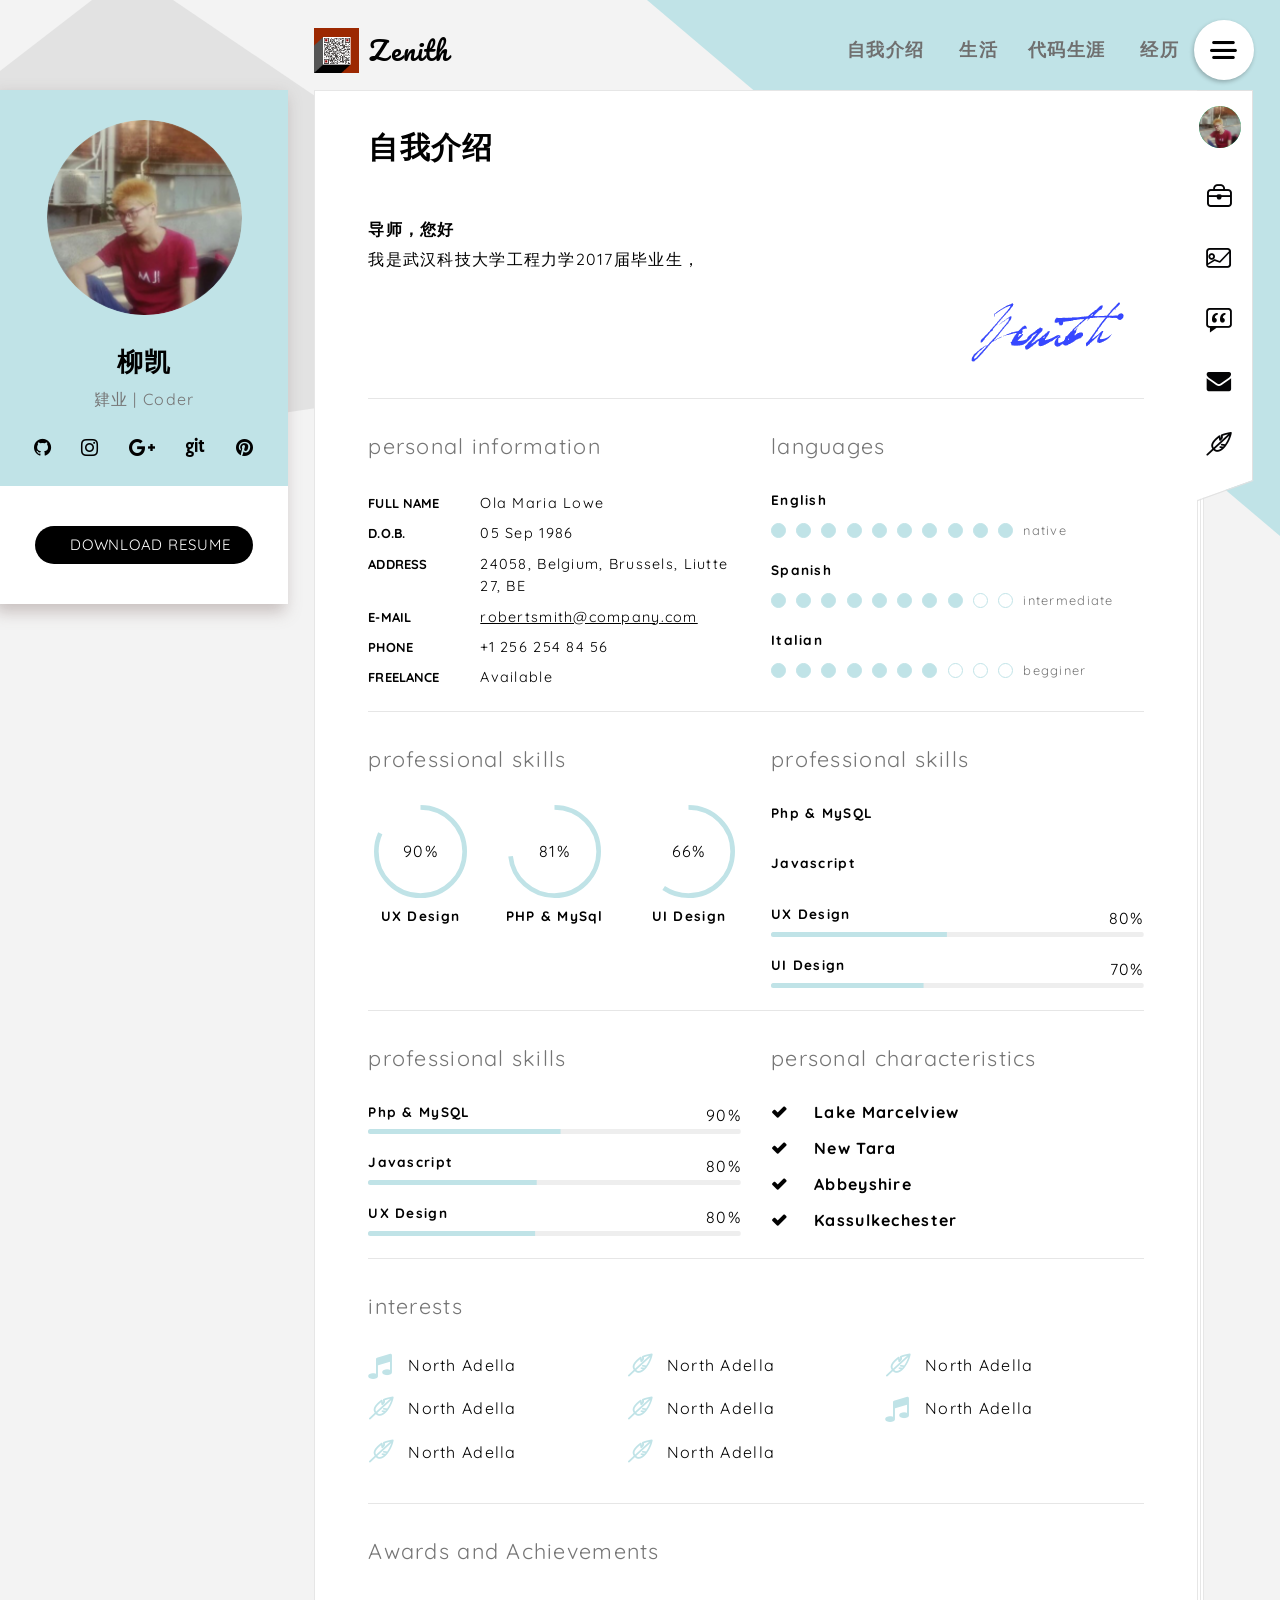
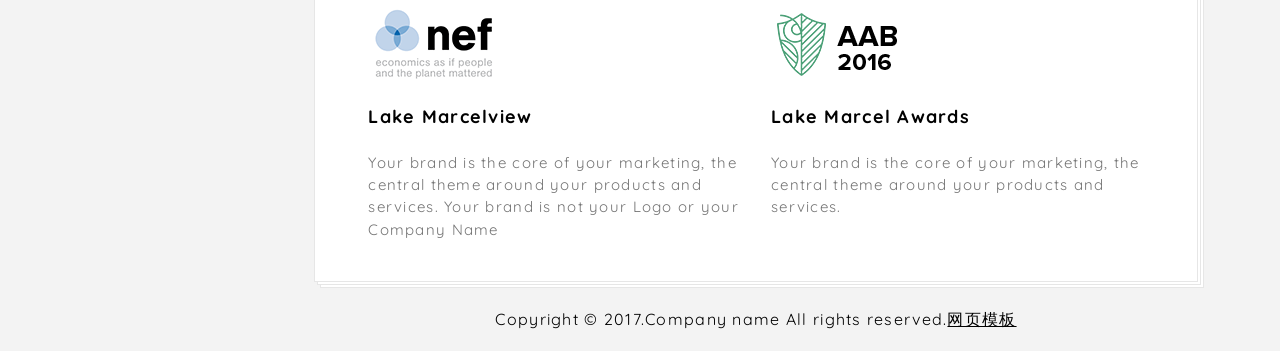
==== commit 862a93b3: "2018/2/20" ====
--- a/templates/index.html
+++ b/templates/index.html
@@ -91,9 +91,9 @@
 				<p class="text-muted">肄业 | Coder</p>
 				<ul class="ace-social clear-list">
 					<li><a href="https://github.com/zerkvii"><span class="ace-icon ace-icon-github"></span></a></li>
-					<li><a><span class="ace-icon ace-icon-twitter"></span></a></li>
+					<li><a><span class="ace-icon ace-icon-instagram"></span></a></li>
 					<li><a><span class="ace-icon ace-icon-google-plus"></span></a></li>
-					<li><a><span class="ace-icon ace-icon-instagram"></span></a></li>
+					<li><a><span class="ace-icon ace-icon-git"></span></a></li>
 					<li><a><span class="ace-icon ace-icon-pinterest"></span></a></li>
 				</ul>
 			</div>
